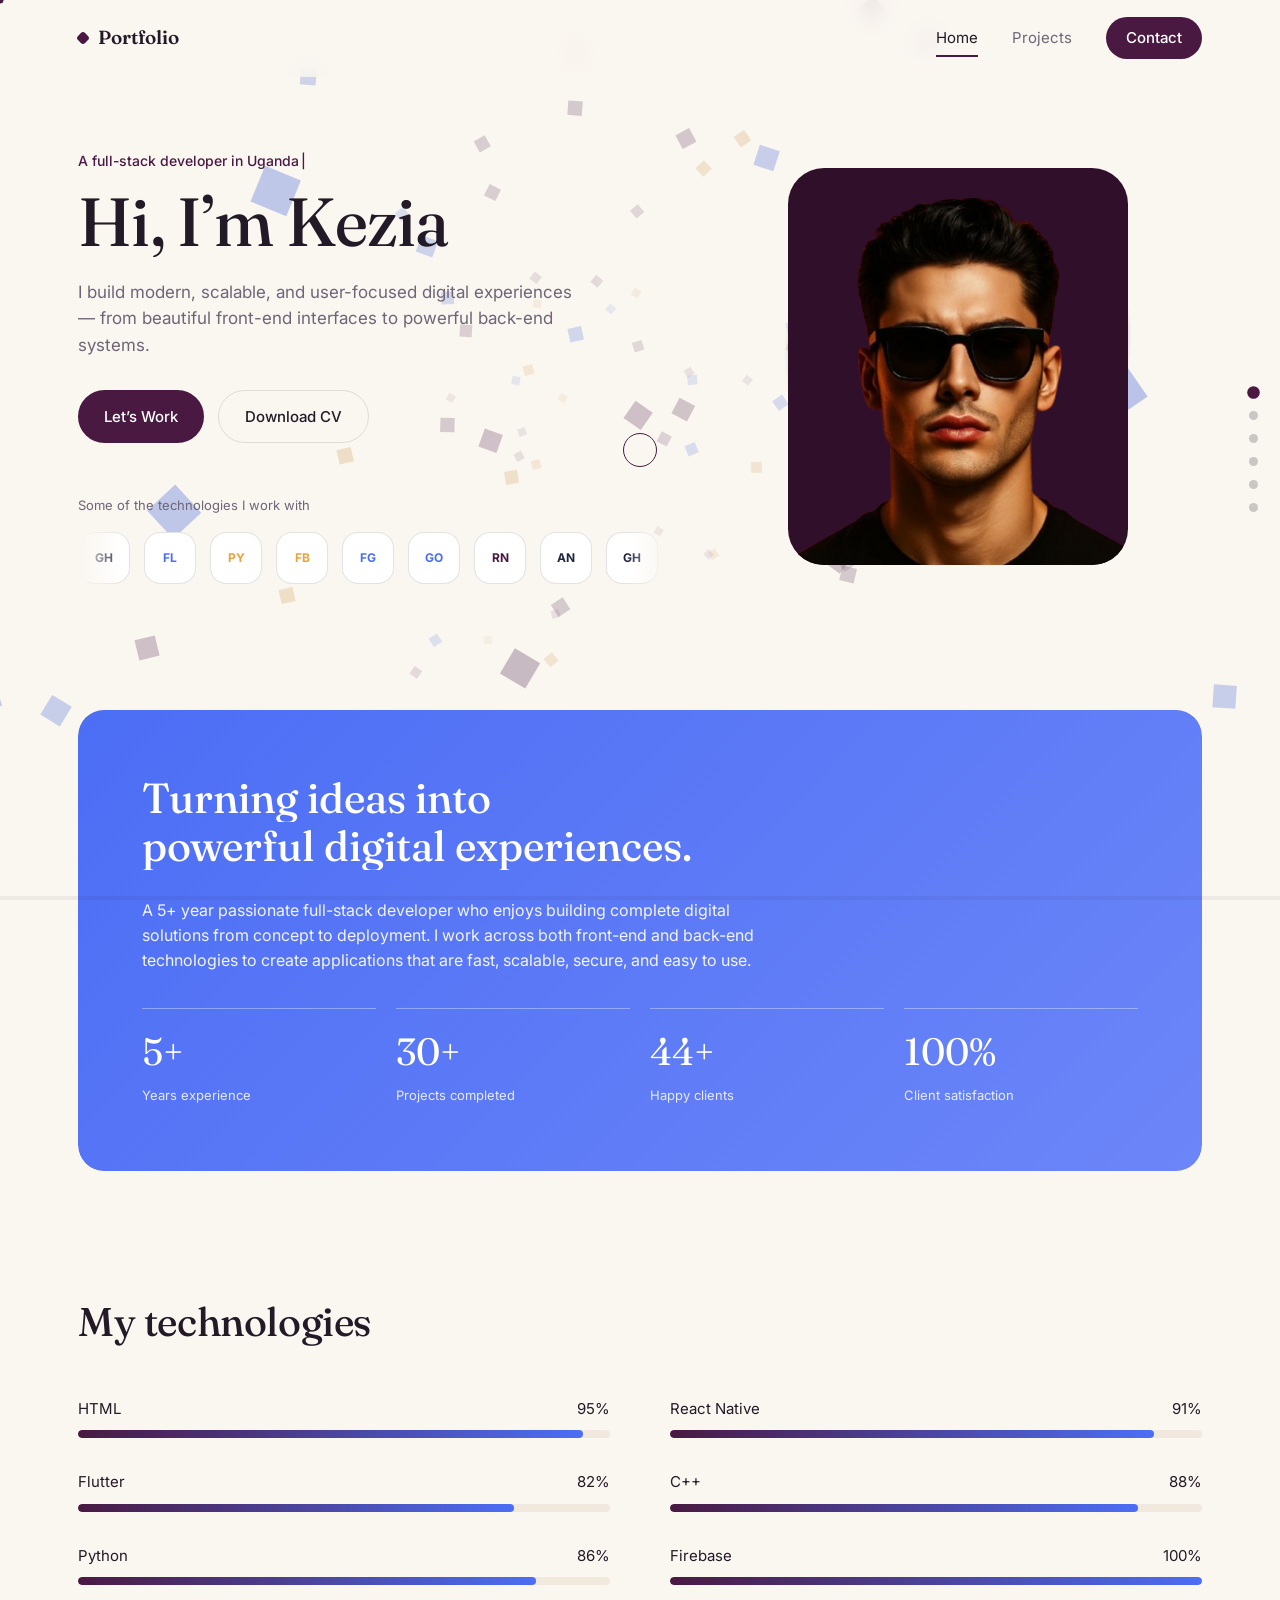
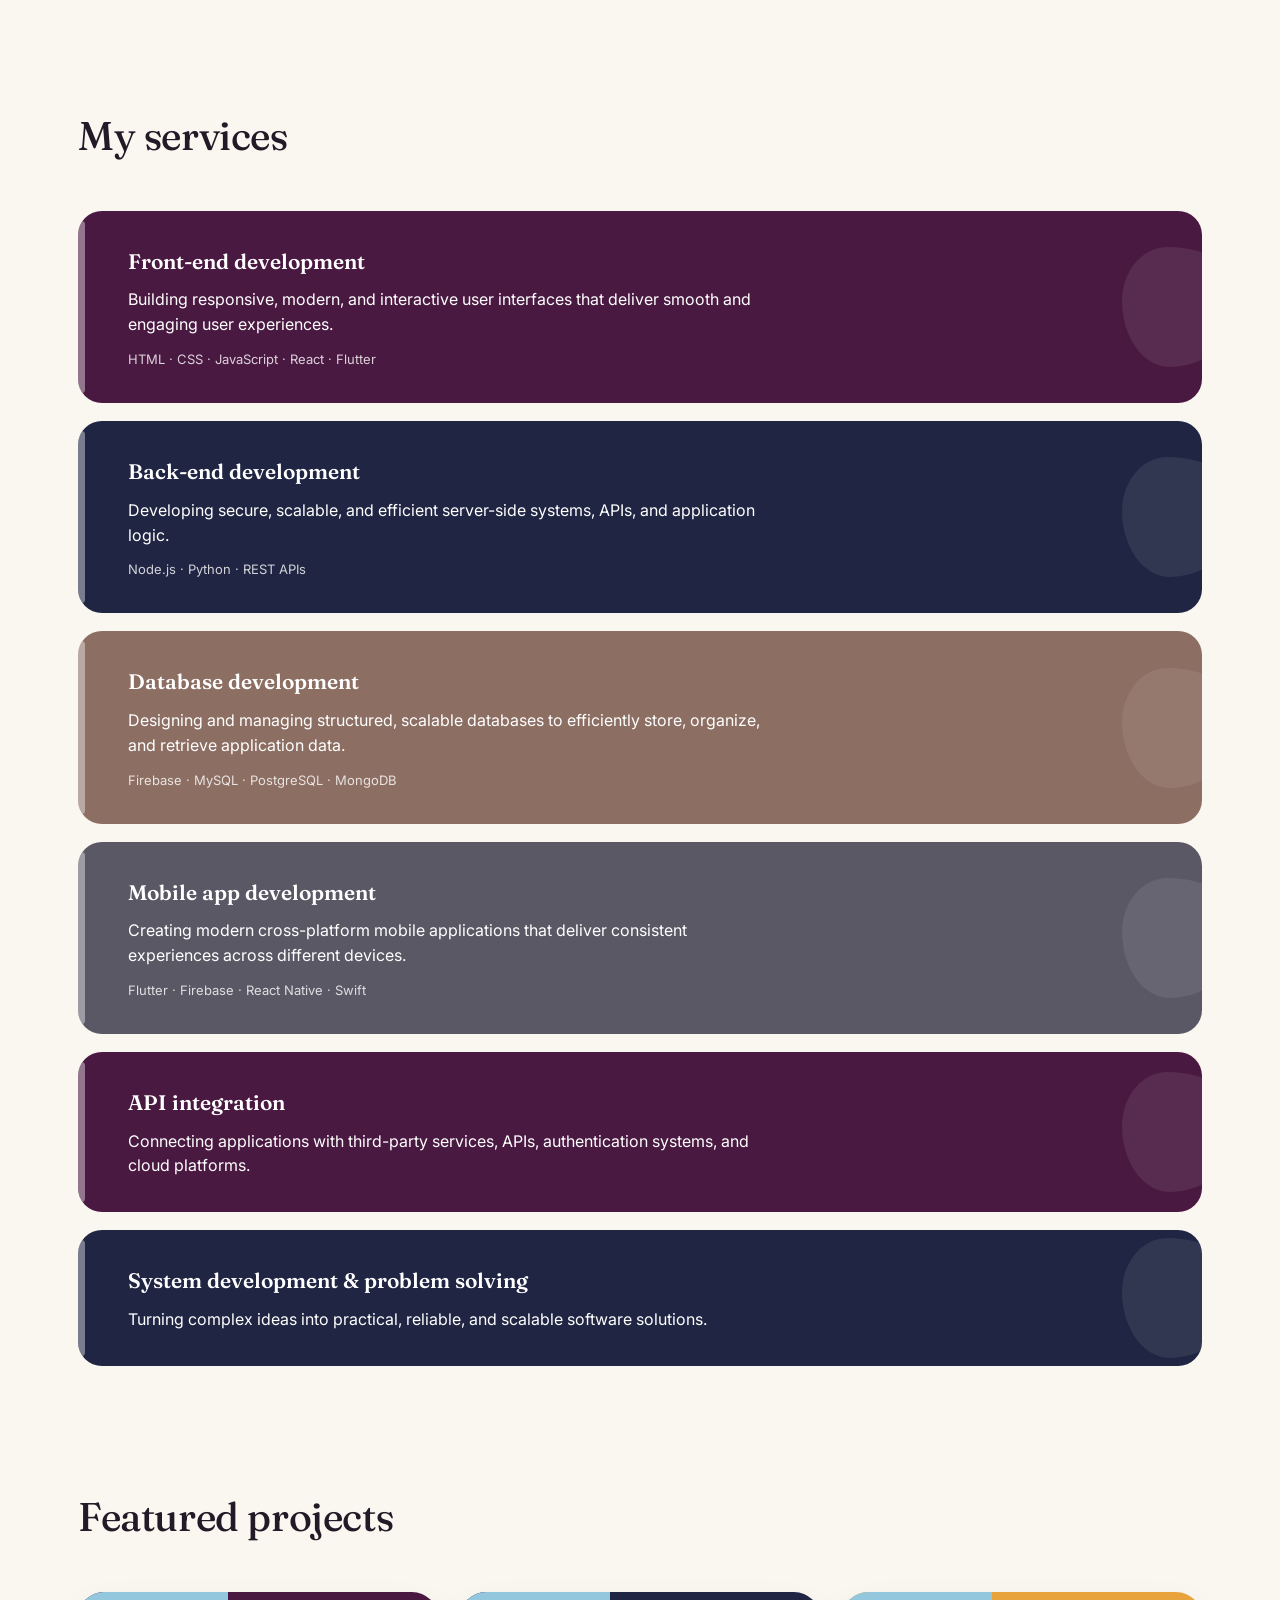
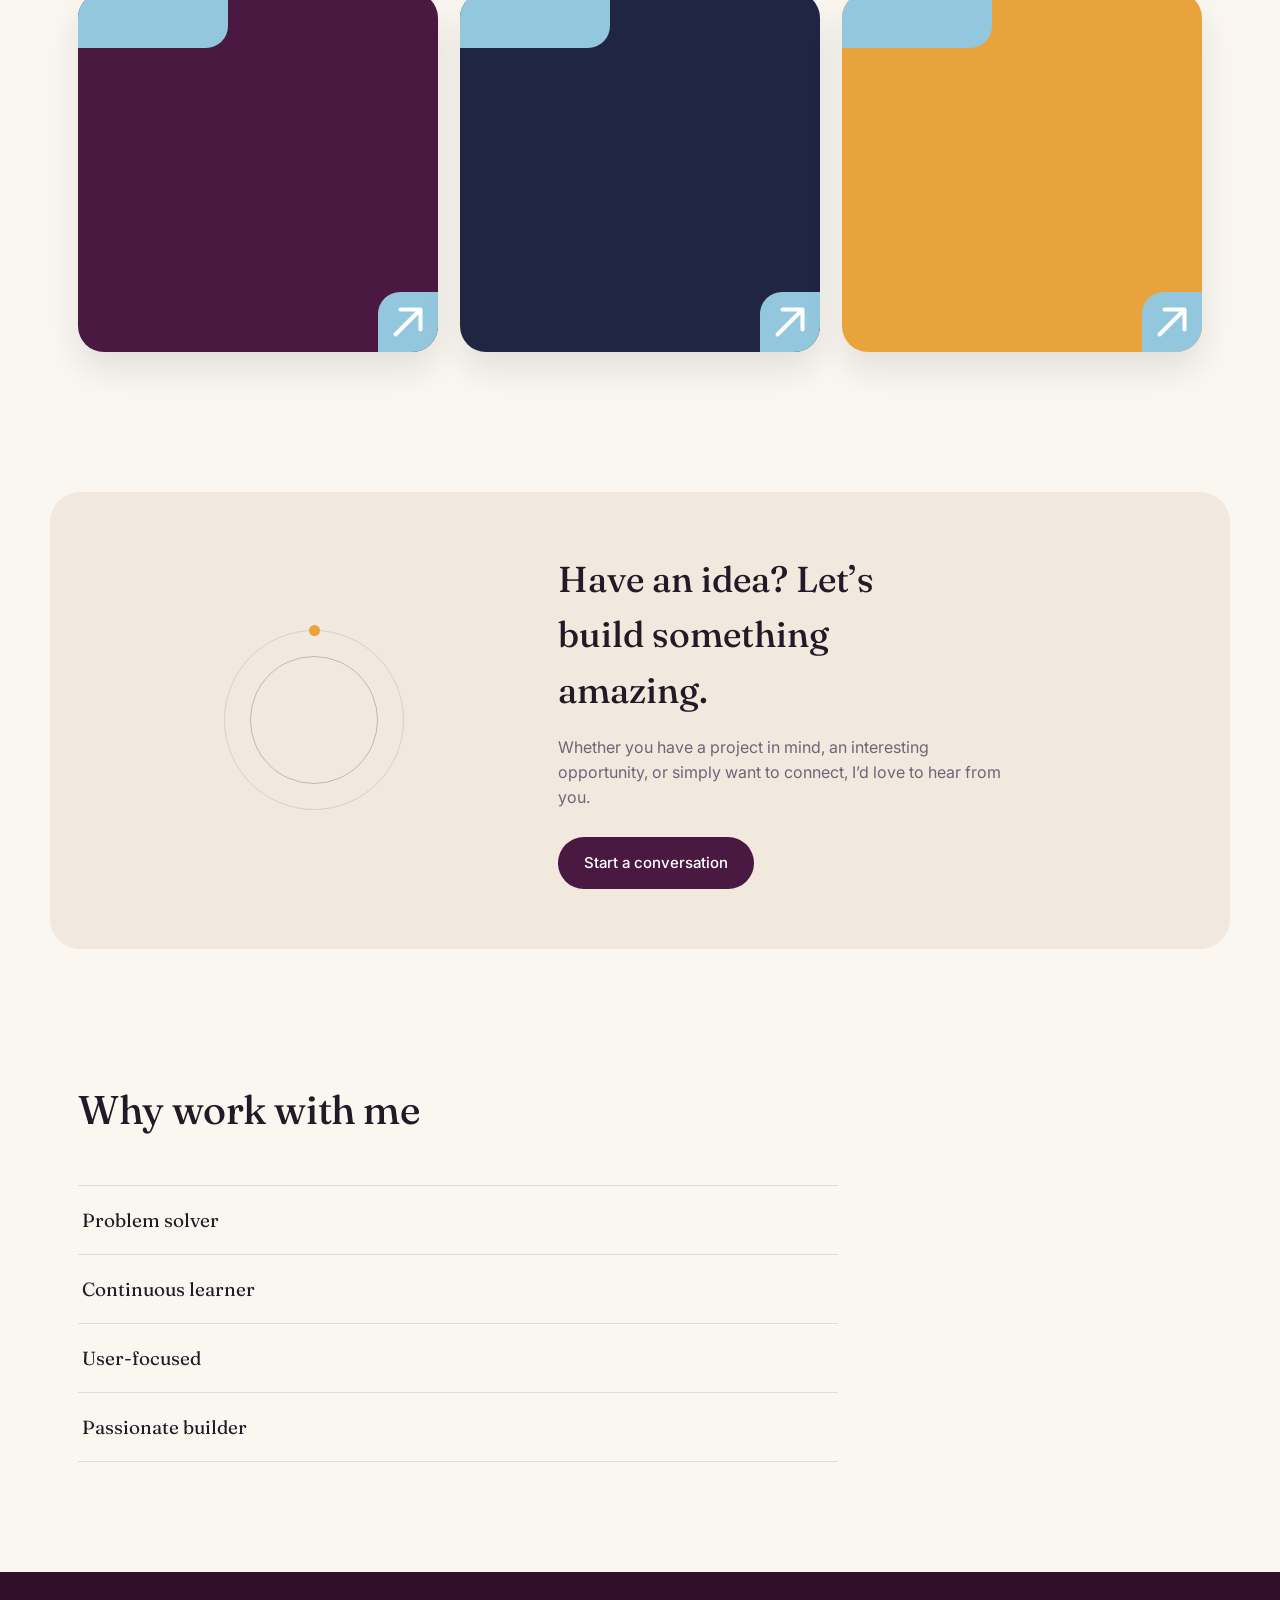
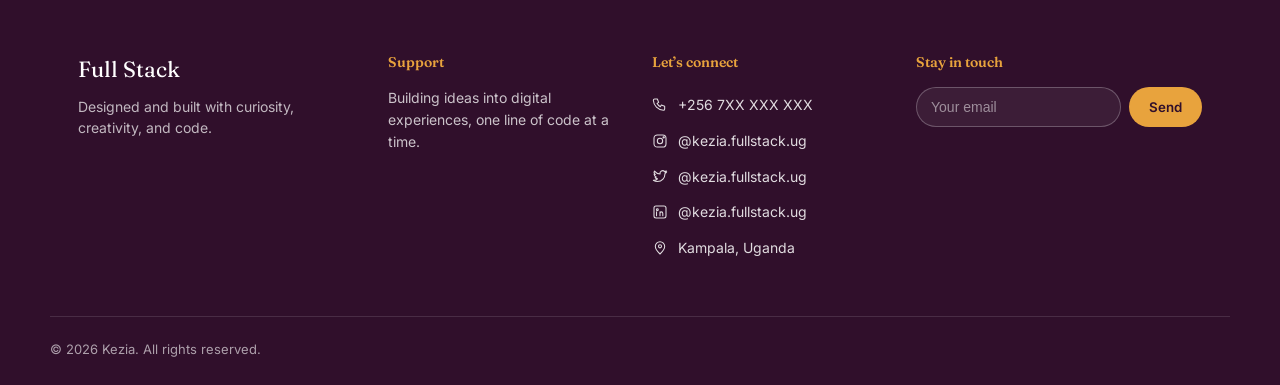
==== index.html @ 7c1a4a8b "BULK_)001--14092026--2251hrs" ====
<!DOCTYPE html>
<html lang="en">
<head>
<meta charset="UTF-8">
<meta name="viewport" content="width=device-width, initial-scale=1.0">
<title>Kezia — Full-Stack Developer in Uganda</title>
<meta name="description" content="Kezia is a full-stack developer in Kampala, Uganda building fast, scalable front-end and back-end experiences.">
<link rel="preconnect" href="https://fonts.googleapis.com">
<link rel="preconnect" href="https://fonts.gstatic.com" crossorigin>
<link href="https://fonts.googleapis.com/css2?family=Fraunces:opsz,wght@9..144,340;9..144,470;9..144,600&family=Inter:wght@400;500;600;700&display=swap" rel="stylesheet">
<link rel="stylesheet" href="css/styles.css">
</head>
<body>

<!-- Page-wide background layer — sits at z-index:-1, behind every
     section, card, and piece of text. Nothing else needs to change
     to "appear above" it; opaque backgrounds do that automatically. -->
<canvas id="pageParticles" aria-hidden="true"></canvas>

<!-- ================= PRELOADER ================= -->
<div class="preloader" id="preloader" aria-hidden="true">
  <div class="preloader-mark">
    <span class="letter">P</span><span class="letter">o</span><span class="letter">r</span><span class="letter">t</span><span class="letter">f</span><span class="letter">o</span><span class="letter">l</span><span class="letter">i</span><span class="letter">o</span>
  </div>
  <div class="preloader-bar"><span></span></div>
</div>

<!-- ================= CUSTOM CURSOR ================= -->
<div class="cursor-dot" id="cursorDot"></div>
<div class="cursor-ring" id="cursorRing"></div>

<!-- ================= SCROLL PROGRESS (bottom) ================= -->
<div class="scroll-progress" aria-hidden="true"><span id="scrollProgressFill"></span></div>

<!-- ================= SECTION DOT NAV ================= -->
<nav class="section-nav" id="sectionNav" aria-label="Section navigator">
  <button data-target="home" aria-label="Home"><span class="dot-tip">Home</span></button>
  <button data-target="about" aria-label="About"><span class="dot-tip">About</span></button>
  <button data-target="tech" aria-label="Technologies"><span class="dot-tip">Technologies</span></button>
  <button data-target="services" aria-label="Services"><span class="dot-tip">Services</span></button>
  <button data-target="projects" aria-label="Projects"><span class="dot-tip">Projects</span></button>
  <button data-target="contact" aria-label="Contact"><span class="dot-tip">Contact</span></button>
</nav>

<!-- ================= HEADER ================= -->
<header class="site-header" id="siteHeader">
  <div class="wrap header-inner">
    <a href="#home" class="brand" id="brandMark">
      <span class="brand-mark"></span>
      <span class="brand-word" data-split-word="Portfolio">Portfolio</span>
    </a>
    <nav class="main-nav" id="mainNav">
      <a href="#home" class="nav-link is-active" data-nav="home">Home</a>
      <a href="#projects" class="nav-link" data-nav="projects">Projects</a>
      <a href="#contact" class="nav-link nav-cta" data-nav="contact">Contact</a>
    </nav>
    <div class="mobile-nav-group">
      <span class="nav-current-label" id="navCurrentLabel">Home</span>
      <button class="nav-toggle" id="navToggle" aria-label="Toggle menu" aria-expanded="false">
        <span></span><span></span><span></span>
      </button>
    </div>
  </div>
</header>

<main>

  <!-- ================= HERO ================= -->
  <section class="hero" id="home" data-label="Home">
    <div class="wrap hero-inner">
      <div class="hero-copy">
        <p class="hero-role" id="heroTyping" aria-live="polite"></p>
        <h1 class="hero-title reveal-lines">
          <span class="line"><span class="line-inner">Hi, I&rsquo;m Kezia</span></span>
        </h1>
        <p class="hero-desc reveal-up" data-delay="1">
          I build modern, scalable, and user-focused digital experiences —
          from beautiful front-end interfaces to powerful back-end systems.
        </p>
        <div class="hero-actions reveal-up" data-delay="2">
          <a href="#contact" class="btn btn-primary" data-cursor="hover">Let&rsquo;s Work <span class="btn-shape"></span></a>
          <a href="#" class="btn btn-ghost" data-cursor="hover">Download CV</a>
        </div>
        <div class="hero-tech-note reveal-up" data-delay="3">
          <span>Some of the technologies I work with</span>
        </div>
        <div class="tech-marquee" id="techMarquee" aria-label="Technology logos">
          <div class="tech-track" id="techTrack"></div>
        </div>
        <div id="techDetailSlot"></div>
      </div>

      <div class="hero-figure">
        <div class="hero-blob" id="heroBlob" aria-hidden="true"></div>
        <div class="hero-shape-3d" id="heroShape3d" aria-hidden="true">
         
        </div>
        <div class="hero-photo-mask" id="heroPhotoMask">
          <img src="content/images/profile1.png" alt="" id="heroPhoto">
        </div>
      </div>
    </div>
  </section>

  <!-- ================= ABOUT ================= -->
  <section class="about" id="about">
    <div class="wrap about-inner">
      <div class="about-card reveal-morph">
        <h2 class="about-heading reveal-lines">
          <span class="line"><span class="line-inner">Turning ideas into</span></span>
          <span class="line"><span class="line-inner">powerful digital experiences.</span></span>
        </h2>
        <p class="about-text">
          A 5+ year passionate full-stack developer who enjoys building complete digital
          solutions from concept to deployment. I work across both front-end and back-end
          technologies to create applications that are fast, scalable, secure, and easy to use.
        </p>
        <div class="stat-grid" id="statGrid"></div>
      </div>
    </div>
  </section>

  <!-- ================= TECHNOLOGIES ================= -->
  <section class="skills" id="tech">
    <div class="wrap">
      <h2 class="section-heading reveal-lines"><span class="line"><span class="line-inner">My technologies</span></span></h2>
      <div class="skill-grid" id="skillGrid"></div>
    </div>
  </section>

  <!-- ================= SERVICES ================= -->
  <section class="services" id="services">
    <div class="wrap">
      <h2 class="section-heading reveal-lines"><span class="line"><span class="line-inner">My services</span></span></h2>
      <div class="service-list" id="serviceList"></div>
    </div>
  </section>

  <!-- ================= PROJECTS ================= -->
  <section class="projects" id="projects" data-label="Projects">
    <div class="wrap">
      <h2 class="section-heading reveal-lines"><span class="line"><span class="line-inner">Featured projects</span></span></h2>
      <div class="project-grid" id="projectGrid"></div>
    </div>
  </section>

  <!-- ================= CTA ================= -->
  <section class="cta-band" id="ideaCta">
    <div class="wrap cta-inner">
      <div class="cta-visual" aria-hidden="true">
        <div class="cta-orbit">
          <span class="orbit-ring r1"></span>
          <span class="orbit-ring r2"></span>
          <span class="orbit-dot"></span>
        </div>
      </div>
      <div class="cta-copy reveal-up">
        <h2>Have an idea? Let&rsquo;s build something amazing.</h2>
        <p>Whether you have a project in mind, an interesting opportunity, or simply want
        to connect, I&rsquo;d love to hear from you.</p>
        <a href="#contact" class="btn btn-primary" data-cursor="hover">Start a conversation</a>
      </div>
    </div>
  </section>

  <!-- ================= WHY WORK WITH ME ================= -->
  <section class="why" id="why">
    <div class="wrap">
      <h2 class="section-heading reveal-lines"><span class="line"><span class="line-inner">Why work with me</span></span></h2>
      <div class="accordion" id="accordion"></div>
    </div>
  </section>

</main>

<!-- ================= FOOTER ================= -->
<footer class="site-footer" id="contact" data-label="Contact">
  <div class="wrap footer-inner">
    <div class="footer-brand">
      <span class="footer-mark">Full Stack</span>
      <p>Designed and built with curiosity, creativity, and code.</p>
    </div>
    <div class="footer-col">
      <h3>Support</h3>
      <p>Building ideas into digital experiences, one line of code at a time.</p>
    </div>
    <div class="footer-col" id="footerConnect">
      <h3>Let&rsquo;s connect</h3>
    </div>
    <div class="footer-col footer-form">
      <h3>Stay in touch</h3>
      <form id="subscribeForm" novalidate>
        <input type="email" placeholder="Your email" required aria-label="Your email">
        <button type="submit" data-cursor="hover">Send</button>
      </form>
      <p class="form-feedback" id="formFeedback" role="status" aria-live="polite"></p>
    </div>
  </div>
  <div class="wrap footer-bottom">
    <p>&copy; 2026 Kezia. All rights reserved.</p>
  </div>
</footer>

<script type="module" src="js/main.js"></script>
</body>
</html>
---- css/styles.css ----
/* ============================================================
   DESIGN TOKENS
============================================================ */
:root{
  --bg:            #FAF6F0;
  --bg-soft:       #F1E9DE;
  --plum:          #4A1942;
  --plum-dark:     #300F2B;
  --navy:          #1F2542;
  --blue:          #4C6EF5;
  --amber:         #E8A33D;
  --amber-soft:    #F4CE8C;
  --ink:           #221A26;
  --ink-muted:     #6E6577;
  --line:          rgba(34,26,38,0.12);
  --paper:         #FFFFFF;

  --radius-sm: 10px;
  --radius-md: 22px;
  --radius-lg: 40px;

  --font-display: 'Fraunces', serif;
  --font-body: 'Inter', -apple-system, BlinkMacSystemFont, sans-serif;

  --ease: cubic-bezier(.16,.84,.44,1);
  --ease-soft: cubic-bezier(.22,.9,.36,1);

  --wrap: 1180px;
}

@media (prefers-reduced-motion: reduce){
  *,*::before,*::after{ animation-duration:.001ms !important; animation-iteration-count:1 !important; transition-duration:.001ms !important; scroll-behavior:auto !important; }
}

*{ box-sizing:border-box; }
html{ scroll-behavior:smooth; }
body{
  margin:0;
  background:var(--bg);
  color:var(--ink);
  font-family:var(--font-body);
  line-height:1.55;
  -webkit-font-smoothing:antialiased;
  overflow-x:hidden;
}
img{ max-width:100%; display:block; }
a{ color:inherit; text-decoration:none; }
button{ font-family:inherit; cursor:pointer; }
h1,h2,h3{ font-family:var(--font-display); margin:0; color:var(--ink); }
p{ margin:0; }
.wrap{ max-width:var(--wrap); margin:0 auto; padding:0 28px; }

/* Hide native cursor only on fine-pointer devices where our custom cursor runs */
.has-custom-cursor, .has-custom-cursor a, .has-custom-cursor button{ cursor:none; }

#pageParticles{
  position:fixed; inset:0; z-index:-1; width:100vw; height:100vh; pointer-events:none;
}

/* ============================================================
   CUSTOM CURSOR
============================================================ */
.cursor-dot, .cursor-ring{
  position:fixed; top:0; left:0; pointer-events:none; z-index:9998;
  border-radius:50%; transform:translate(-50%,-50%);
  opacity:0; transition:opacity .2s var(--ease);
}
.cursor-dot{ width:7px; height:7px; background:var(--plum); }
.cursor-ring{ width:34px; height:34px; border:1.5px solid var(--plum); transition:opacity .2s var(--ease), width .25s var(--ease), height .25s var(--ease), background .25s var(--ease); }
.has-custom-cursor .cursor-dot,.has-custom-cursor .cursor-ring{ opacity:1; }
.cursor-ring.is-hover{ width:56px; height:56px; background:rgba(74,25,66,0.08); }

/* ============================================================
   PRELOADER
============================================================ */
.preloader{
  position:fixed; inset:0; z-index:9999; background:var(--plum);
  display:flex; flex-direction:column; align-items:center; justify-content:center; gap:22px;
  transition:transform .8s var(--ease), opacity .6s ease .1s;
}
.preloader.is-done{ transform:translateY(-100%); opacity:0; pointer-events:none; }
.preloader-mark{ display:flex; font-family:var(--font-display); font-size:clamp(28px,5vw,44px); color:var(--bg); letter-spacing:.02em; }
.preloader-mark .letter{ display:inline-block; opacity:0; transform:translateY(18px); animation:letterIn .55s var(--ease) forwards; }
@keyframes letterIn{ to{ opacity:1; transform:translateY(0); } }
.preloader-bar{ width:160px; height:2px; background:rgba(255,255,255,.25); overflow:hidden; border-radius:2px; }
.preloader-bar span{ display:block; height:100%; width:0%; background:var(--amber); animation:barFill 1.4s var(--ease) .3s forwards; }
@keyframes barFill{ to{ width:100%; } }

/* ============================================================
   SCROLL PROGRESS (fixed bottom strip)
============================================================ */
.scroll-progress{
  position:fixed; left:0; right:0; bottom:0; height:4px; z-index:900;
  background:rgba(34,26,38,0.06);
}
.scroll-progress span{
  display:block; height:100%; width:0%;
  background:linear-gradient(90deg, var(--plum), var(--blue), var(--amber));
  transition:width .08s linear;
}

/* ============================================================
   SECTION DOT NAVIGATOR
============================================================ */
.section-nav{
  position:fixed; right:22px; top:50%; transform:translateY(-50%); z-index:850;
  display:flex; flex-direction:column; gap:14px;
}
.section-nav button{
  position:relative; width:9px; height:9px; border-radius:50%;
  background:rgba(34,26,38,0.22); border:none; padding:0;
  transition:background .25s var(--ease), transform .25s var(--ease);
}
.section-nav button.is-active{ background:var(--plum); transform:scale(1.4); }
.dot-tip{
  position:absolute; right:20px; top:50%; transform:translateY(-50%) translateX(6px);
  background:var(--ink); color:#fff; font-size:12px; padding:5px 10px; border-radius:8px;
  white-space:nowrap; opacity:0; pointer-events:none; transition:opacity .2s var(--ease), transform .2s var(--ease);
}
.section-nav button:hover .dot-tip{ opacity:1; transform:translateY(-50%) translateX(0); }
@media (max-width:900px){ .section-nav{ display:none; } }

/* ============================================================
   HEADER
============================================================ */
.site-header{
  position:fixed; top:0; left:0; right:0; z-index:800;
  background:rgba(250,246,240,0.75); backdrop-filter:blur(10px);
  border-bottom:1px solid transparent; transition:border-color .3s ease, background .3s ease;
}
.site-header.is-scrolled{ border-color:var(--line); background:rgba(250,246,240,0.92); }
.header-inner{ display:flex; align-items:center; justify-content:space-between; height:76px; }
.brand{ display:flex; align-items:center; gap:10px; font-weight:600; font-size:17px; }
.brand-mark{ width:10px; height:10px; border-radius:3px; background:var(--plum); transform:rotate(45deg); }
.brand-word{ font-family:var(--font-display); font-size:19px; }
.main-nav{ display:flex; align-items:center; gap:34px; }
.nav-link{ position:relative; font-size:15px; color:var(--ink-muted); padding:4px 0; transition:color .2s ease; }
.nav-link::after{ content:""; position:absolute; left:0; right:0; bottom:-3px; height:1.5px; background:var(--plum); transform:scaleX(0); transform-origin:left; transition:transform .3s var(--ease); }
.nav-link:hover, .nav-link.is-active{ color:var(--ink); }
.nav-link.is-active::after{ transform:scaleX(1); }
.nav-cta{
  background:var(--plum); color:#fff !important; padding:9px 20px; border-radius:100px; font-weight:500;
}
.nav-cta::after{ display:none; }
.mobile-nav-group{ display:none; align-items:center; gap:14px; }
.nav-current-label{ font-size:13px; font-weight:600; color:var(--ink-muted); text-transform:uppercase; letter-spacing:.04em; }
.nav-toggle{ display:none; flex-direction:column; gap:5px; background:none; border:none; padding:8px; }
.nav-toggle span{ width:22px; height:2px; background:var(--ink); transition:transform .3s var(--ease), opacity .3s ease; }

@media (max-width:760px){
  .mobile-nav-group{ display:flex; }
  .nav-toggle{ display:flex; }
  .main-nav{
    position:fixed; top:76px; left:0; right:0; background:var(--bg);
    flex-direction:column; align-items:flex-start; gap:0; padding:10px 28px 24px;
    border-bottom:1px solid var(--line);
    transform:translateY(-8px); opacity:0; pointer-events:none;
    transition:transform .3s var(--ease), opacity .3s ease;
  }
  .main-nav.is-open{ transform:translateY(0); opacity:1; pointer-events:auto; }
  .nav-link{ width:100%; padding:12px 0; }
  .nav-cta{ margin-top:8px; text-align:center; }
}

/* ============================================================
   REVEAL ANIMATION PRIMITIVES
============================================================ */
.line{ display:block; overflow:hidden; }
.line-inner{ display:inline-block; transform:translateY(110%); transition:transform .9s var(--ease); }
.reveal-lines.in-view .line-inner{ transform:translateY(0); }
.reveal-lines .line:nth-child(2) .line-inner{ transition-delay:.08s; }

.reveal-up{ opacity:0; transform:translateY(26px); transition:opacity .7s var(--ease-soft), transform .7s var(--ease-soft); }
.reveal-up.in-view{ opacity:1; transform:translateY(0); }
.reveal-up[data-delay="1"]{ transition-delay:.08s; }
.reveal-up[data-delay="2"]{ transition-delay:.16s; }
.reveal-up[data-delay="3"]{ transition-delay:.24s; }

.reveal-morph{
  opacity:0; clip-path:inset(6% 6% 6% 6% round 26px); transform:scale(.96);
  transition:opacity .8s var(--ease-soft), clip-path .8s var(--ease-soft), transform .8s var(--ease-soft);
}
.reveal-morph.in-view{ opacity:1; clip-path:inset(0% 0% 0% 0% round 26px); transform:scale(1); }

/* stagger children of a group */
.service-list .service-card:nth-child(1){ transition-delay:0s; }
.service-list .service-card:nth-child(2){ transition-delay:.06s; }
.service-list .service-card:nth-child(3){ transition-delay:.12s; }
.service-list .service-card:nth-child(4){ transition-delay:.18s; }
.service-list .service-card:nth-child(5){ transition-delay:.24s; }
.service-list .service-card:nth-child(6){ transition-delay:.3s; }
.project-grid .project-card:nth-child(1){ transition-delay:0s; }
.project-grid .project-card:nth-child(2){ transition-delay:.08s; }
.project-grid .project-card:nth-child(3){ transition-delay:.16s; }

/* ============================================================
   BUTTONS
============================================================ */
.btn{
  position:relative; display:inline-flex; align-items:center; justify-content:center;
  padding:14px 26px; font-size:15px; font-weight:500; border-radius:100px;
  overflow:hidden; isolation:isolate; transition:border-radius .45s var(--ease-soft), transform .25s var(--ease), color .3s ease;
}
.btn-primary{ background:var(--plum); color:#fff; }
.btn-primary .btn-shape{
  position:absolute; inset:0; z-index:-1; background:var(--blue);
  transform:translateX(-102%); transition:transform .45s var(--ease-soft);
}
.btn-primary:hover{ border-radius:14px; transform:translateY(-2px); }
.btn-primary:hover .btn-shape{ transform:translateX(0); }
.btn-ghost{ border:1.5px solid var(--line); color:var(--ink); }
.btn-ghost:hover{ border-radius:14px; border-color:var(--ink); transform:translateY(-2px); }

/* ============================================================
   HERO
============================================================ */
.hero{ position:relative; padding:150px 0 90px; overflow:hidden; max-width:100vw; }
.hero-inner{ display:grid; grid-template-columns:minmax(0,1.1fr) minmax(0,.9fr); gap:40px; align-items:center; }
.hero-role{
  font-size:14px; color:var(--plum); font-weight:500; min-height:20px; margin-bottom:14px;
}
.hero-role::after{ content:"|"; margin-left:2px; animation:blink 1s steps(1) infinite; color:var(--plum); }
@keyframes blink{ 50%{ opacity:0; } }
.hero-title{ font-size:clamp(40px,6vw,68px); font-weight:470; line-height:1.05; letter-spacing:-.01em; }
.hero-desc{ margin-top:22px; max-width:46ch; color:var(--ink-muted); font-size:17px; }
.hero-actions{ margin-top:32px; display:flex; gap:14px; flex-wrap:wrap; }
.hero-tech-note{ margin-top:52px; font-size:13px; color:var(--ink-muted); }

.tech-marquee{ margin-top:16px; overflow:hidden; -webkit-mask-image:linear-gradient(90deg,transparent,#000 8%,#000 92%,transparent); mask-image:linear-gradient(90deg,transparent,#000 8%,#000 92%,transparent); }
.tech-track{ display:flex; gap:14px; width:max-content; animation:marquee 22s linear infinite; }
.tech-track:hover{ animation-play-state:paused; }
@keyframes marquee{ from{ transform:translateX(0); } to{ transform:translateX(-50%); } }
.tech-badge{
  position:relative; display:flex; align-items:center; justify-content:center;
  width:52px; height:52px; border-radius:16px; background:var(--paper); padding:0; margin:0;
  border:1px solid var(--line); flex:none; transition:transform .3s var(--ease), border-radius .3s var(--ease);
}
.tech-badge:hover{ transform:translateY(-4px) rotate(-4deg); border-radius:50%; }
.tech-abbr{ font-size:12px; font-weight:700; color:var(--badge-color); }
.tech-tip{
  position:absolute; bottom:120%; left:50%; transform:translateX(-50%) translateY(4px);
  background:var(--ink); color:#fff; font-size:11px; padding:4px 8px; border-radius:6px;
  white-space:nowrap; opacity:0; transition:opacity .2s ease, transform .2s ease; pointer-events:none;
}
.tech-badge:hover .tech-tip{ opacity:1; transform:translateX(-50%) translateY(0); }

.tech-detail{
  margin-top:16px; max-width:420px; padding:16px 20px; border-radius:16px;
  background:var(--paper); border:1px solid var(--line);
  animation:techDetailIn .35s var(--ease-soft);
}
@keyframes techDetailIn{ from{ opacity:0; transform:translateY(-6px); } to{ opacity:1; transform:translateY(0); } }
.tech-detail-head{ display:flex; justify-content:space-between; font-weight:600; margin-bottom:6px; }
.tech-detail-text{ font-size:13px; color:var(--ink-muted); margin-bottom:10px; }

.hero-figure{ position:relative; display:flex; align-items:center; justify-content:center; min-height:420px; min-width:0; width:100%; }
.hero-blob{
  position:absolute; top:50%; left:50%; transform:translate(-50%,-50%);
  width:clamp(200px,32vw,340px); height:clamp(200px,32vw,340px); border-radius:44% 56% 62% 38% / 45% 40% 60% 55%;
  background:linear-gradient(160deg, var(--amber-soft), var(--blue) 120%); opacity:.5; filter:blur(2px);
  animation:blobMorph 12s var(--ease-soft) infinite alternate;
}
@keyframes blobMorph{
  0%{ border-radius:44% 56% 62% 38% / 45% 40% 60% 55%; transform:translate(-50%,-50%) rotate(0deg) scale(1); }
  100%{ border-radius:60% 40% 38% 62% / 55% 62% 38% 45%; transform:translate(-50%,-50%) rotate(12deg) scale(1.05); }
}
.hero-shape-3d{ position:absolute; top:-10px; right:0; width:70px; height:70px; perspective:600px; opacity:.85; }
.cube{ position:relative; width:100%; height:100%; transform-style:preserve-3d; animation:cubeSpin 14s linear infinite; }
.cube .face{ position:absolute; width:70px; height:70px; border:1px solid var(--plum); background:rgba(74,25,66,0.06); }
.f1{ transform:translateZ(35px); } .f2{ transform:rotateY(180deg) translateZ(35px); }
.f3{ transform:rotateY(90deg) translateZ(35px); } .f4{ transform:rotateY(-90deg) translateZ(35px); }
.f5{ transform:rotateX(90deg) translateZ(35px); } .f6{ transform:rotateX(-90deg) translateZ(35px); }
@keyframes cubeSpin{ from{ transform:rotateX(0) rotateY(0); } to{ transform:rotateX(360deg) rotateY(360deg); } }
@media (max-width:1100px){ .hero-shape-3d{ display:none; } }

.hero-photo-mask{
  position:relative; width:min(340px,90%); max-width:100%; aspect-ratio:6/7; border-radius:36px;
  overflow:hidden; background:var(--plum-dark);
}
.hero-photo-mask img{ width:100%; height:100%; object-fit:cover; transform:scale(1.02); transition:transform .6s var(--ease-soft); will-change:transform; }

/* ============================================================
   ABOUT
============================================================ */
.about{ padding:36px 0 100px; }
.about-card{
  background:linear-gradient(135deg, var(--blue), #6C86F8);
  border-radius:26px; padding:clamp(32px,5vw,64px); color:#fff;
  display:grid; gap:28px;
}
.about-heading{ font-size:clamp(28px,4vw,42px); font-weight:470; line-height:1.15; color:#fff; }
.about-text{ max-width:62ch; opacity:.92; font-size:16px; }
.stat-grid{ display:grid; grid-template-columns:repeat(4,1fr); gap:20px; margin-top:8px; }
.stat{ border-top:1px solid rgba(255,255,255,.35); padding-top:14px; }
.stat-number{ display:block; font-family:var(--font-display); font-size:clamp(26px,3vw,38px); }
.stat-label{ font-size:13px; opacity:.85; }
@media (max-width:640px){ .stat-grid{ grid-template-columns:repeat(2,1fr); } }

/* ============================================================
   SECTION HEADING (generic)
============================================================ */
.section-heading{ font-size:clamp(28px,4vw,40px); font-weight:470; margin-bottom:44px; letter-spacing:-.01em; }

/* ============================================================
   SKILLS
============================================================ */
.skills{ padding:20px 0 100px; }
.skill-grid{ display:grid; grid-template-columns:1fr 1fr; gap:32px 60px; }
.skill-head{ display:flex; justify-content:space-between; font-size:15px; margin-bottom:10px; }
.skill-track{ height:8px; background:var(--bg-soft); border-radius:6px; overflow:hidden; }
.skill-fill{ height:100%; width:0%; border-radius:6px; background:linear-gradient(90deg,var(--plum),var(--blue)); transition:width 1.4s var(--ease-soft); }
@media (max-width:700px){ .skill-grid{ grid-template-columns:1fr; } }

/* ============================================================
   SERVICES
============================================================ */
.services{ padding:20px 0 100px; }
.service-list{ display:grid; gap:18px; }
.service-card{
  position:relative; padding:34px clamp(24px,4vw,44px) 34px clamp(30px,4.6vw,50px); border-radius:24px; overflow:hidden;
  transition:border-radius .5s var(--ease-soft), transform .35s var(--ease);
  color:#fff; /* Fix 3: explicit — headings/paragraphs no longer inherit the dark heading color */
}
.service-card:hover{ border-radius:8px; transform:translateX(6px); }
.service-card::before{
  /* Fix 3: simple "3D extension" — a beveled left edge, per reference art */
  content:""; position:absolute; left:0; top:10px; bottom:10px; width:7px; border-radius:6px;
  background:rgba(255,255,255,.4);
}
.service-card h3{ font-size:21px; font-weight:600; margin-bottom:10px; color:#fff; }
.service-card p{ max-width:64ch; color:#fff; }
.service-tech{ margin-top:12px; font-size:13px; opacity:.8; color:#fff; }
.service-shape{
  position:absolute; right:-40px; top:50%; transform:translateY(-50%) rotate(0deg);
  width:120px; height:120px; border-radius:38% 62% 60% 40% / 45% 40% 60% 55%;
  background:rgba(255,255,255,.08); transition:transform .6s var(--ease-soft), border-radius .6s var(--ease-soft);
}
.service-card:hover .service-shape{ transform:translateY(-50%) rotate(35deg) scale(1.15); border-radius:50%; }
.tone-plum{ background:var(--plum); color:#fff; }
.tone-navy{ background:var(--navy); color:#fff; }
.tone-clay{ background:#8C6E63; color:#fff; }
.tone-slate{ background:#5B5866; color:#fff; }

/* ============================================================
   PROJECTS
============================================================ */
.projects{ padding:20px 0 100px; }
.project-grid{ display:grid; grid-template-columns:repeat(3,1fr); gap:22px; }

/* Fix 4: rebuilt to match the original tab/notch card shape. The body
   stays empty (or shows `image` from site-data.js) as a reserved slot —
   default state is the plain color block from the reference art. */
:root{ --card-tab: #93C7DE; }
.project-card{
  position:relative; display:block; border-radius:26px;
  min-height:360px; overflow:hidden; transform-style:preserve-3d;
  transition:transform .12s linear, box-shadow .3s ease;
  box-shadow:0 18px 34px rgba(34,26,38,0.1);
}
.project-card.tone-plum{ background:var(--plum); }
.project-card.tone-navy{ background:var(--navy); }
.project-card.tone-amber{ background:var(--amber); }
.project-image{ position:absolute; inset:0; background-size:cover; background-position:center; }
.project-tab-top{
  position:absolute; top:0; left:0; width:44%; max-width:150px; height:56px;
  background:var(--card-tab); border-radius:0 0 22px 0;
}
.project-tab-bottom{
  position:absolute; bottom:0; right:0; width:60px; height:60px; background:var(--card-tab);
  border-radius:22px 0 0 0; display:flex; align-items:center; justify-content:center; color:#fff;
  transition:transform .35s var(--ease-soft);
}
.project-card:hover .project-tab-bottom{ transform:rotate(45deg); }
.project-caption{
  position:absolute; left:0; right:0; bottom:0; padding:18px 22px 76px;
  background:linear-gradient(0deg, rgba(0,0,0,.45), transparent);
  color:#fff; transform:translateY(100%); opacity:0;
  transition:transform .4s var(--ease-soft), opacity .4s var(--ease-soft);
}
.project-card:hover .project-caption{ transform:translateY(0); opacity:1; }
.project-caption h3{ font-size:18px; font-weight:600; color:#fff; margin-bottom:2px; }
.project-caption p{ font-size:13px; opacity:.85; }
@media (max-width:860px){ .project-grid{ grid-template-columns:1fr; } }

/* ============================================================
   CTA BAND
============================================================ */
.cta-band{ padding:40px 0 110px; }
.cta-inner{ display:grid; grid-template-columns:.8fr 1.2fr; gap:40px; align-items:center; background:var(--bg-soft); border-radius:30px; padding:clamp(28px,5vw,60px); }
.cta-visual{ display:flex; align-items:center; justify-content:center; min-height:220px; }
.cta-orbit{ position:relative; width:180px; height:180px; }
.orbit-ring{ position:absolute; inset:0; border:1px solid var(--line); border-radius:50%; }
.orbit-ring.r2{ inset:26px; border-color:rgba(74,25,66,.25); }
.orbit-dot{ position:absolute; top:-5px; left:50%; width:11px; height:11px; margin-left:-5.5px; border-radius:50%; background:var(--amber); animation:orbit 7s linear infinite; transform-origin:50% 95px; }
@keyframes orbit{ from{ transform:rotate(0deg) translateY(0); } to{ transform:rotate(360deg) translateY(0); } }
.cta-copy h2{ font-size:clamp(26px,3.6vw,36px); font-weight:470; margin-bottom:16px; max-width:16ch; }
.cta-copy p{ color:var(--ink-muted); max-width:46ch; margin-bottom:28px; }
@media (max-width:760px){ .cta-inner{ grid-template-columns:1fr; text-align:center; } .cta-copy p{ margin-left:auto; margin-right:auto; } }

/* ============================================================
   WHY / ACCORDION
============================================================ */
.why{ padding:20px 0 110px; }
.accordion{ border-top:1px solid var(--line); max-width:760px; }
.accordion-item{ border-bottom:1px solid var(--line); }
.accordion-trigger{
  width:100%; background:none; border:none; padding:22px 4px; display:flex; align-items:center; justify-content:space-between;
  font-family:var(--font-display); font-size:19px; text-align:left; color:var(--ink);
}
.accordion-icon{ transition:transform .35s var(--ease-soft); color:var(--ink-muted); }
.accordion-item.is-open .accordion-icon{ transform:rotate(180deg); }
.accordion-panel{ max-height:0; overflow:hidden; transition:max-height .45s var(--ease-soft); }
.accordion-panel p{ padding:0 4px 22px; max-width:60ch; color:var(--ink-muted); }

/* ============================================================
   FOOTER
============================================================ */
.site-footer{ background:var(--plum-dark); color:#fff; padding:80px 0 0; }
.footer-inner{ display:grid; grid-template-columns:1.2fr 1fr 1fr 1.2fr; gap:36px; padding-bottom:50px; border-bottom:1px solid rgba(255,255,255,.12); }
.footer-mark{ font-family:var(--font-display); font-size:22px; display:block; margin-bottom:10px; }
.footer-brand p{ opacity:.7; font-size:14px; max-width:26ch; }
.footer-col h3{ font-size:14px; color:var(--amber); margin-bottom:14px; font-weight:600; }
.footer-col p{ opacity:.75; font-size:14px; max-width:30ch; }
.social-link{ display:flex; align-items:center; gap:10px; padding:7px 0; opacity:.85; transition:opacity .2s ease, transform .2s ease; font-size:14px; }
.social-link:hover{ opacity:1; transform:translateX(4px); }
.social-link .icon{ width:16px; height:16px; flex:none; }
.footer-form form{ display:flex; gap:8px; margin-top:4px; }
.footer-form input{
  flex:1; min-width:0; padding:11px 14px; border-radius:100px; border:1px solid rgba(255,255,255,.25);
  background:rgba(255,255,255,.06); color:#fff; font-size:14px;
}
.footer-form input::placeholder{ color:rgba(255,255,255,.5); }
.footer-form button{
  padding:11px 20px; border-radius:100px; border:none; background:var(--amber); color:var(--plum-dark); font-weight:600;
  transition:transform .25s var(--ease), border-radius .35s var(--ease);
}
.footer-form button:hover{ transform:translateY(-2px); border-radius:12px; }
.form-feedback{ margin-top:10px; font-size:13px; color:var(--amber); min-height:16px; }
.footer-bottom{ padding:22px 0 26px; font-size:13px; opacity:.6; }
@media (max-width:900px){ .footer-inner{ grid-template-columns:1fr 1fr; } }
@media (max-width:560px){ .footer-inner{ grid-template-columns:1fr; } }

/* ============================================================
   RESPONSIVE — HERO / GLOBAL FINE-TUNING
============================================================ */
@media (max-width:1100px){
  .hero-inner{ grid-template-columns:1fr; }
  .hero-figure{ order:-1; min-height:320px; }
}
@media (max-width:560px){
  .hero{ padding:120px 0 60px; }
  .hero-actions{ flex-direction:column; align-items:stretch; }
  .about-card{ padding:26px; }
}
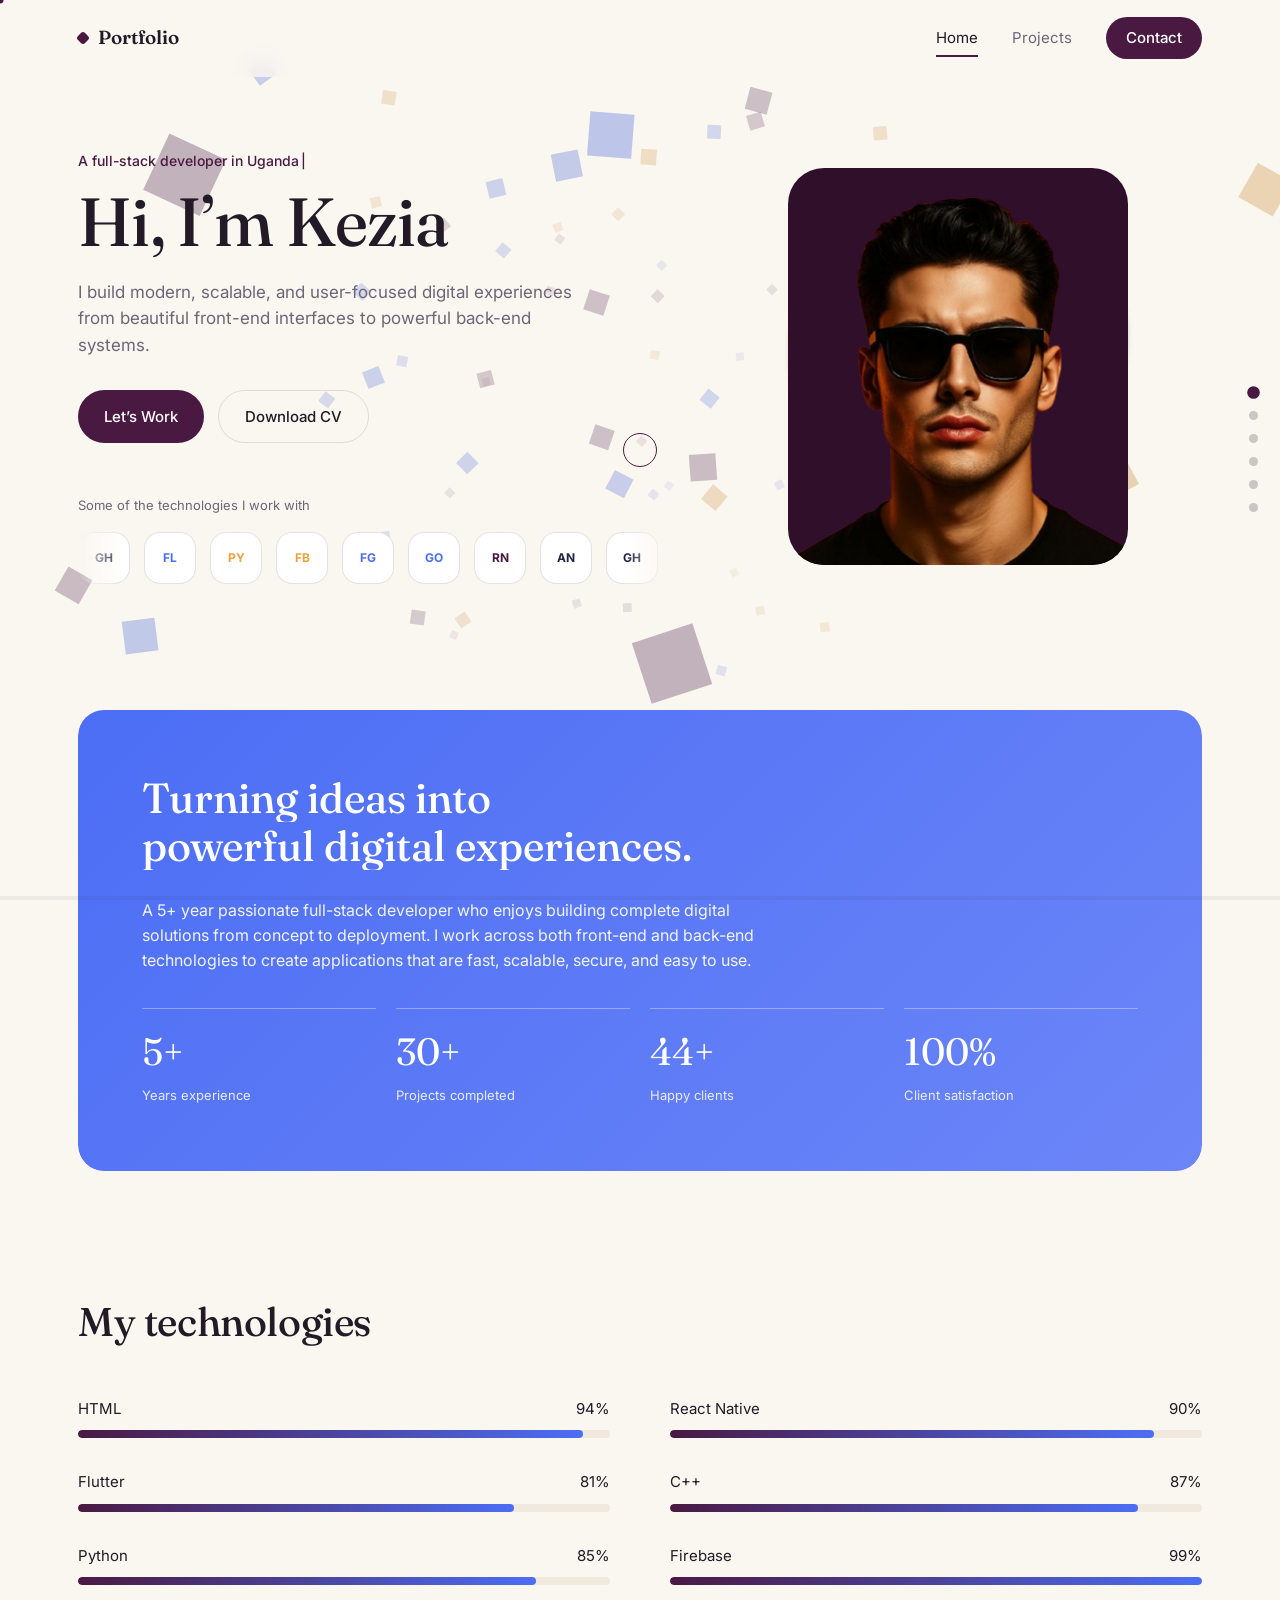
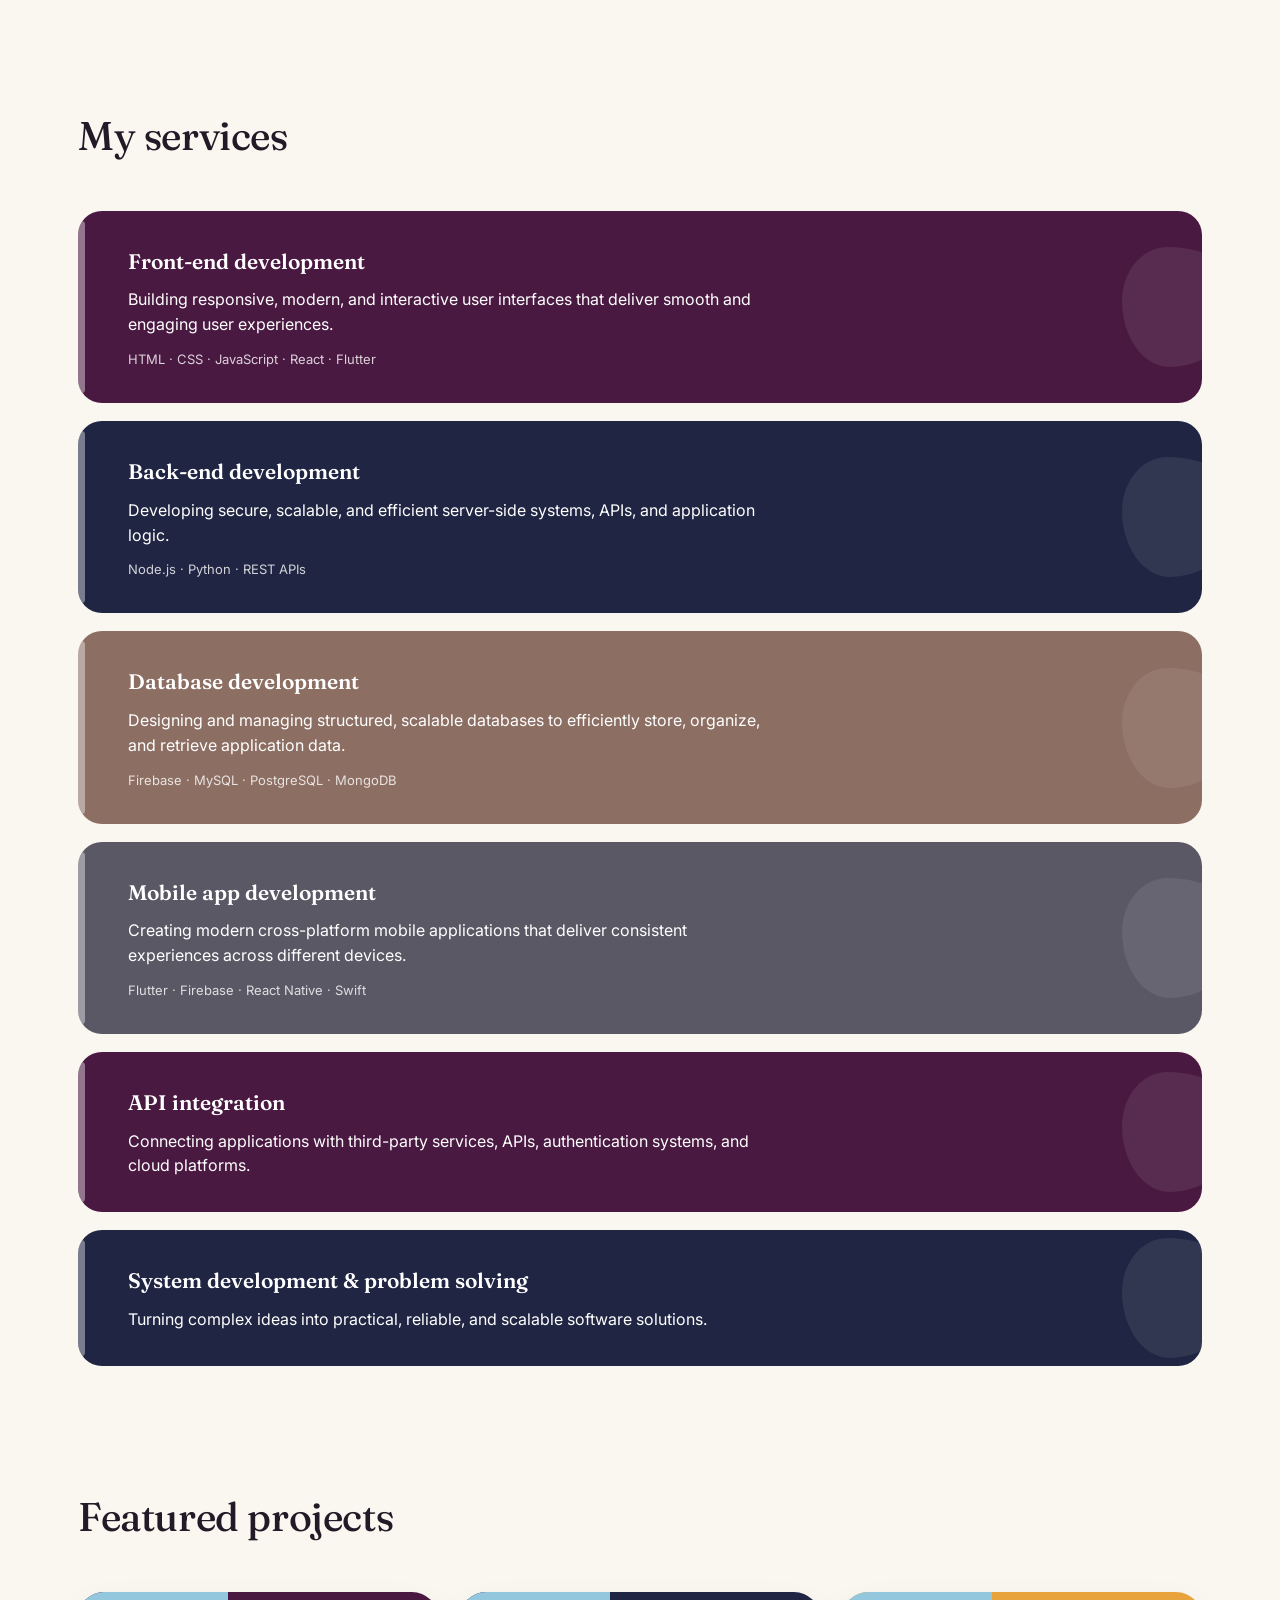
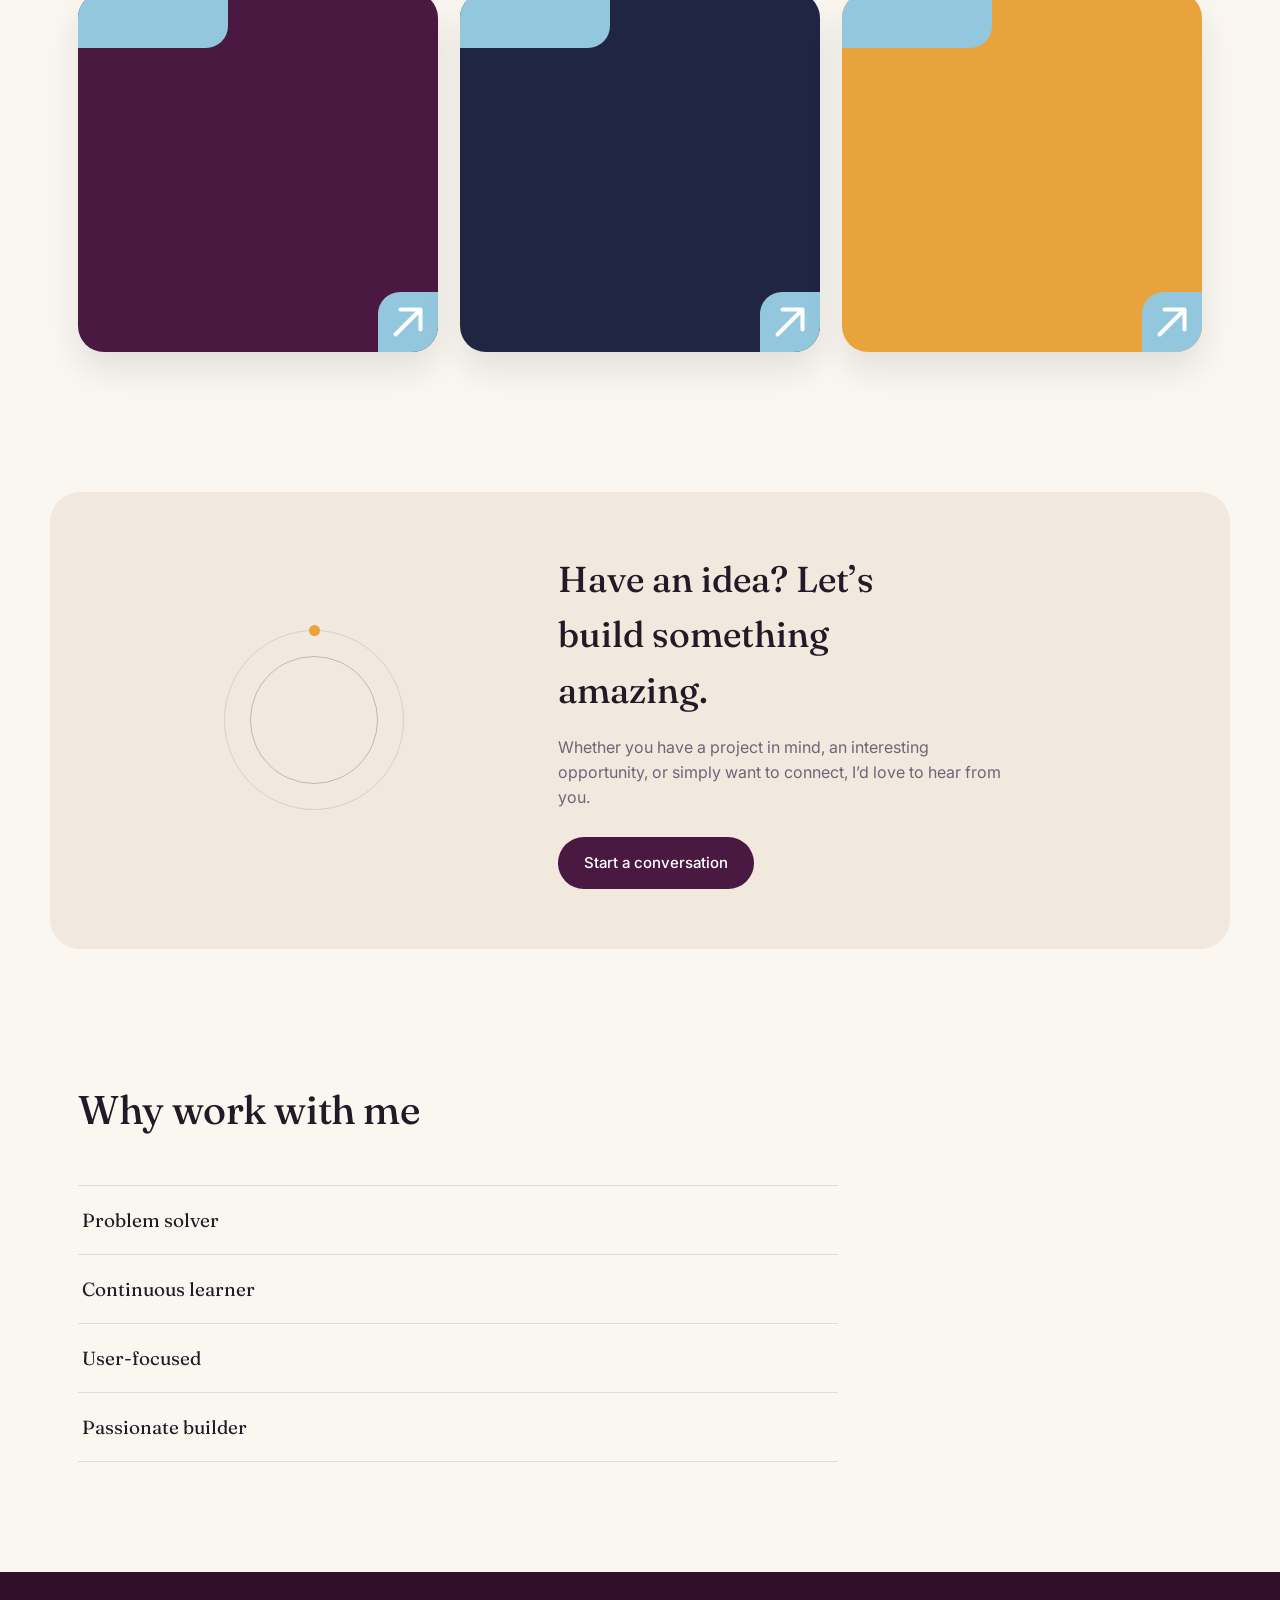
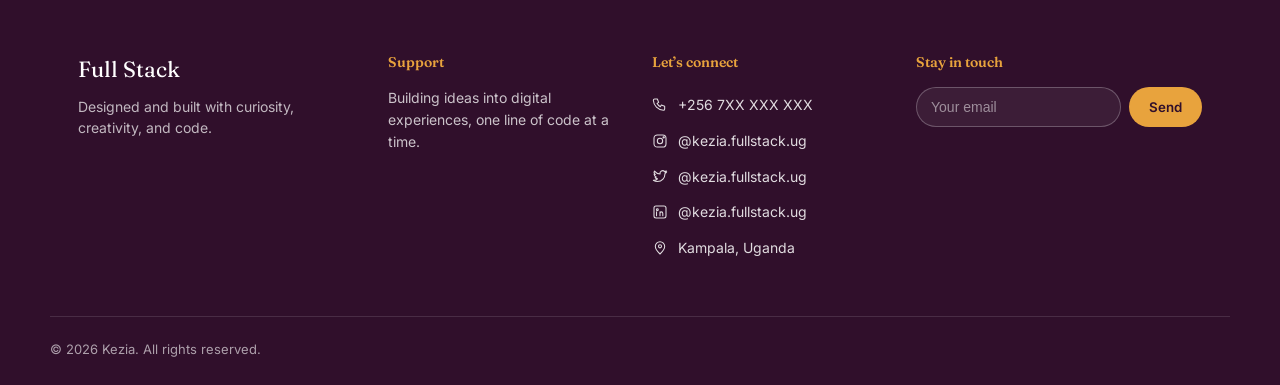
==== commit a4babdf0: "lil fixex" ====
--- a/index.html
+++ b/index.html
@@ -3,7 +3,7 @@
 <head>
 <meta charset="UTF-8">
 <meta name="viewport" content="width=device-width, initial-scale=1.0">
-<title>Kezia — Full-Stack Developer in Uganda</title>
+<title>Kezia: Full-Stack Developer in Uganda</title>
 <meta name="description" content="Kezia is a full-stack developer in Kampala, Uganda building fast, scalable front-end and back-end experiences.">
 <link rel="preconnect" href="https://fonts.googleapis.com">
 <link rel="preconnect" href="https://fonts.gstatic.com" crossorigin>
@@ -12,7 +12,7 @@
 </head>
 <body>
 
-<!-- Page-wide background layer — sits at z-index:-1, behind every
+<!-- Page-wide background layer sits at z-index:-1, behind every
      section, card, and piece of text. Nothing else needs to change
      to "appear above" it; opaque backgrounds do that automatically. -->
 <canvas id="pageParticles" aria-hidden="true"></canvas>
@@ -74,7 +74,7 @@
           <span class="line"><span class="line-inner">Hi, I&rsquo;m Kezia</span></span>
         </h1>
         <p class="hero-desc reveal-up" data-delay="1">
-          I build modern, scalable, and user-focused digital experiences —
+          I build modern, scalable, and user-focused digital experiences
           from beautiful front-end interfaces to powerful back-end systems.
         </p>
         <div class="hero-actions reveal-up" data-delay="2">
--- a/css/styles.css
+++ b/css/styles.css
@@ -319,11 +319,11 @@
 .service-card{
   position:relative; padding:34px clamp(24px,4vw,44px) 34px clamp(30px,4.6vw,50px); border-radius:24px; overflow:hidden;
   transition:border-radius .5s var(--ease-soft), transform .35s var(--ease);
-  color:#fff; /* Fix 3: explicit — headings/paragraphs no longer inherit the dark heading color */
+  color:#fff; /* Fix 3: explicit headings/paragraphs no longer inherit the dark heading color */
 }
 .service-card:hover{ border-radius:8px; transform:translateX(6px); }
 .service-card::before{
-  /* Fix 3: simple "3D extension" — a beveled left edge, per reference art */
+  /* Fix 3: simple "3D extension" a beveled left edge, per reference art */
   content:""; position:absolute; left:0; top:10px; bottom:10px; width:7px; border-radius:6px;
   background:rgba(255,255,255,.4);
 }
@@ -348,7 +348,7 @@
 .project-grid{ display:grid; grid-template-columns:repeat(3,1fr); gap:22px; }
 
 /* Fix 4: rebuilt to match the original tab/notch card shape. The body
-   stays empty (or shows `image` from site-data.js) as a reserved slot —
+   stays empty (or shows `image` from site-data.js) as a reserved slot
    default state is the plain color block from the reference art. */
 :root{ --card-tab: #93C7DE; }
 .project-card{
@@ -441,7 +441,7 @@
 @media (max-width:560px){ .footer-inner{ grid-template-columns:1fr; } }
 
 /* ============================================================
-   RESPONSIVE — HERO / GLOBAL FINE-TUNING
+   RESPONSIVE HERO / GLOBAL FINE-TUNING
 ============================================================ */
 @media (max-width:1100px){
   .hero-inner{ grid-template-columns:1fr; }
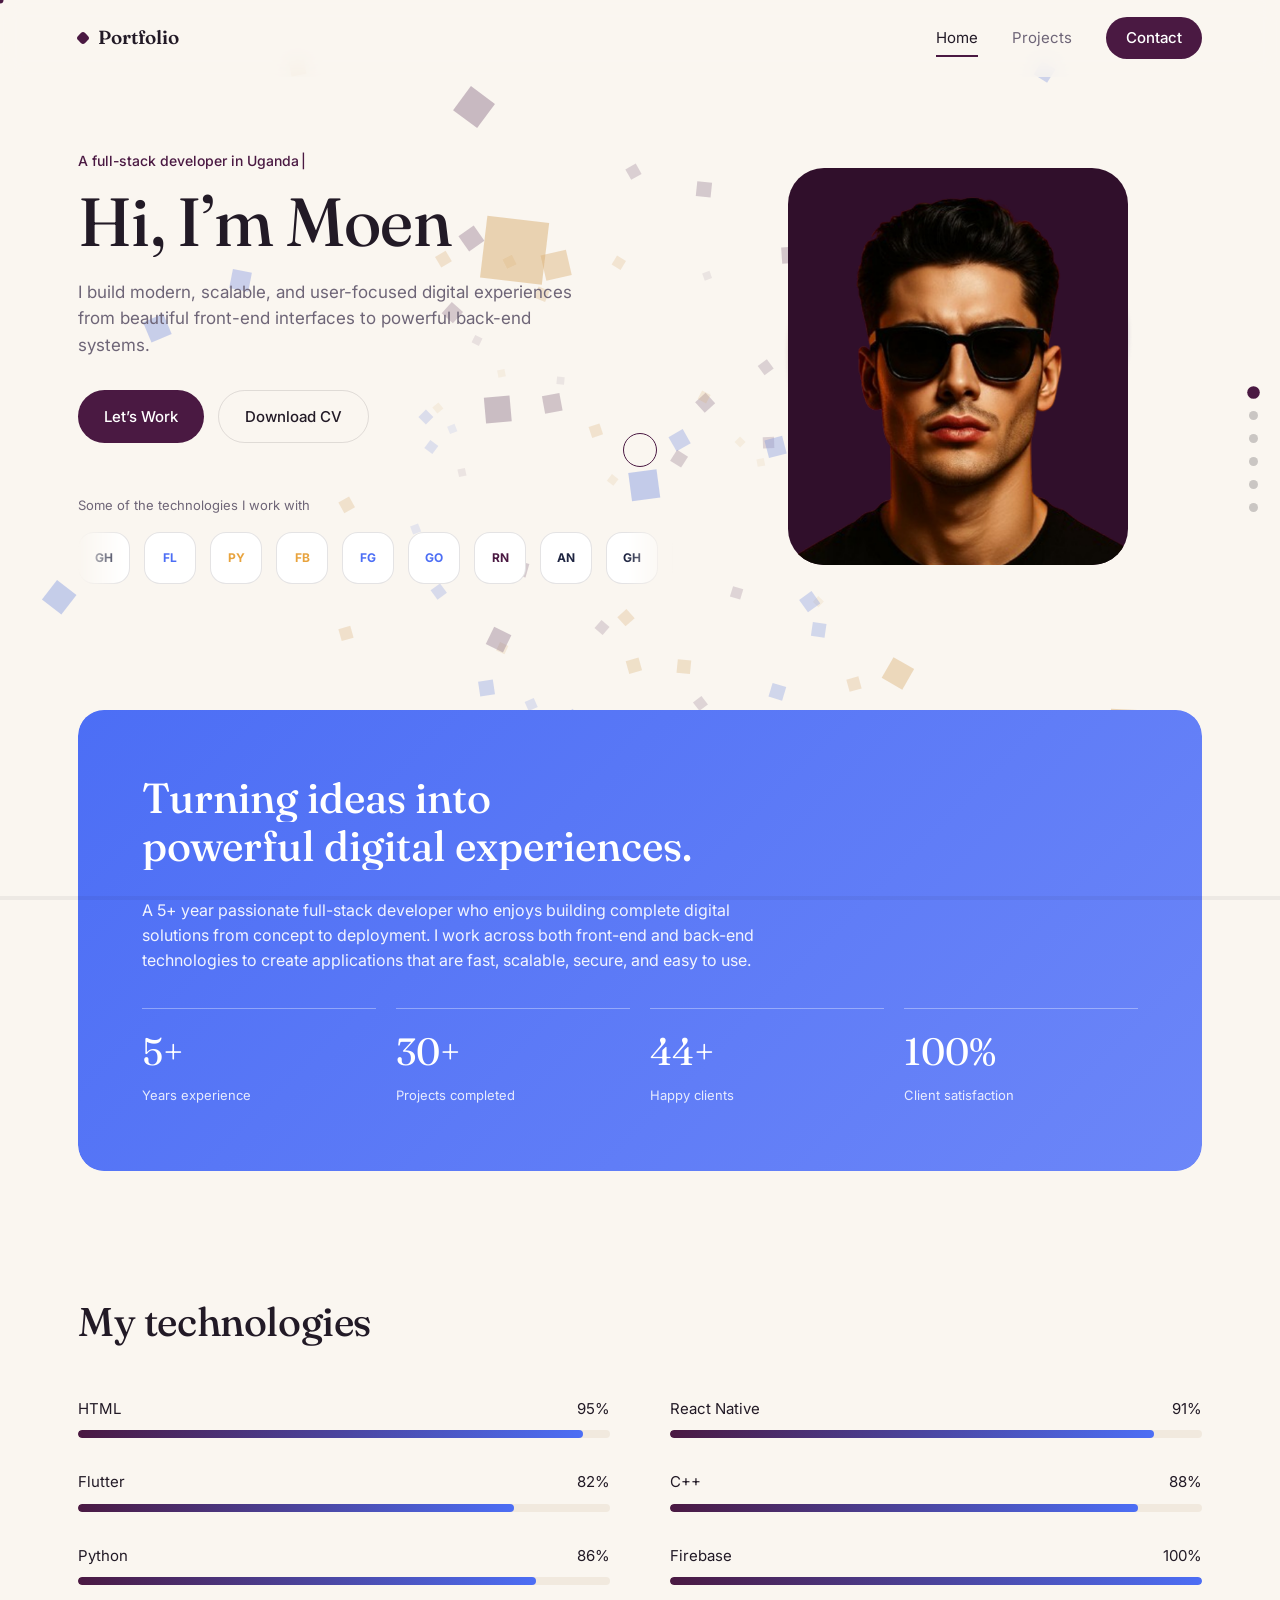
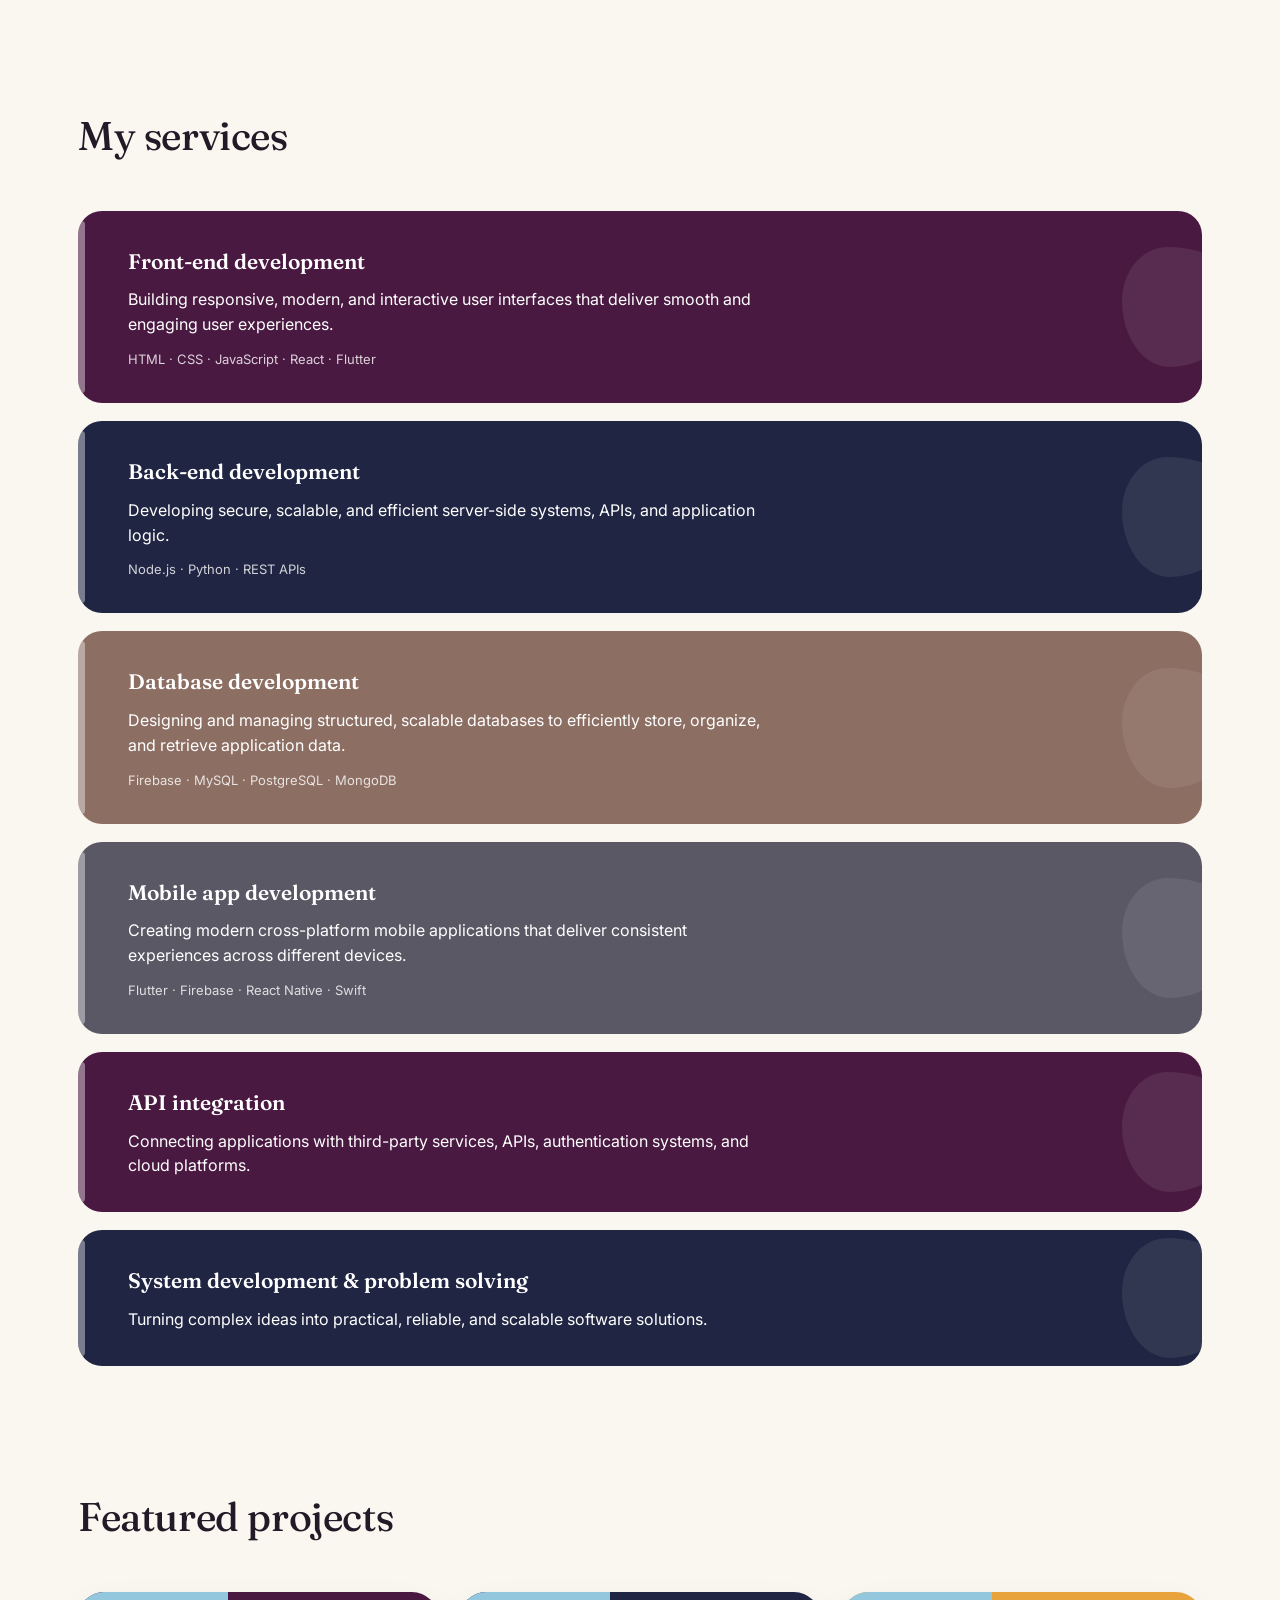
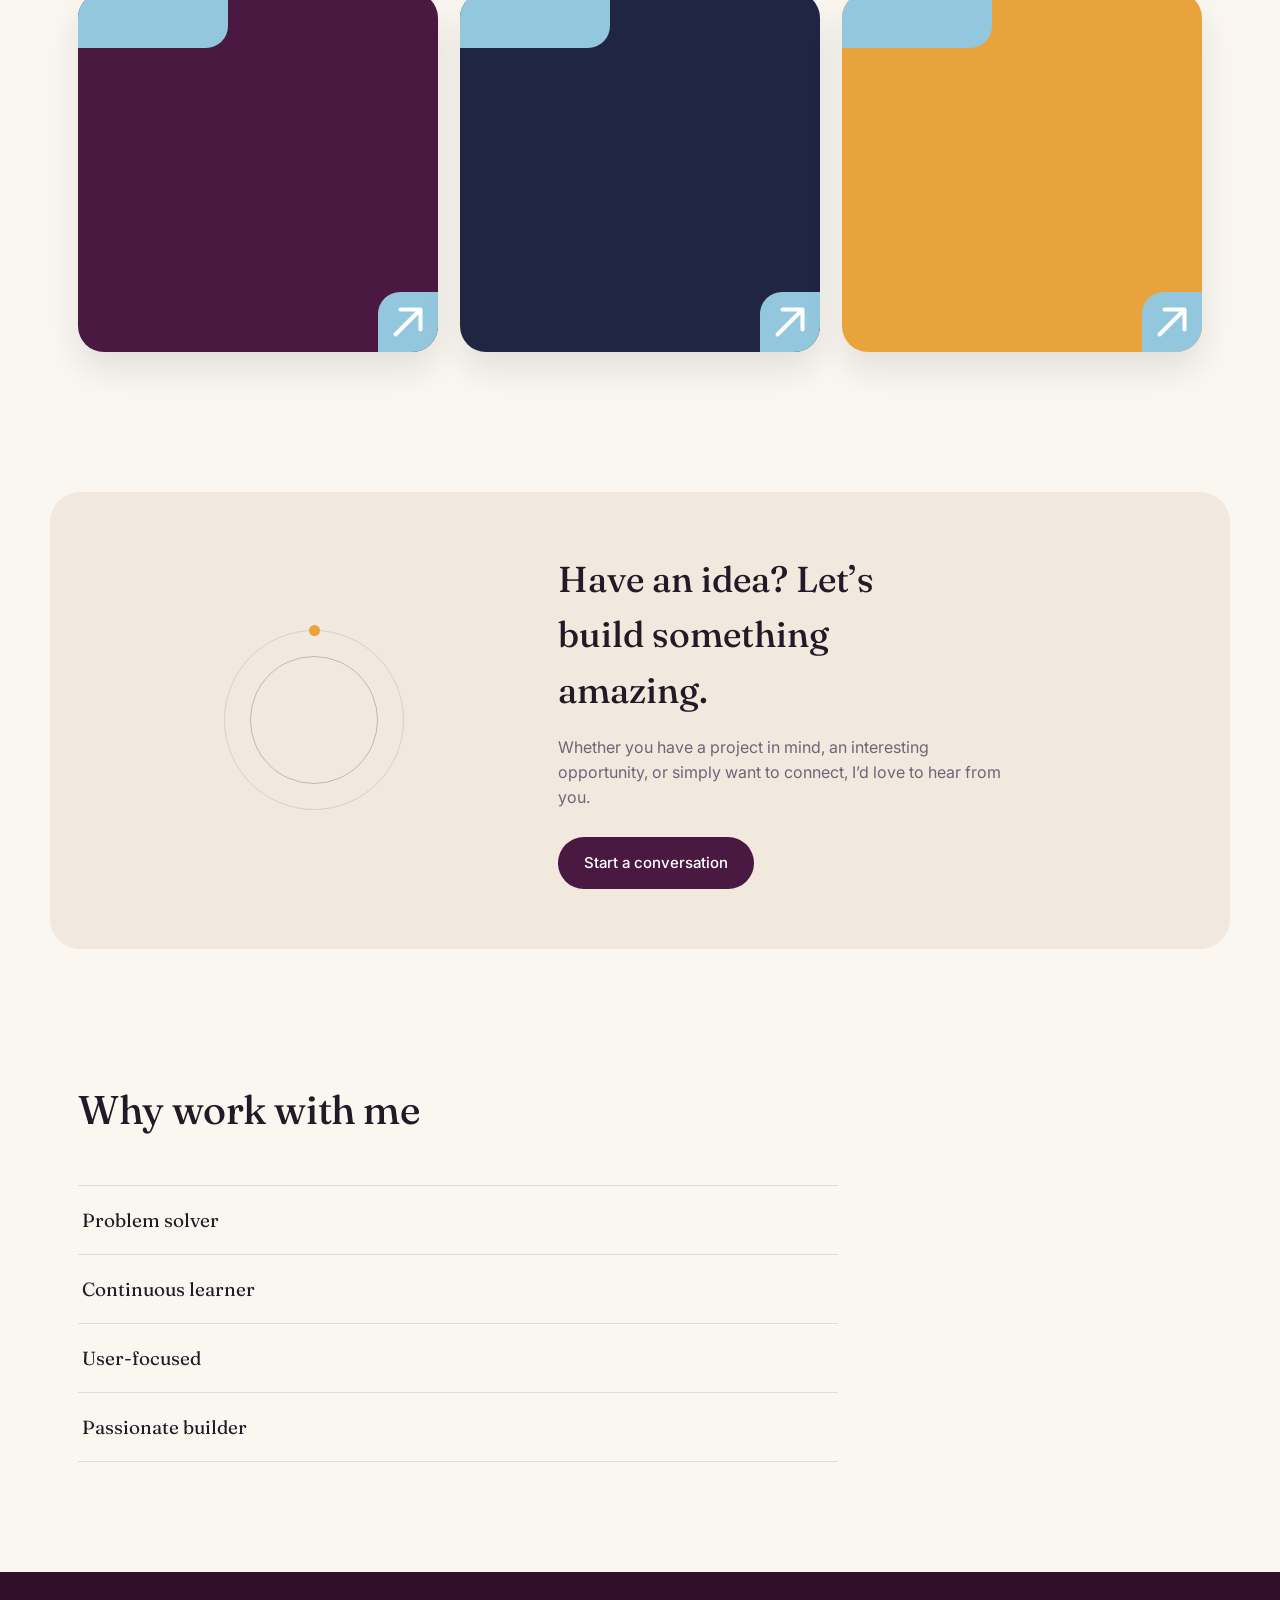
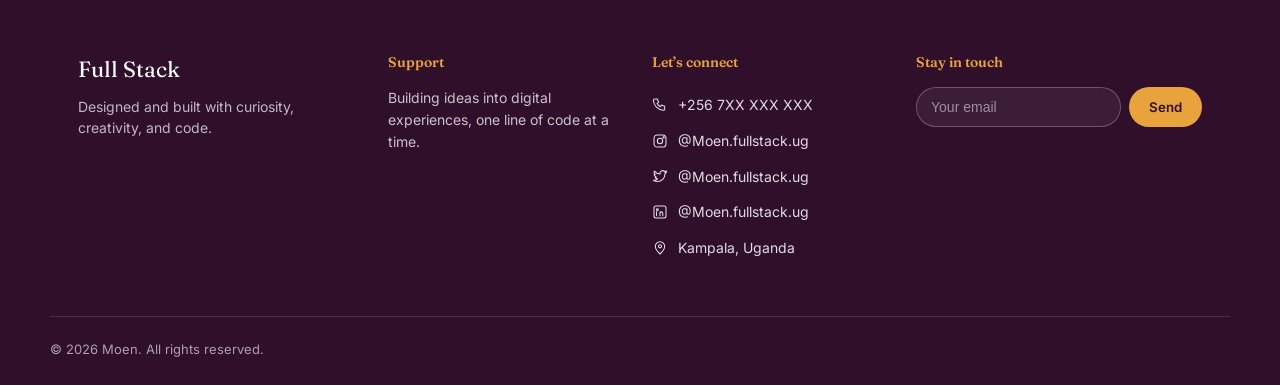
==== commit c95507a1: "Text-990RTlop-eval" ====
--- a/index.html
+++ b/index.html
@@ -3,8 +3,8 @@
 <head>
 <meta charset="UTF-8">
 <meta name="viewport" content="width=device-width, initial-scale=1.0">
-<title>Kezia: Full-Stack Developer in Uganda</title>
-<meta name="description" content="Kezia is a full-stack developer in Kampala, Uganda building fast, scalable front-end and back-end experiences.">
+<title>Moen: Full-Stack Developer in Uganda</title>
+<meta name="description" content="Moen is a full-stack developer in Kampala, Uganda building fast, scalable front-end and back-end experiences.">
 <link rel="preconnect" href="https://fonts.googleapis.com">
 <link rel="preconnect" href="https://fonts.gstatic.com" crossorigin>
 <link href="https://fonts.googleapis.com/css2?family=Fraunces:opsz,wght@9..144,340;9..144,470;9..144,600&family=Inter:wght@400;500;600;700&display=swap" rel="stylesheet">
@@ -71,7 +71,7 @@
       <div class="hero-copy">
         <p class="hero-role" id="heroTyping" aria-live="polite"></p>
         <h1 class="hero-title reveal-lines">
-          <span class="line"><span class="line-inner">Hi, I&rsquo;m Kezia</span></span>
+          <span class="line"><span class="line-inner">Hi, I&rsquo;m Moen</span></span>
         </h1>
         <p class="hero-desc reveal-up" data-delay="1">
           I build modern, scalable, and user-focused digital experiences
@@ -197,7 +197,7 @@
     </div>
   </div>
   <div class="wrap footer-bottom">
-    <p>&copy; 2026 Kezia. All rights reserved.</p>
+    <p>&copy; 2026 Moen. All rights reserved.</p>
   </div>
 </footer>
 
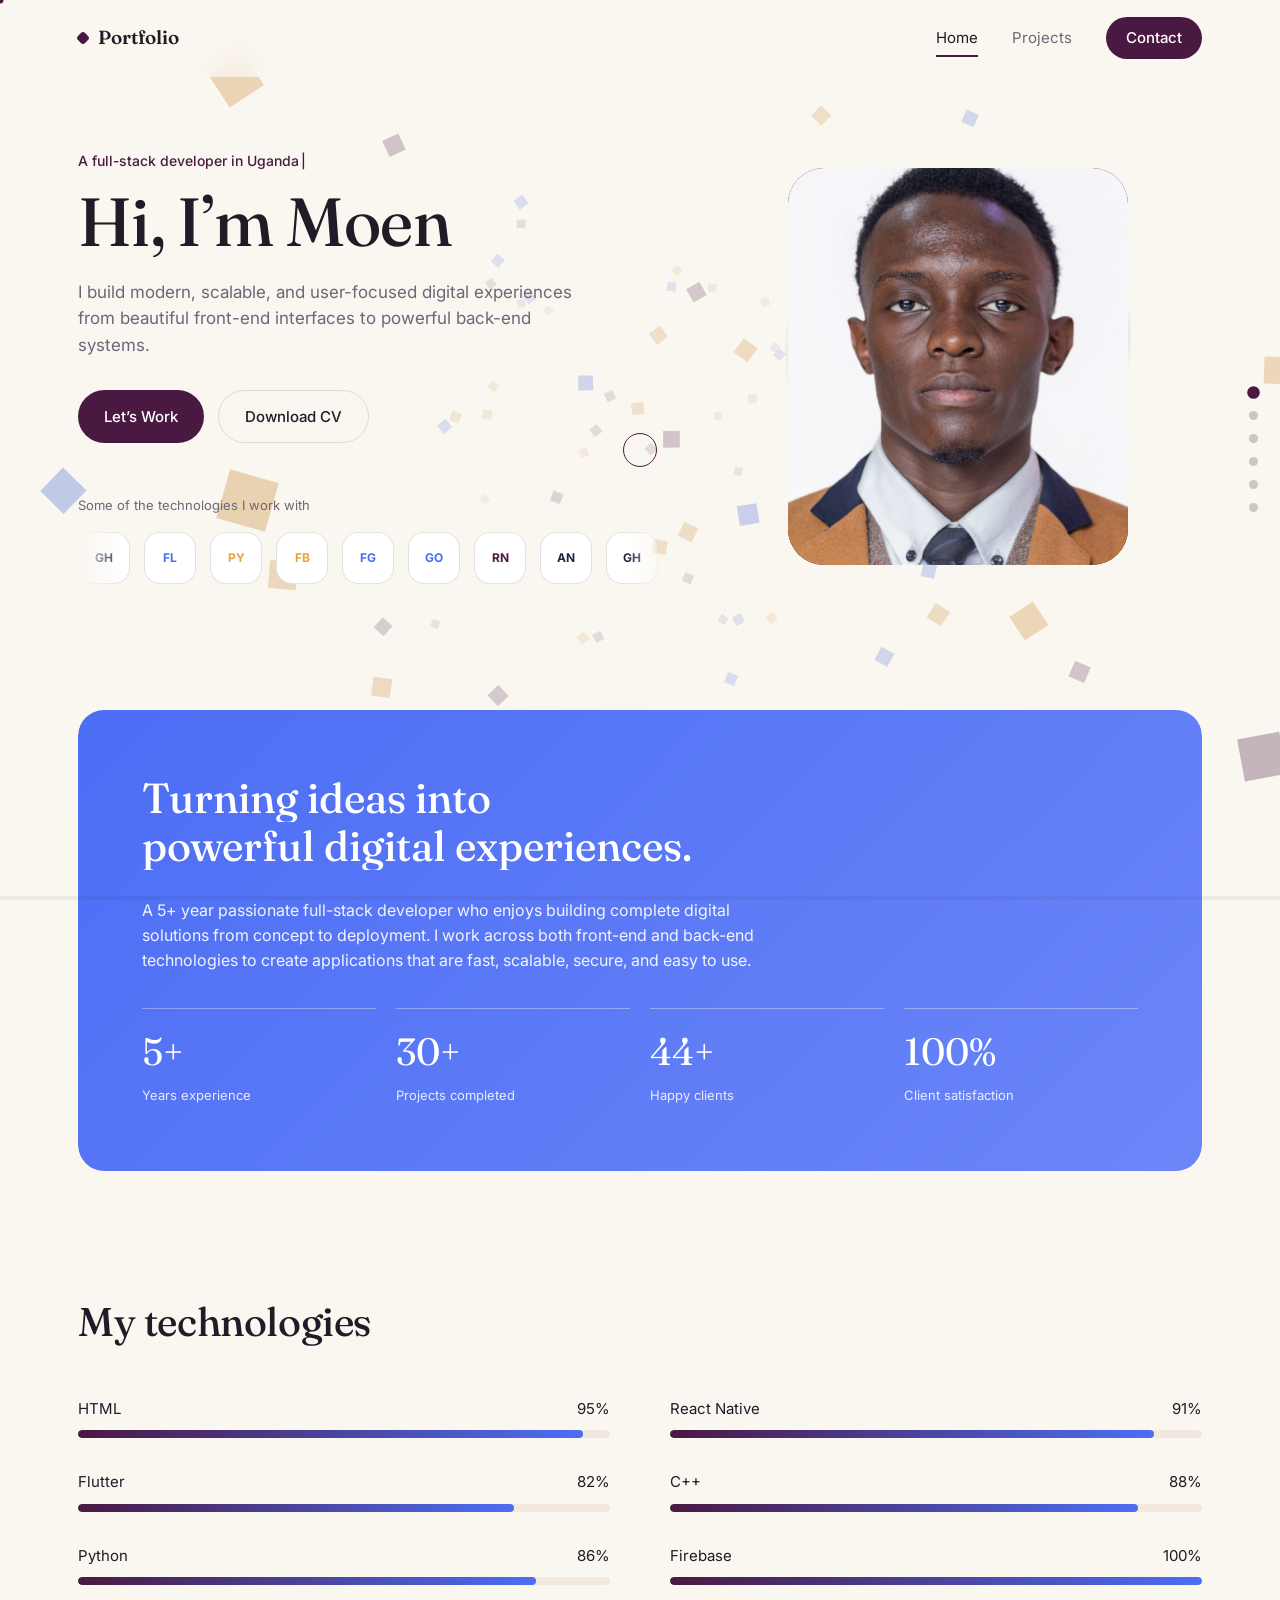
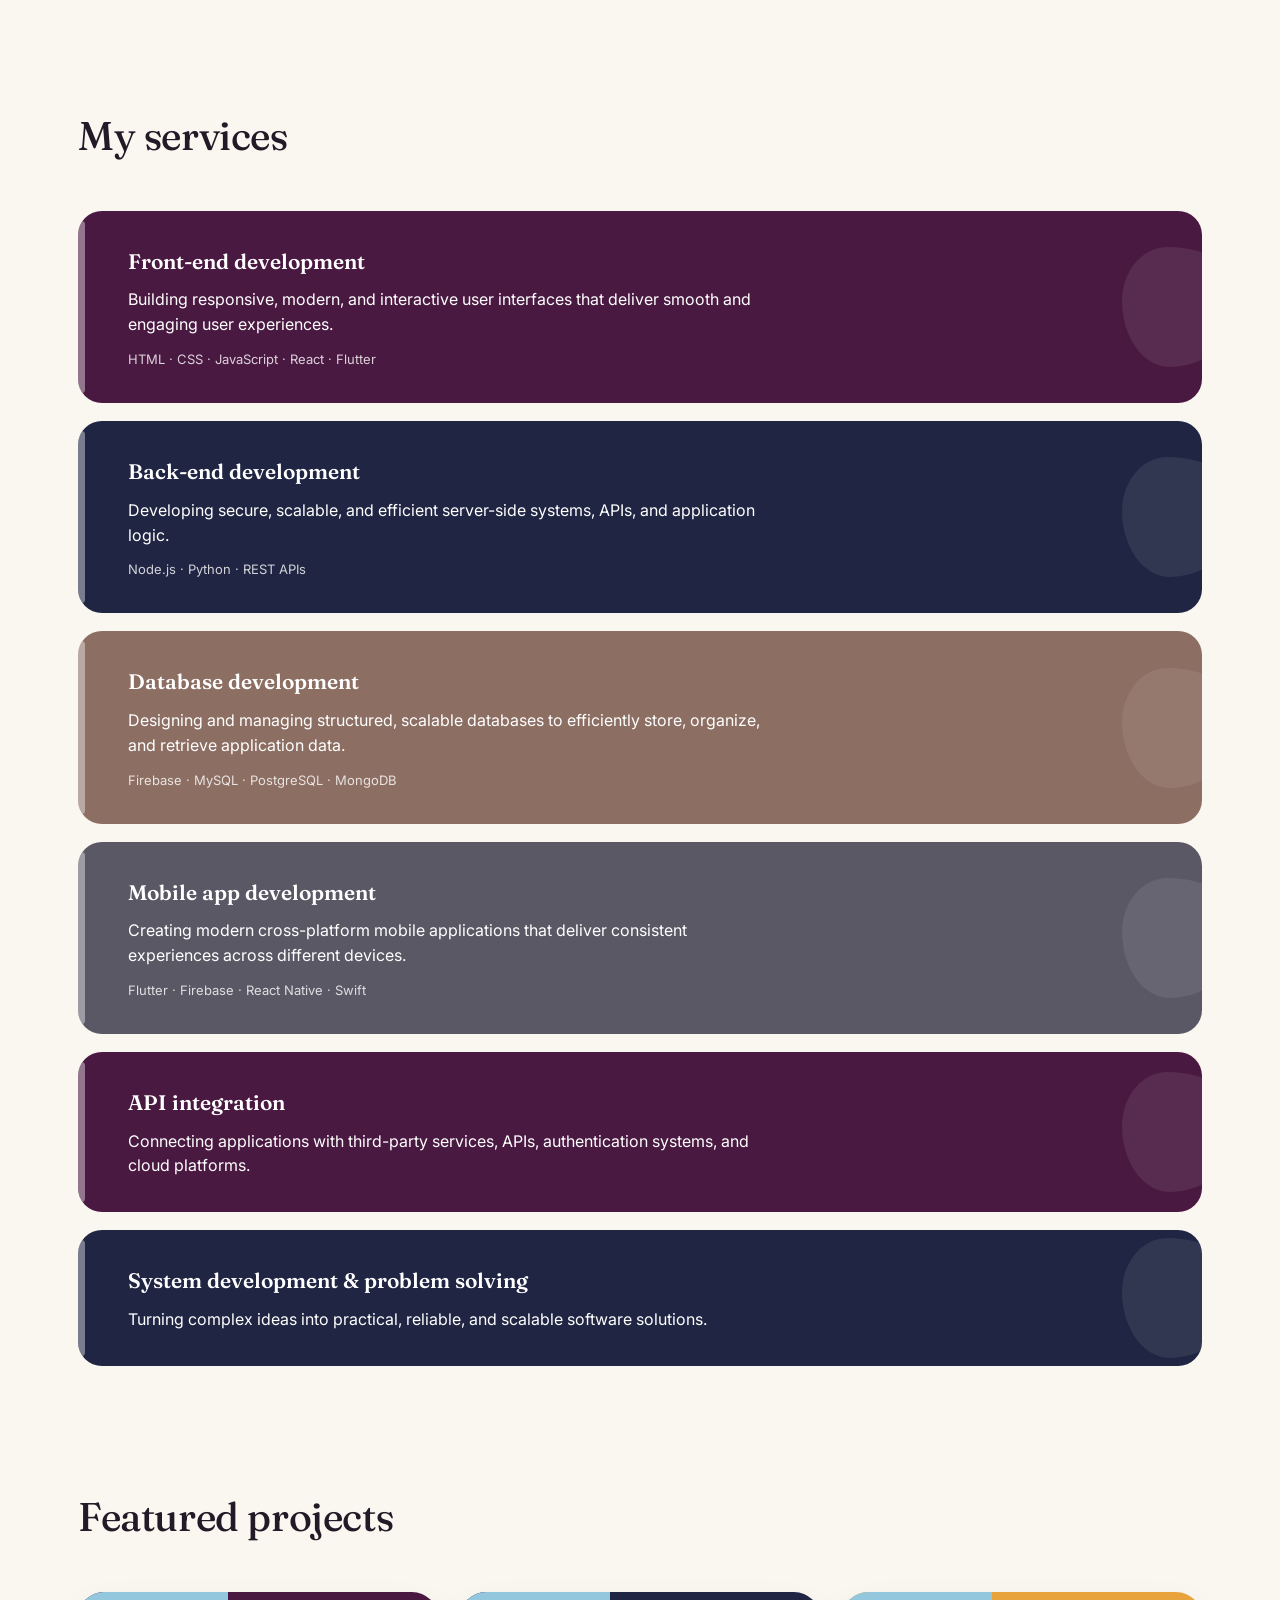
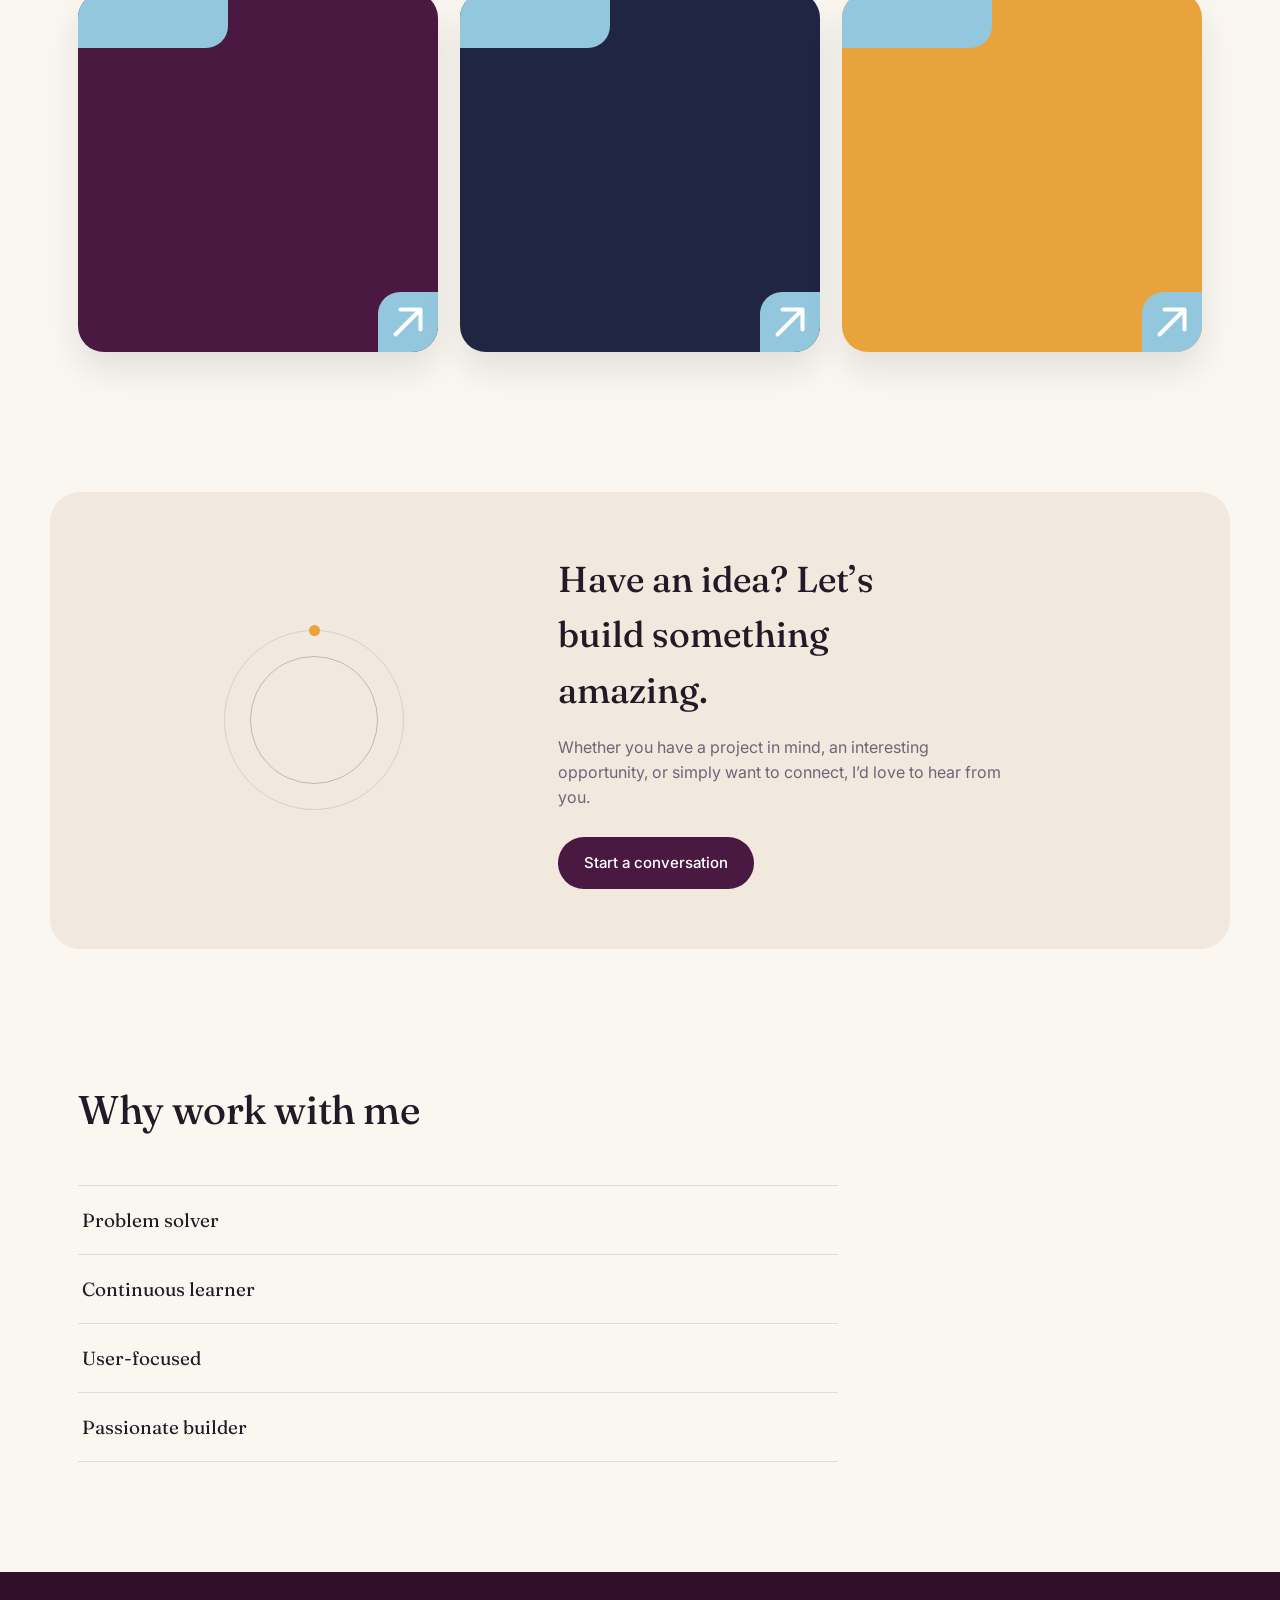
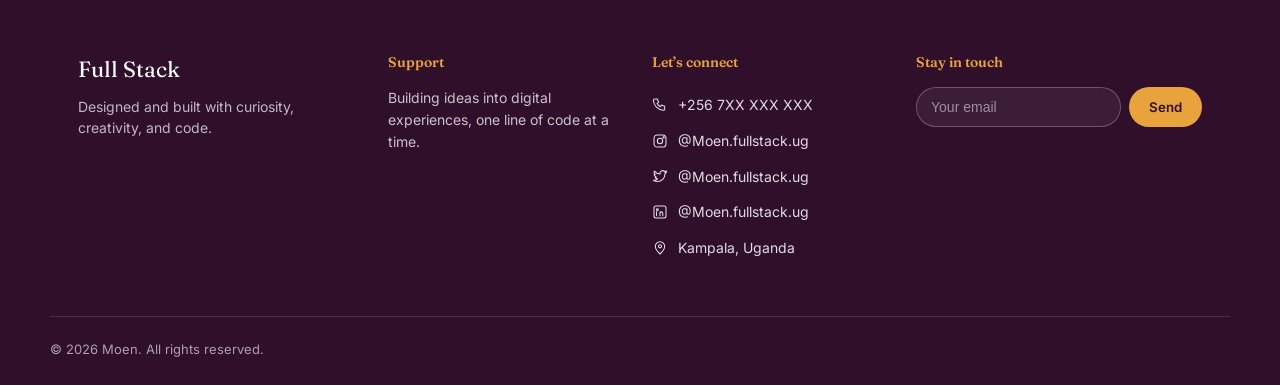
==== commit 13c79f42: "Text-990RTlop-eval-edit2" ====
--- a/index.html
+++ b/index.html
@@ -96,7 +96,7 @@
          
         </div>
         <div class="hero-photo-mask" id="heroPhotoMask">
-          <img src="content/images/profile1.png" alt="" id="heroPhoto">
+          <img src="content/images/profile1.jpg" alt="" id="heroPhoto">
         </div>
       </div>
     </div>
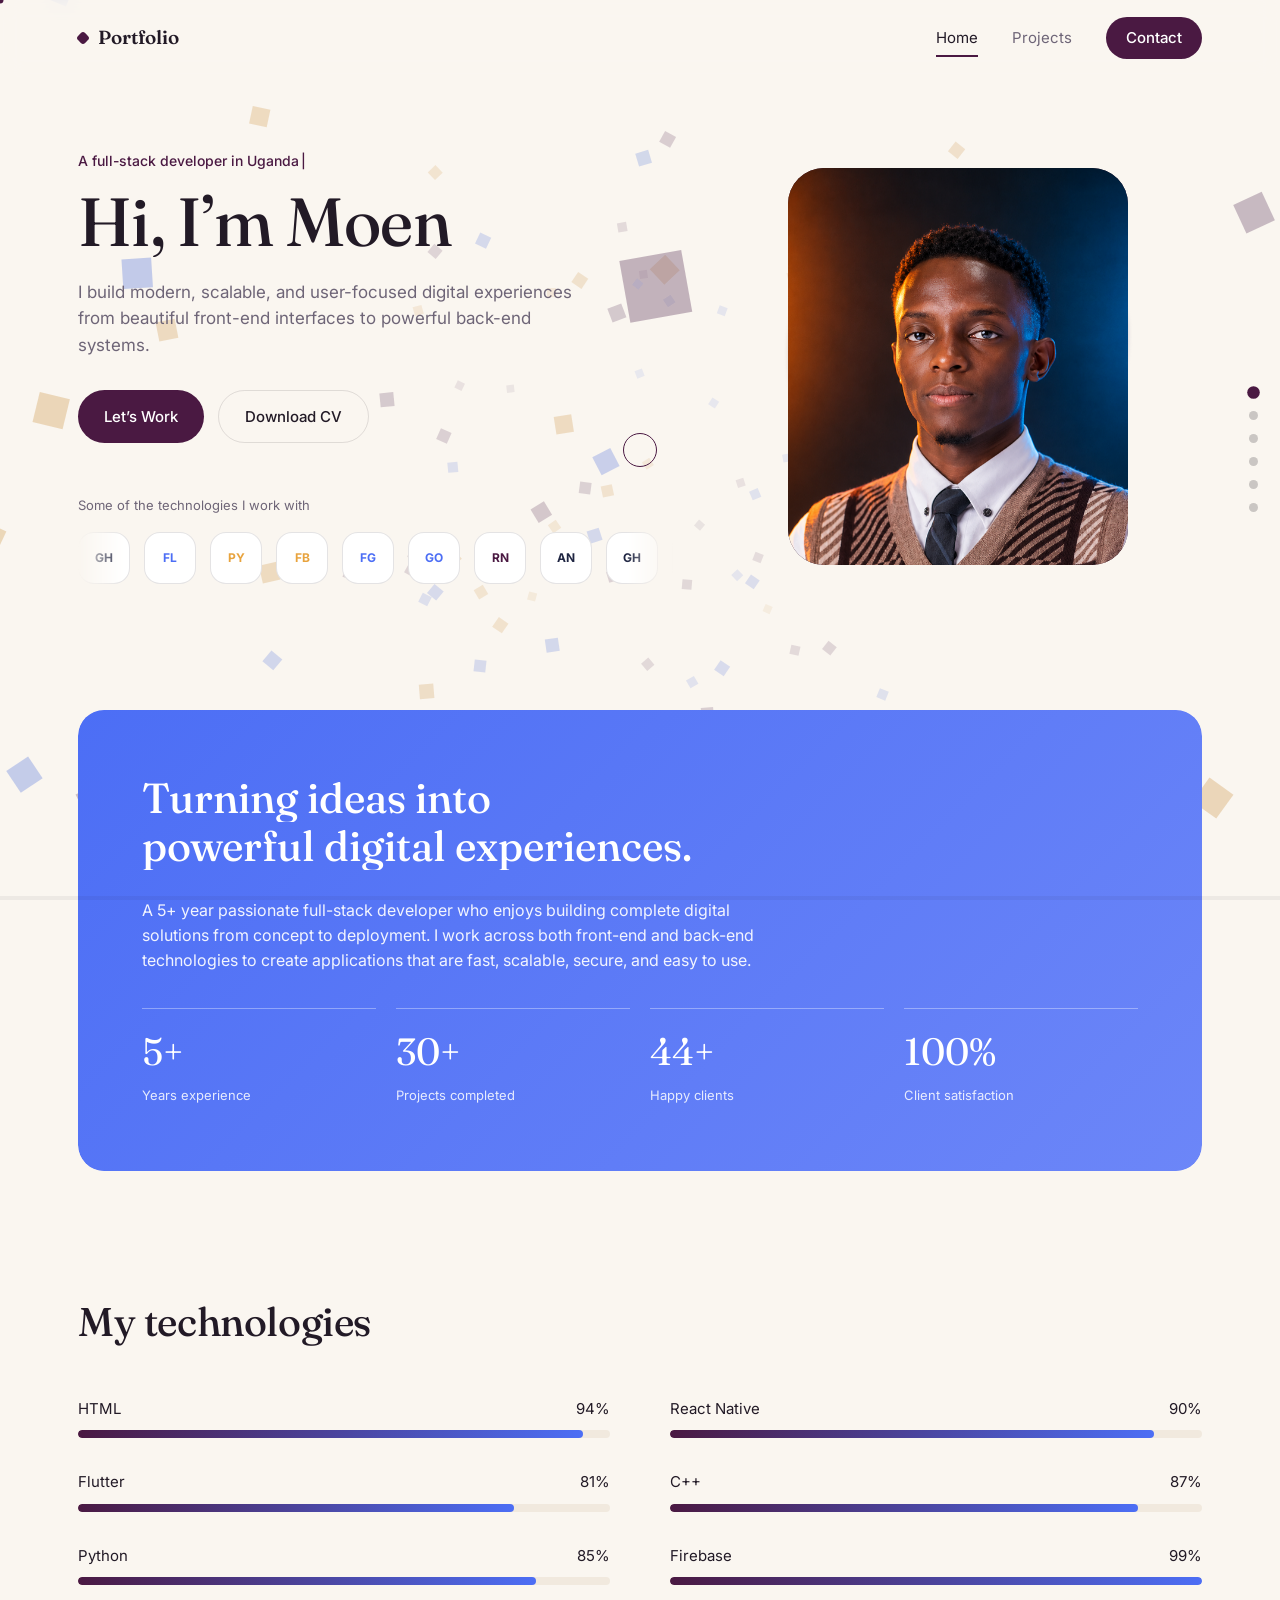
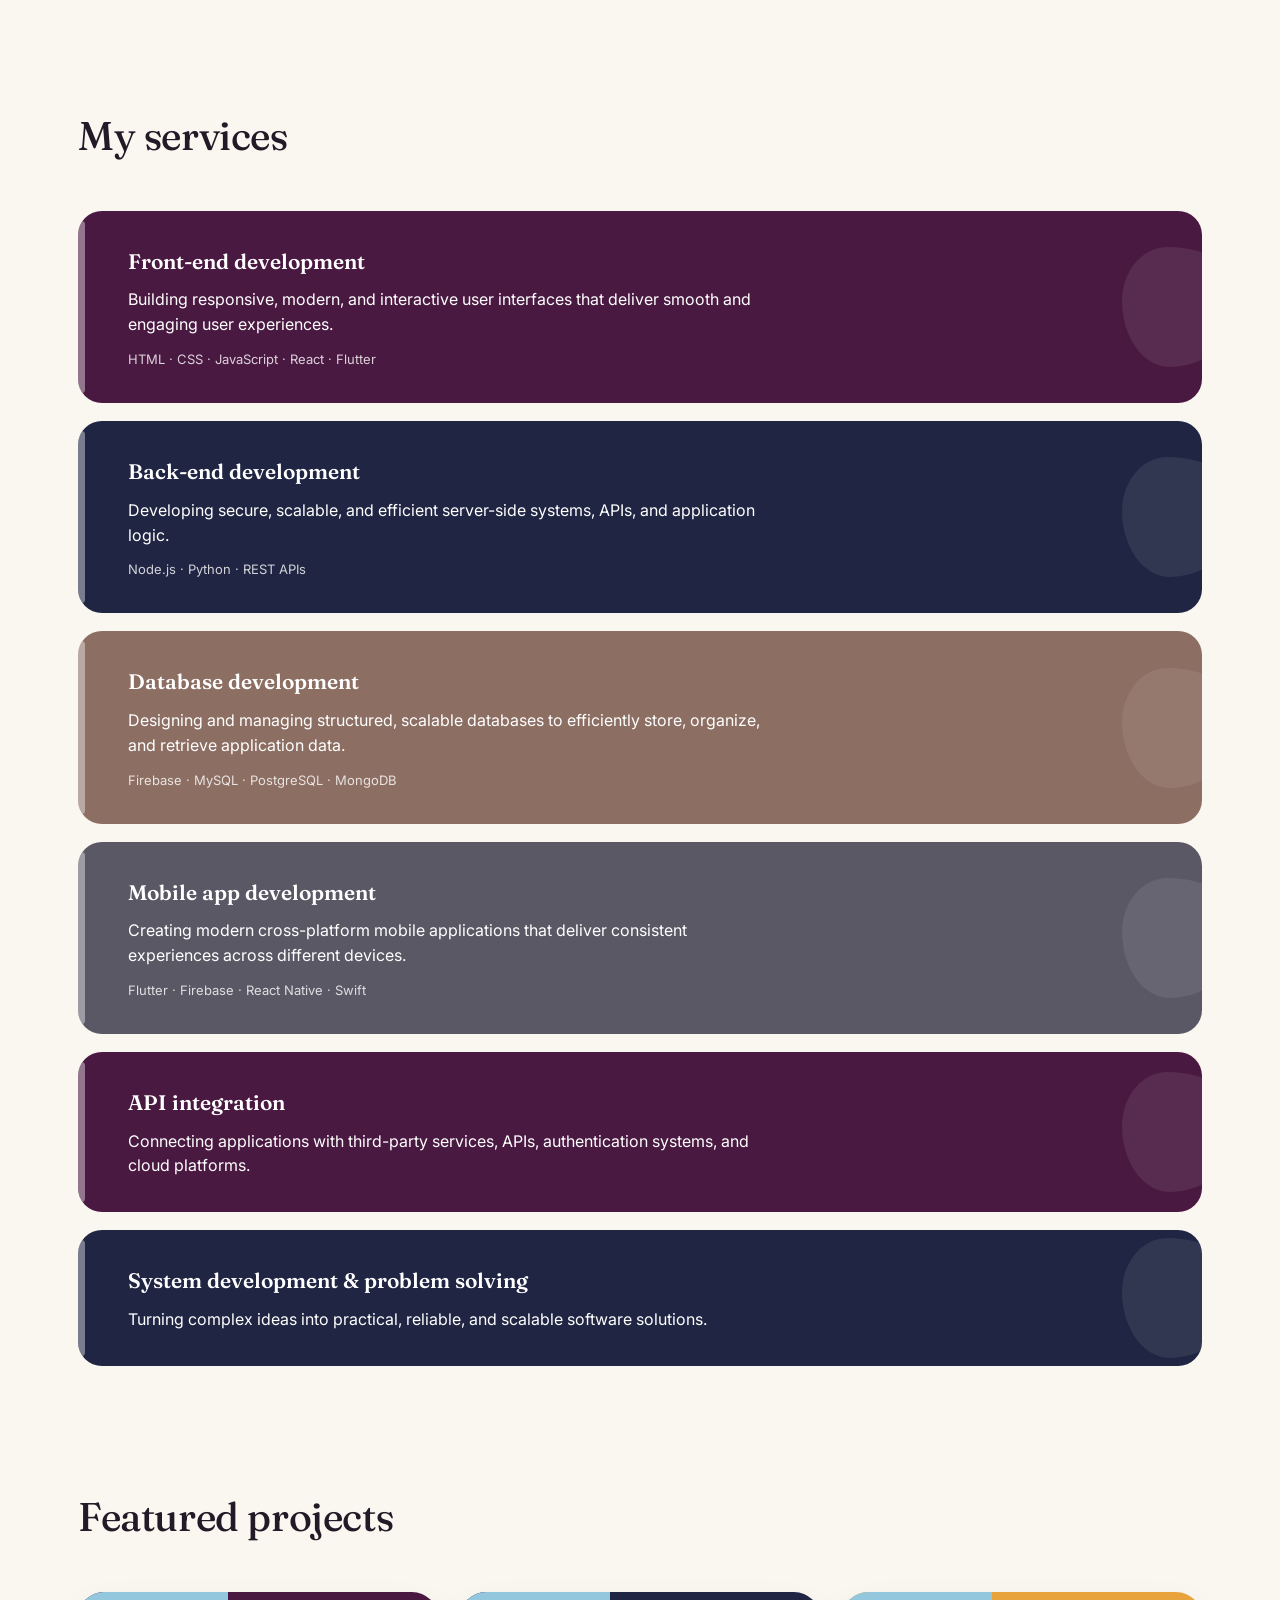
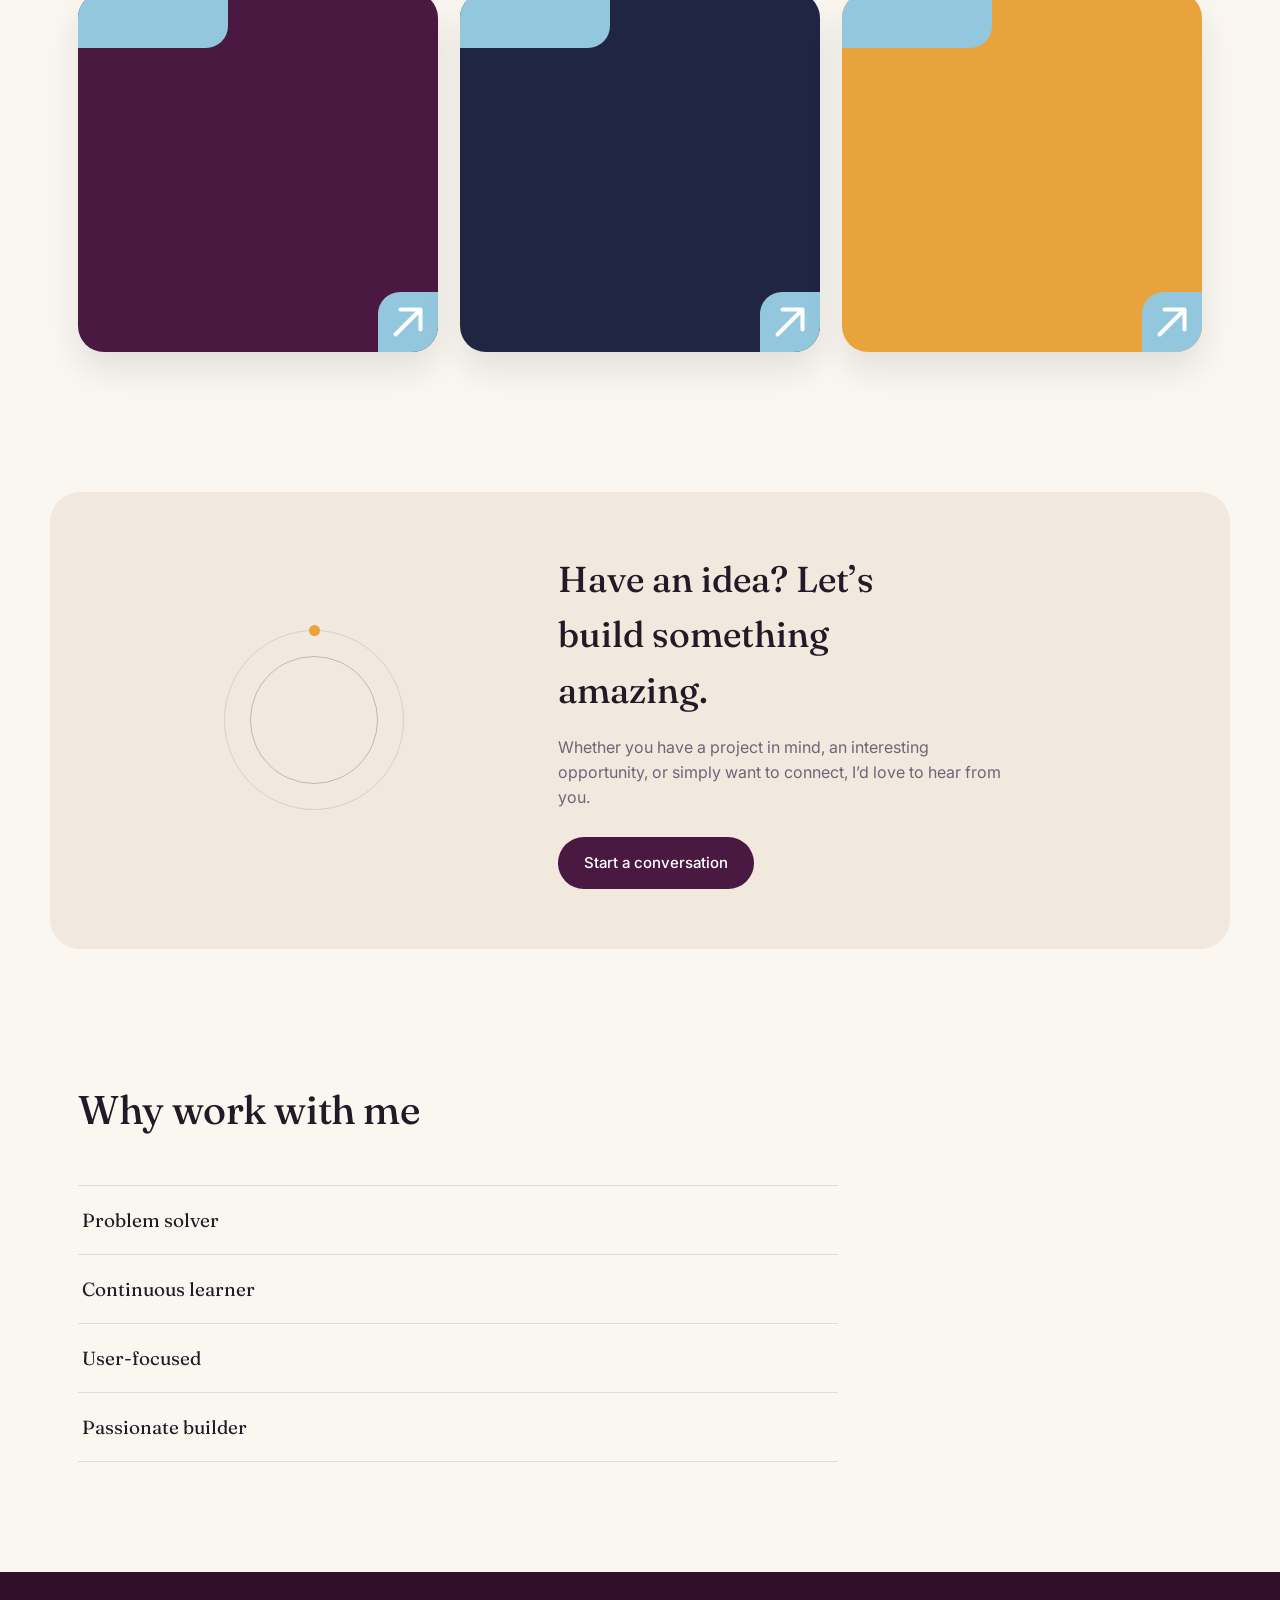
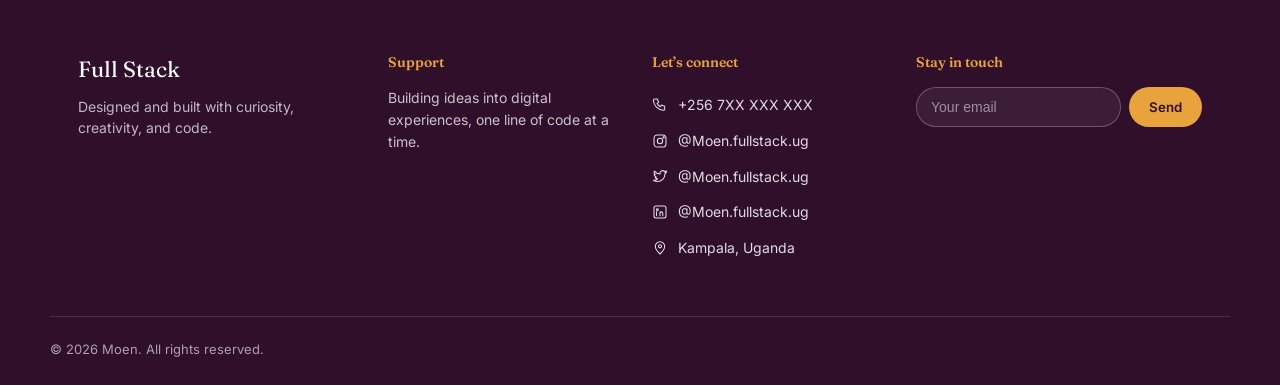
==== commit d8194593: "jpeg,png,jpg,-990RTlop-eval-edit5" ====
--- a/index.html
+++ b/index.html
@@ -96,7 +96,7 @@
          
         </div>
         <div class="hero-photo-mask" id="heroPhotoMask">
-          <img src="content/images/profile1.jpg" alt="" id="heroPhoto">
+          <img src="content/images/profile.png" alt="" id="heroPhoto">
         </div>
       </div>
     </div>
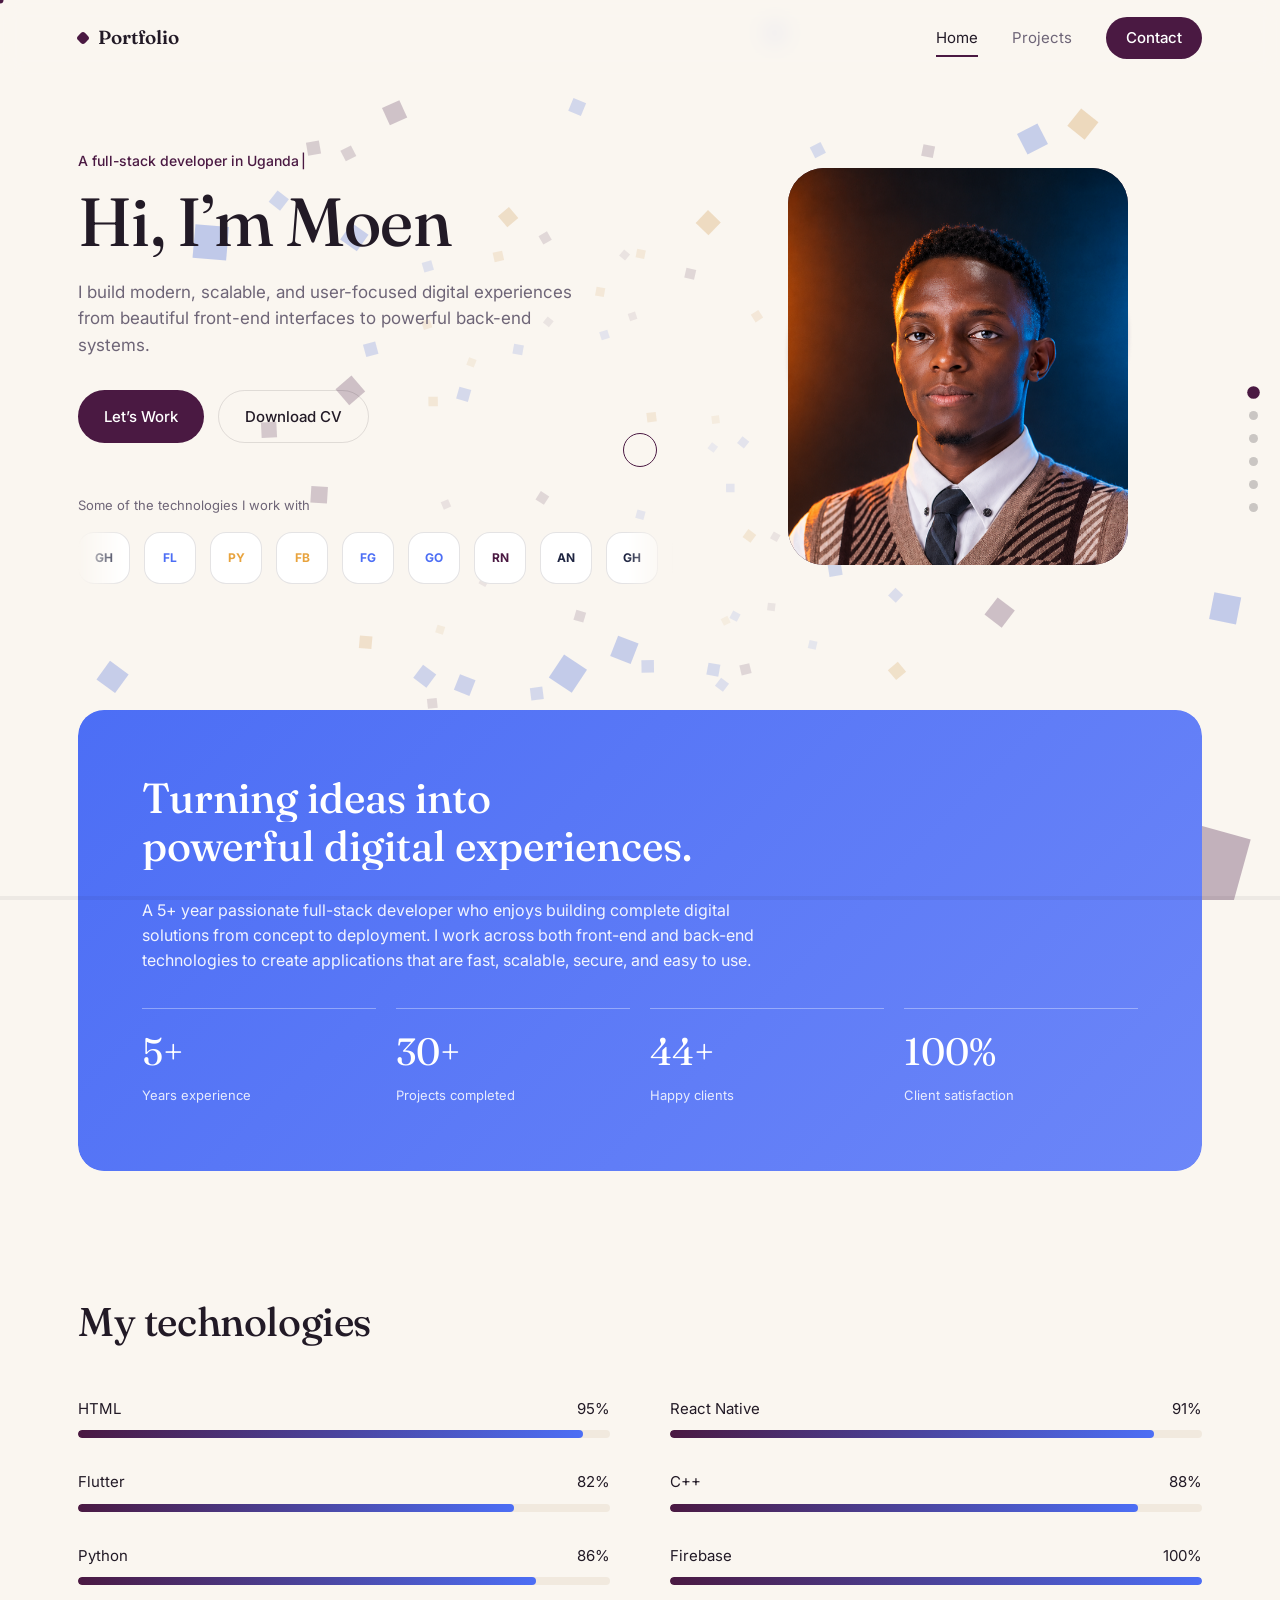
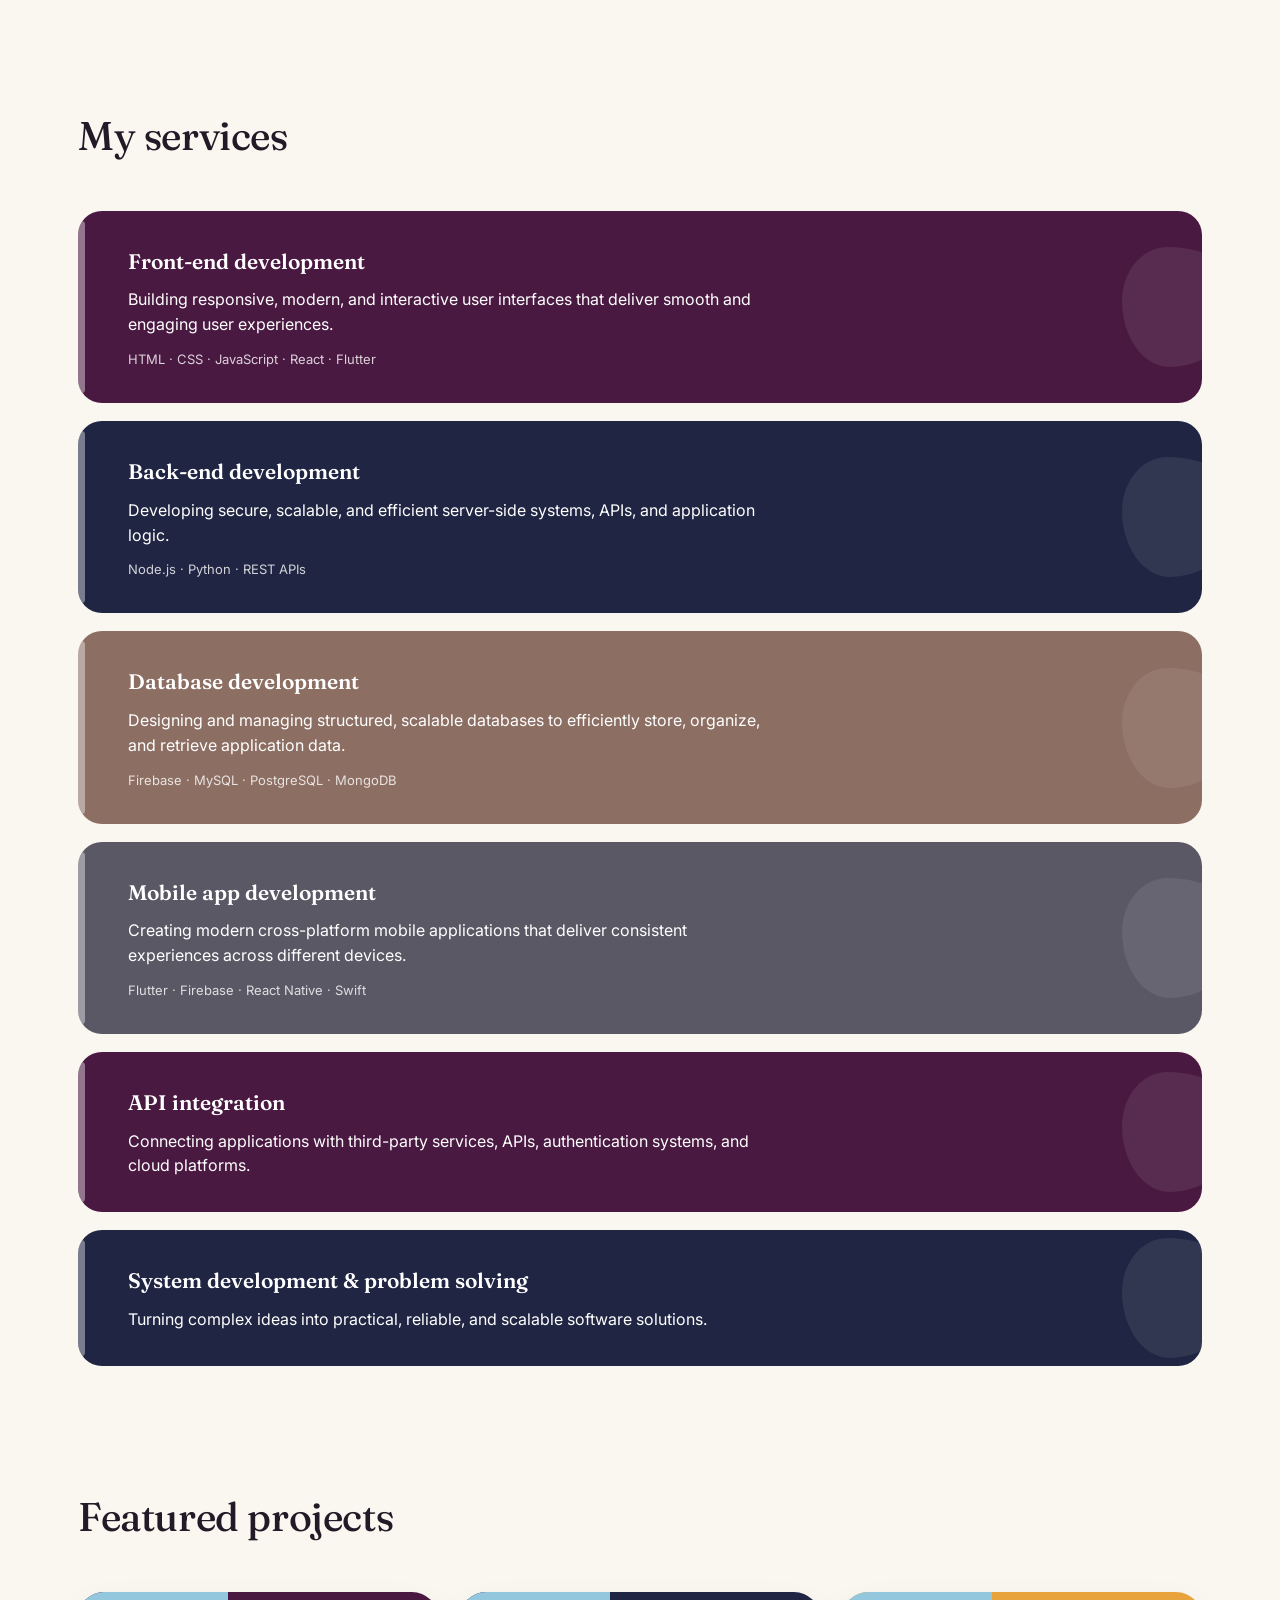
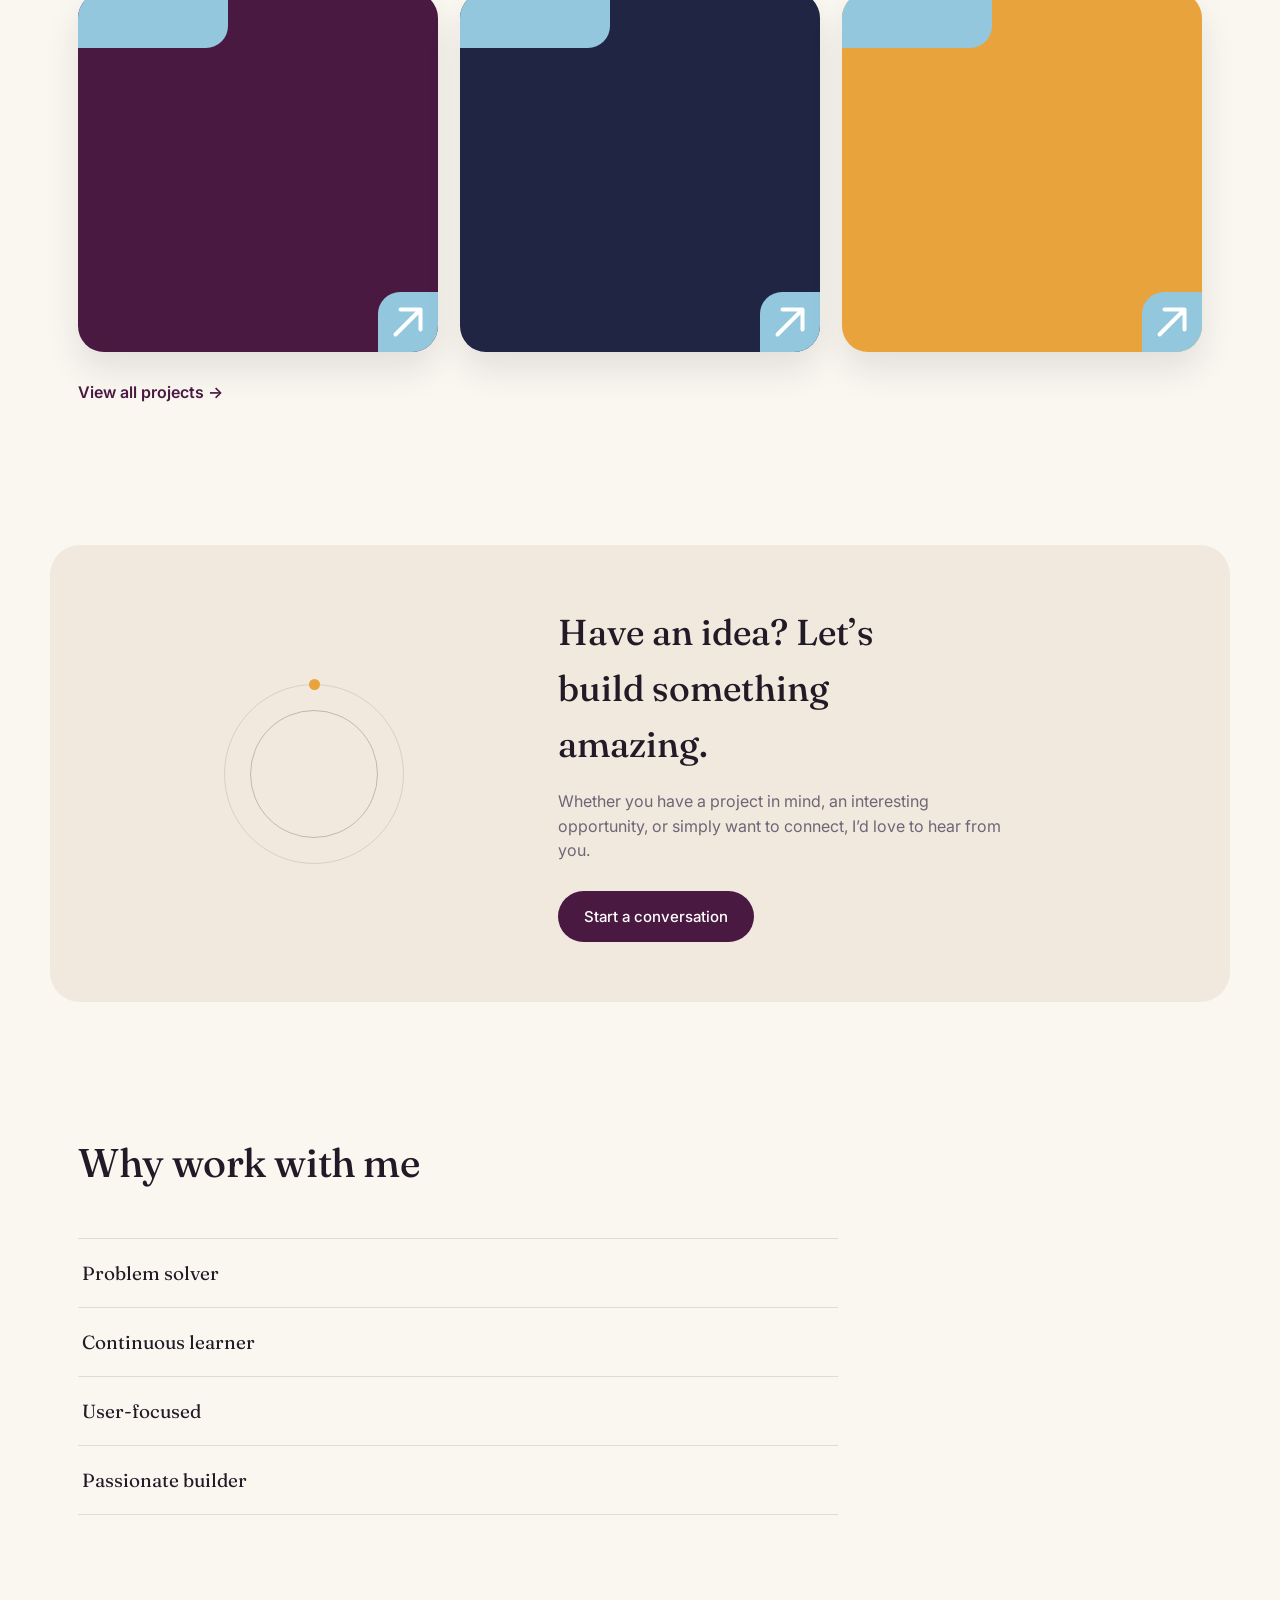
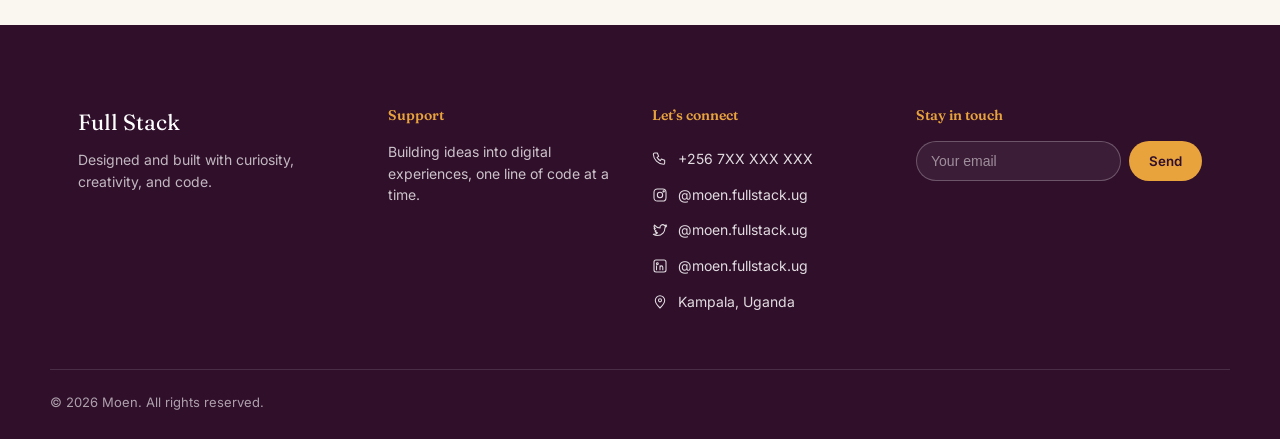
==== commit 66005aef: "final erands-exclusive|7eTyu&(87-DAELTA" ====
--- a/index.html
+++ b/index.html
@@ -12,12 +12,10 @@
 </head>
 <body>
 
-<!-- Page-wide background layer sits at z-index:-1, behind every
-     section, card, and piece of text. Nothing else needs to change
-     to "appear above" it; opaque backgrounds do that automatically. -->
+<!-- Particle background -->
 <canvas id="pageParticles" aria-hidden="true"></canvas>
 
-<!-- ================= PRELOADER ================= -->
+<!-- Preloader -->
 <div class="preloader" id="preloader" aria-hidden="true">
   <div class="preloader-mark">
     <span class="letter">P</span><span class="letter">o</span><span class="letter">r</span><span class="letter">t</span><span class="letter">f</span><span class="letter">o</span><span class="letter">l</span><span class="letter">i</span><span class="letter">o</span>
@@ -25,14 +23,14 @@
   <div class="preloader-bar"><span></span></div>
 </div>
 
-<!-- ================= CUSTOM CURSOR ================= -->
+<!-- Cursor -->
 <div class="cursor-dot" id="cursorDot"></div>
 <div class="cursor-ring" id="cursorRing"></div>
 
-<!-- ================= SCROLL PROGRESS (bottom) ================= -->
+<!-- Scroll progress -->
 <div class="scroll-progress" aria-hidden="true"><span id="scrollProgressFill"></span></div>
 
-<!-- ================= SECTION DOT NAV ================= -->
+<!-- Section nav -->
 <nav class="section-nav" id="sectionNav" aria-label="Section navigator">
   <button data-target="home" aria-label="Home"><span class="dot-tip">Home</span></button>
   <button data-target="about" aria-label="About"><span class="dot-tip">About</span></button>
@@ -42,7 +40,7 @@
   <button data-target="contact" aria-label="Contact"><span class="dot-tip">Contact</span></button>
 </nav>
 
-<!-- ================= HEADER ================= -->
+<!-- Header -->
 <header class="site-header" id="siteHeader">
   <div class="wrap header-inner">
     <a href="#home" class="brand" id="brandMark">
@@ -51,8 +49,8 @@
     </a>
     <nav class="main-nav" id="mainNav">
       <a href="#home" class="nav-link is-active" data-nav="home">Home</a>
-      <a href="#projects" class="nav-link" data-nav="projects">Projects</a>
-      <a href="#contact" class="nav-link nav-cta" data-nav="contact">Contact</a>
+      <a href="projects.html" class="nav-link" data-nav="projects">Projects</a>
+      <a href="contact.html" class="nav-link nav-cta" data-nav="contact">Contact</a>
     </nav>
     <div class="mobile-nav-group">
       <span class="nav-current-label" id="navCurrentLabel">Home</span>
@@ -65,8 +63,8 @@
 
 <main>
 
-  <!-- ================= HERO ================= -->
-  <section class="hero" id="home" data-label="Home">
+  <!-- Hero -->
+<section class="hero" id="home" data-label="Home">
     <div class="wrap hero-inner">
       <div class="hero-copy">
         <p class="hero-role" id="heroTyping" aria-live="polite"></p>
@@ -78,7 +76,7 @@
           from beautiful front-end interfaces to powerful back-end systems.
         </p>
         <div class="hero-actions reveal-up" data-delay="2">
-          <a href="#contact" class="btn btn-primary" data-cursor="hover">Let&rsquo;s Work <span class="btn-shape"></span></a>
+          <a href="contact.html" class="btn btn-primary" data-cursor="hover">Let&rsquo;s Work <span class="btn-shape"></span></a>
           <a href="#" class="btn btn-ghost" data-cursor="hover">Download CV</a>
         </div>
         <div class="hero-tech-note reveal-up" data-delay="3">
@@ -92,9 +90,6 @@
 
       <div class="hero-figure">
         <div class="hero-blob" id="heroBlob" aria-hidden="true"></div>
-        <div class="hero-shape-3d" id="heroShape3d" aria-hidden="true">
-         
-        </div>
         <div class="hero-photo-mask" id="heroPhotoMask">
           <img src="content/images/profile.png" alt="" id="heroPhoto">
         </div>
@@ -102,8 +97,8 @@
     </div>
   </section>
 
-  <!-- ================= ABOUT ================= -->
-  <section class="about" id="about">
+  <!-- About -->
+<section class="about" id="about">
     <div class="wrap about-inner">
       <div class="about-card reveal-morph">
         <h2 class="about-heading reveal-lines">
@@ -120,32 +115,33 @@
     </div>
   </section>
 
-  <!-- ================= TECHNOLOGIES ================= -->
-  <section class="skills" id="tech">
+  <!-- Technologies -->
+<section class="skills" id="tech">
     <div class="wrap">
       <h2 class="section-heading reveal-lines"><span class="line"><span class="line-inner">My technologies</span></span></h2>
       <div class="skill-grid" id="skillGrid"></div>
     </div>
   </section>
 
-  <!-- ================= SERVICES ================= -->
-  <section class="services" id="services">
+  <!-- Services -->
+<section class="services" id="services">
     <div class="wrap">
       <h2 class="section-heading reveal-lines"><span class="line"><span class="line-inner">My services</span></span></h2>
       <div class="service-list" id="serviceList"></div>
     </div>
   </section>
 
-  <!-- ================= PROJECTS ================= -->
-  <section class="projects" id="projects" data-label="Projects">
+  <!-- Projects -->
+<section class="projects" id="projects" data-label="Projects">
     <div class="wrap">
       <h2 class="section-heading reveal-lines"><span class="line"><span class="line-inner">Featured projects</span></span></h2>
       <div class="project-grid" id="projectGrid"></div>
-    </div>
-  </section>
-
-  <!-- ================= CTA ================= -->
-  <section class="cta-band" id="ideaCta">
+      <a href="projects.html" class="view-all-link reveal-up" data-cursor="hover">View all projects →</a>
+    </div>
+  </section>
+
+  <!-- CTA -->
+<section class="cta-band" id="ideaCta">
     <div class="wrap cta-inner">
       <div class="cta-visual" aria-hidden="true">
         <div class="cta-orbit">
@@ -158,13 +154,13 @@
         <h2>Have an idea? Let&rsquo;s build something amazing.</h2>
         <p>Whether you have a project in mind, an interesting opportunity, or simply want
         to connect, I&rsquo;d love to hear from you.</p>
-        <a href="#contact" class="btn btn-primary" data-cursor="hover">Start a conversation</a>
-      </div>
-    </div>
-  </section>
-
-  <!-- ================= WHY WORK WITH ME ================= -->
-  <section class="why" id="why">
+        <a href="contact.html" class="btn btn-primary" data-cursor="hover">Start a conversation</a>
+      </div>
+    </div>
+  </section>
+
+  <!-- Why work with me -->
+<section class="why" id="why">
     <div class="wrap">
       <h2 class="section-heading reveal-lines"><span class="line"><span class="line-inner">Why work with me</span></span></h2>
       <div class="accordion" id="accordion"></div>
@@ -173,7 +169,7 @@
 
 </main>
 
-<!-- ================= FOOTER ================= -->
+<!-- Footer -->
 <footer class="site-footer" id="contact" data-label="Contact">
   <div class="wrap footer-inner">
     <div class="footer-brand">
--- a/css/styles.css
+++ b/css/styles.css
@@ -1,6 +1,4 @@
-/* ============================================================
-   DESIGN TOKENS
-============================================================ */
+/* DESIGN TOKENS */
 :root{
   --bg:            #FAF6F0;
   --bg-soft:       #F1E9DE;
@@ -50,16 +48,13 @@
 p{ margin:0; }
 .wrap{ max-width:var(--wrap); margin:0 auto; padding:0 28px; }
 
-/* Hide native cursor only on fine-pointer devices where our custom cursor runs */
 .has-custom-cursor, .has-custom-cursor a, .has-custom-cursor button{ cursor:none; }
 
 #pageParticles{
   position:fixed; inset:0; z-index:-1; width:100vw; height:100vh; pointer-events:none;
 }
 
-/* ============================================================
-   CUSTOM CURSOR
-============================================================ */
+/* CUSTOM CURSOR */
 .cursor-dot, .cursor-ring{
   position:fixed; top:0; left:0; pointer-events:none; z-index:9998;
   border-radius:50%; transform:translate(-50%,-50%);
@@ -70,9 +65,7 @@
 .has-custom-cursor .cursor-dot,.has-custom-cursor .cursor-ring{ opacity:1; }
 .cursor-ring.is-hover{ width:56px; height:56px; background:rgba(74,25,66,0.08); }
 
-/* ============================================================
-   PRELOADER
-============================================================ */
+/* PRELOADER */
 .preloader{
   position:fixed; inset:0; z-index:9999; background:var(--plum);
   display:flex; flex-direction:column; align-items:center; justify-content:center; gap:22px;
@@ -86,9 +79,7 @@
 .preloader-bar span{ display:block; height:100%; width:0%; background:var(--amber); animation:barFill 1.4s var(--ease) .3s forwards; }
 @keyframes barFill{ to{ width:100%; } }
 
-/* ============================================================
-   SCROLL PROGRESS (fixed bottom strip)
-============================================================ */
+/* SCROLL PROGRESS (fixed bottom strip) */
 .scroll-progress{
   position:fixed; left:0; right:0; bottom:0; height:4px; z-index:900;
   background:rgba(34,26,38,0.06);
@@ -99,9 +90,7 @@
   transition:width .08s linear;
 }
 
-/* ============================================================
-   SECTION DOT NAVIGATOR
-============================================================ */
+/* SECTION DOT NAVIGATOR */
 .section-nav{
   position:fixed; right:22px; top:50%; transform:translateY(-50%); z-index:850;
   display:flex; flex-direction:column; gap:14px;
@@ -120,9 +109,7 @@
 .section-nav button:hover .dot-tip{ opacity:1; transform:translateY(-50%) translateX(0); }
 @media (max-width:900px){ .section-nav{ display:none; } }
 
-/* ============================================================
-   HEADER
-============================================================ */
+/* HEADER */
 .site-header{
   position:fixed; top:0; left:0; right:0; z-index:800;
   background:rgba(250,246,240,0.75); backdrop-filter:blur(10px);
@@ -162,9 +149,7 @@
   .nav-cta{ margin-top:8px; text-align:center; }
 }
 
-/* ============================================================
-   REVEAL ANIMATION PRIMITIVES
-============================================================ */
+/* REVEAL ANIMATION PRIMITIVES */
 .line{ display:block; overflow:hidden; }
 .line-inner{ display:inline-block; transform:translateY(110%); transition:transform .9s var(--ease); }
 .reveal-lines.in-view .line-inner{ transform:translateY(0); }
@@ -182,7 +167,6 @@
 }
 .reveal-morph.in-view{ opacity:1; clip-path:inset(0% 0% 0% 0% round 26px); transform:scale(1); }
 
-/* stagger children of a group */
 .service-list .service-card:nth-child(1){ transition-delay:0s; }
 .service-list .service-card:nth-child(2){ transition-delay:.06s; }
 .service-list .service-card:nth-child(3){ transition-delay:.12s; }
@@ -193,9 +177,7 @@
 .project-grid .project-card:nth-child(2){ transition-delay:.08s; }
 .project-grid .project-card:nth-child(3){ transition-delay:.16s; }
 
-/* ============================================================
-   BUTTONS
-============================================================ */
+/* BUTTONS */
 .btn{
   position:relative; display:inline-flex; align-items:center; justify-content:center;
   padding:14px 26px; font-size:15px; font-weight:500; border-radius:100px;
@@ -211,9 +193,7 @@
 .btn-ghost{ border:1.5px solid var(--line); color:var(--ink); }
 .btn-ghost:hover{ border-radius:14px; border-color:var(--ink); transform:translateY(-2px); }
 
-/* ============================================================
-   HERO
-============================================================ */
+/* HERO */
 .hero{ position:relative; padding:150px 0 90px; overflow:hidden; max-width:100vw; }
 .hero-inner{ display:grid; grid-template-columns:minmax(0,1.1fr) minmax(0,.9fr); gap:40px; align-items:center; }
 .hero-role{
@@ -264,14 +244,6 @@
   0%{ border-radius:44% 56% 62% 38% / 45% 40% 60% 55%; transform:translate(-50%,-50%) rotate(0deg) scale(1); }
   100%{ border-radius:60% 40% 38% 62% / 55% 62% 38% 45%; transform:translate(-50%,-50%) rotate(12deg) scale(1.05); }
 }
-.hero-shape-3d{ position:absolute; top:-10px; right:0; width:70px; height:70px; perspective:600px; opacity:.85; }
-.cube{ position:relative; width:100%; height:100%; transform-style:preserve-3d; animation:cubeSpin 14s linear infinite; }
-.cube .face{ position:absolute; width:70px; height:70px; border:1px solid var(--plum); background:rgba(74,25,66,0.06); }
-.f1{ transform:translateZ(35px); } .f2{ transform:rotateY(180deg) translateZ(35px); }
-.f3{ transform:rotateY(90deg) translateZ(35px); } .f4{ transform:rotateY(-90deg) translateZ(35px); }
-.f5{ transform:rotateX(90deg) translateZ(35px); } .f6{ transform:rotateX(-90deg) translateZ(35px); }
-@keyframes cubeSpin{ from{ transform:rotateX(0) rotateY(0); } to{ transform:rotateX(360deg) rotateY(360deg); } }
-@media (max-width:1100px){ .hero-shape-3d{ display:none; } }
 
 .hero-photo-mask{
   position:relative; width:min(340px,90%); max-width:100%; aspect-ratio:6/7; border-radius:36px;
@@ -279,9 +251,7 @@
 }
 .hero-photo-mask img{ width:100%; height:100%; object-fit:cover; transform:scale(1.02); transition:transform .6s var(--ease-soft); will-change:transform; }
 
-/* ============================================================
-   ABOUT
-============================================================ */
+/* ABOUT */
 .about{ padding:36px 0 100px; }
 .about-card{
   background:linear-gradient(135deg, var(--blue), #6C86F8);
@@ -296,14 +266,10 @@
 .stat-label{ font-size:13px; opacity:.85; }
 @media (max-width:640px){ .stat-grid{ grid-template-columns:repeat(2,1fr); } }
 
-/* ============================================================
-   SECTION HEADING (generic)
-============================================================ */
+/* SECTION HEADING (generic) */
 .section-heading{ font-size:clamp(28px,4vw,40px); font-weight:470; margin-bottom:44px; letter-spacing:-.01em; }
 
-/* ============================================================
-   SKILLS
-============================================================ */
+/* SKILLS */
 .skills{ padding:20px 0 100px; }
 .skill-grid{ display:grid; grid-template-columns:1fr 1fr; gap:32px 60px; }
 .skill-head{ display:flex; justify-content:space-between; font-size:15px; margin-bottom:10px; }
@@ -311,19 +277,16 @@
 .skill-fill{ height:100%; width:0%; border-radius:6px; background:linear-gradient(90deg,var(--plum),var(--blue)); transition:width 1.4s var(--ease-soft); }
 @media (max-width:700px){ .skill-grid{ grid-template-columns:1fr; } }
 
-/* ============================================================
-   SERVICES
-============================================================ */
+/* SERVICES */
 .services{ padding:20px 0 100px; }
 .service-list{ display:grid; gap:18px; }
 .service-card{
   position:relative; padding:34px clamp(24px,4vw,44px) 34px clamp(30px,4.6vw,50px); border-radius:24px; overflow:hidden;
   transition:border-radius .5s var(--ease-soft), transform .35s var(--ease);
-  color:#fff; /* Fix 3: explicit headings/paragraphs no longer inherit the dark heading color */
+  color:#fff;
 }
 .service-card:hover{ border-radius:8px; transform:translateX(6px); }
 .service-card::before{
-  /* Fix 3: simple "3D extension" a beveled left edge, per reference art */
   content:""; position:absolute; left:0; top:10px; bottom:10px; width:7px; border-radius:6px;
   background:rgba(255,255,255,.4);
 }
@@ -341,15 +304,9 @@
 .tone-clay{ background:#8C6E63; color:#fff; }
 .tone-slate{ background:#5B5866; color:#fff; }
 
-/* ============================================================
-   PROJECTS
-============================================================ */
+/* PROJECTS */
 .projects{ padding:20px 0 100px; }
 .project-grid{ display:grid; grid-template-columns:repeat(3,1fr); gap:22px; }
-
-/* Fix 4: rebuilt to match the original tab/notch card shape. The body
-   stays empty (or shows `image` from site-data.js) as a reserved slot
-   default state is the plain color block from the reference art. */
 :root{ --card-tab: #93C7DE; }
 .project-card{
   position:relative; display:block; border-radius:26px;
@@ -381,10 +338,13 @@
 .project-caption h3{ font-size:18px; font-weight:600; color:#fff; margin-bottom:2px; }
 .project-caption p{ font-size:13px; opacity:.85; }
 @media (max-width:860px){ .project-grid{ grid-template-columns:1fr; } }
-
-/* ============================================================
-   CTA BAND
-============================================================ */
+.view-all-link{
+  display:inline-flex; align-items:center; gap:6px; margin-top:28px; font-weight:600;
+  color:var(--plum); border-bottom:1px solid transparent; transition:border-color .25s ease, gap .25s ease;
+}
+.view-all-link:hover{ border-color:var(--plum); gap:10px; }
+
+/* CTA BAND */
 .cta-band{ padding:40px 0 110px; }
 .cta-inner{ display:grid; grid-template-columns:.8fr 1.2fr; gap:40px; align-items:center; background:var(--bg-soft); border-radius:30px; padding:clamp(28px,5vw,60px); }
 .cta-visual{ display:flex; align-items:center; justify-content:center; min-height:220px; }
@@ -397,9 +357,7 @@
 .cta-copy p{ color:var(--ink-muted); max-width:46ch; margin-bottom:28px; }
 @media (max-width:760px){ .cta-inner{ grid-template-columns:1fr; text-align:center; } .cta-copy p{ margin-left:auto; margin-right:auto; } }
 
-/* ============================================================
-   WHY / ACCORDION
-============================================================ */
+/* WHY / ACCORDION */
 .why{ padding:20px 0 110px; }
 .accordion{ border-top:1px solid var(--line); max-width:760px; }
 .accordion-item{ border-bottom:1px solid var(--line); }
@@ -412,9 +370,7 @@
 .accordion-panel{ max-height:0; overflow:hidden; transition:max-height .45s var(--ease-soft); }
 .accordion-panel p{ padding:0 4px 22px; max-width:60ch; color:var(--ink-muted); }
 
-/* ============================================================
-   FOOTER
-============================================================ */
+/* FOOTER */
 .site-footer{ background:var(--plum-dark); color:#fff; padding:80px 0 0; }
 .footer-inner{ display:grid; grid-template-columns:1.2fr 1fr 1fr 1.2fr; gap:36px; padding-bottom:50px; border-bottom:1px solid rgba(255,255,255,.12); }
 .footer-mark{ font-family:var(--font-display); font-size:22px; display:block; margin-bottom:10px; }
@@ -440,9 +396,7 @@
 @media (max-width:900px){ .footer-inner{ grid-template-columns:1fr 1fr; } }
 @media (max-width:560px){ .footer-inner{ grid-template-columns:1fr; } }
 
-/* ============================================================
-   RESPONSIVE HERO / GLOBAL FINE-TUNING
-============================================================ */
+/* RESPONSIVE — HERO / GLOBAL FINE-TUNING */
 @media (max-width:1100px){
   .hero-inner{ grid-template-columns:1fr; }
   .hero-figure{ order:-1; min-height:320px; }
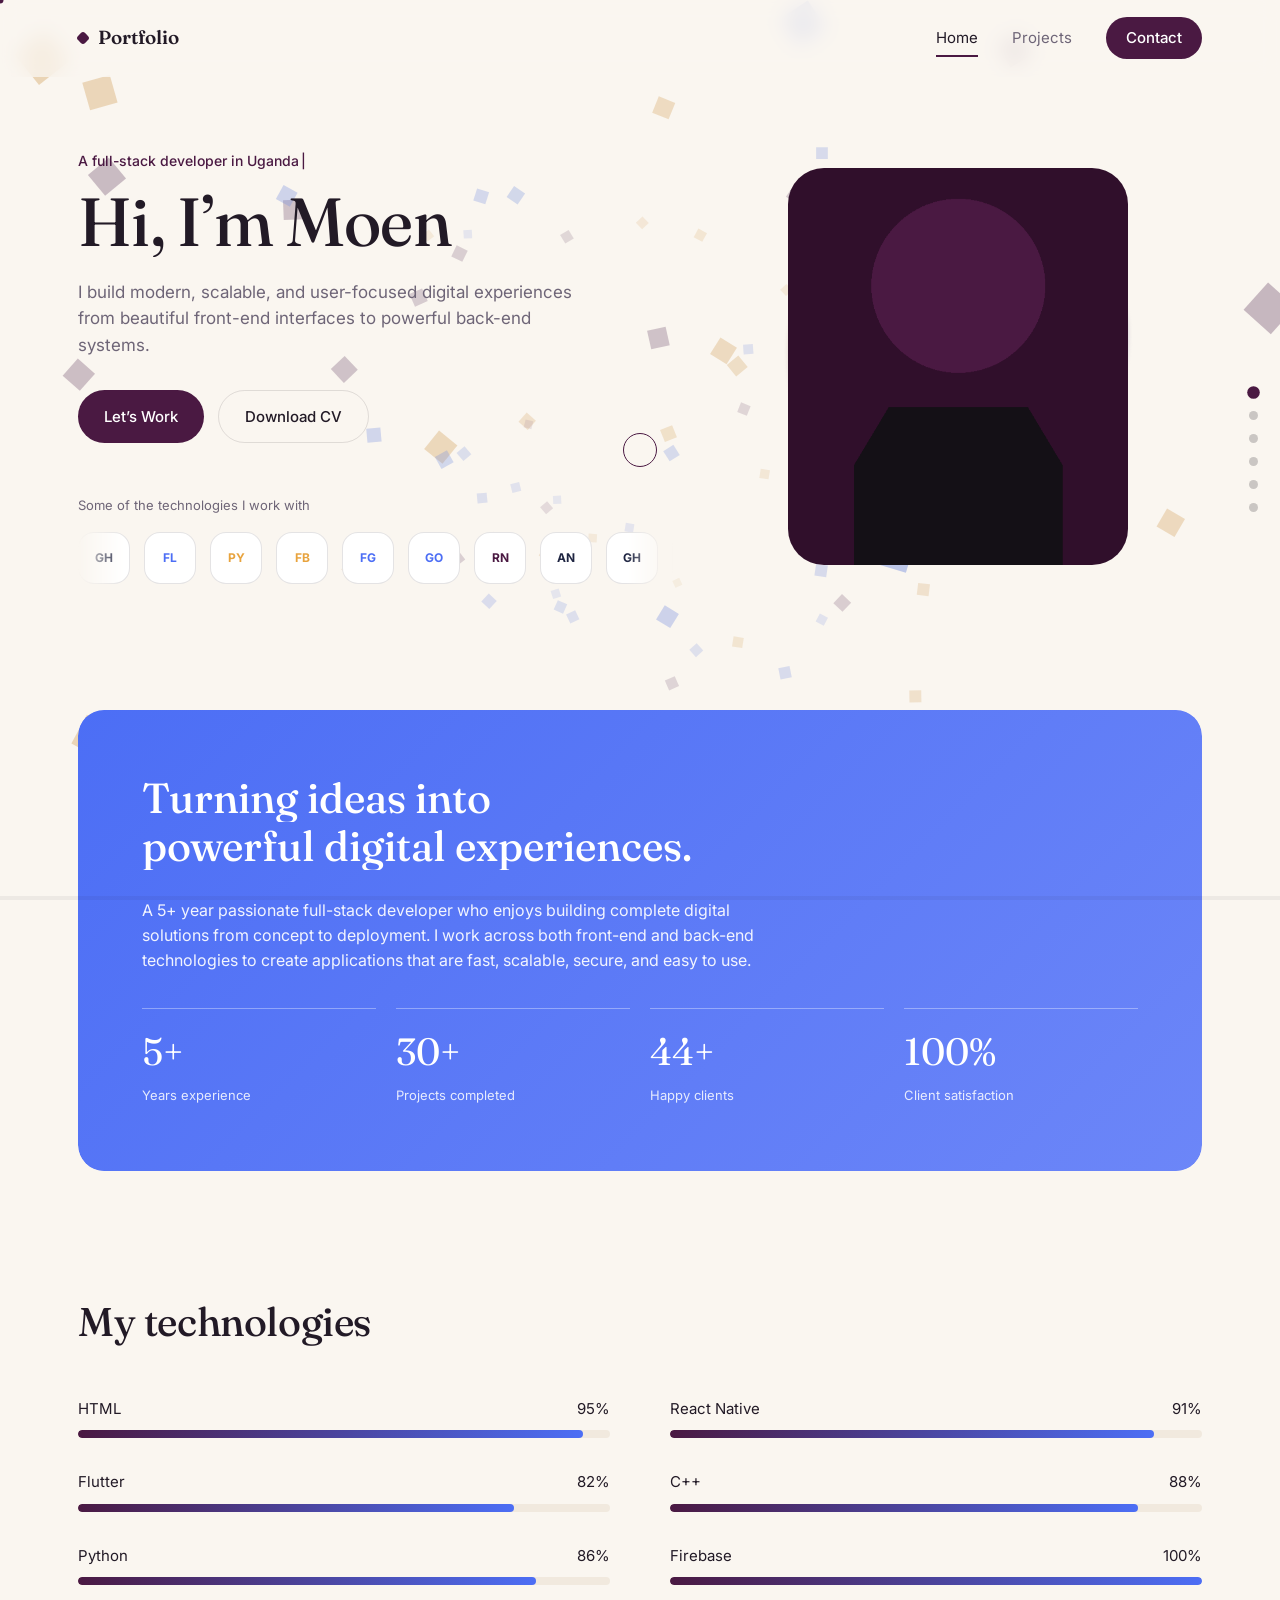
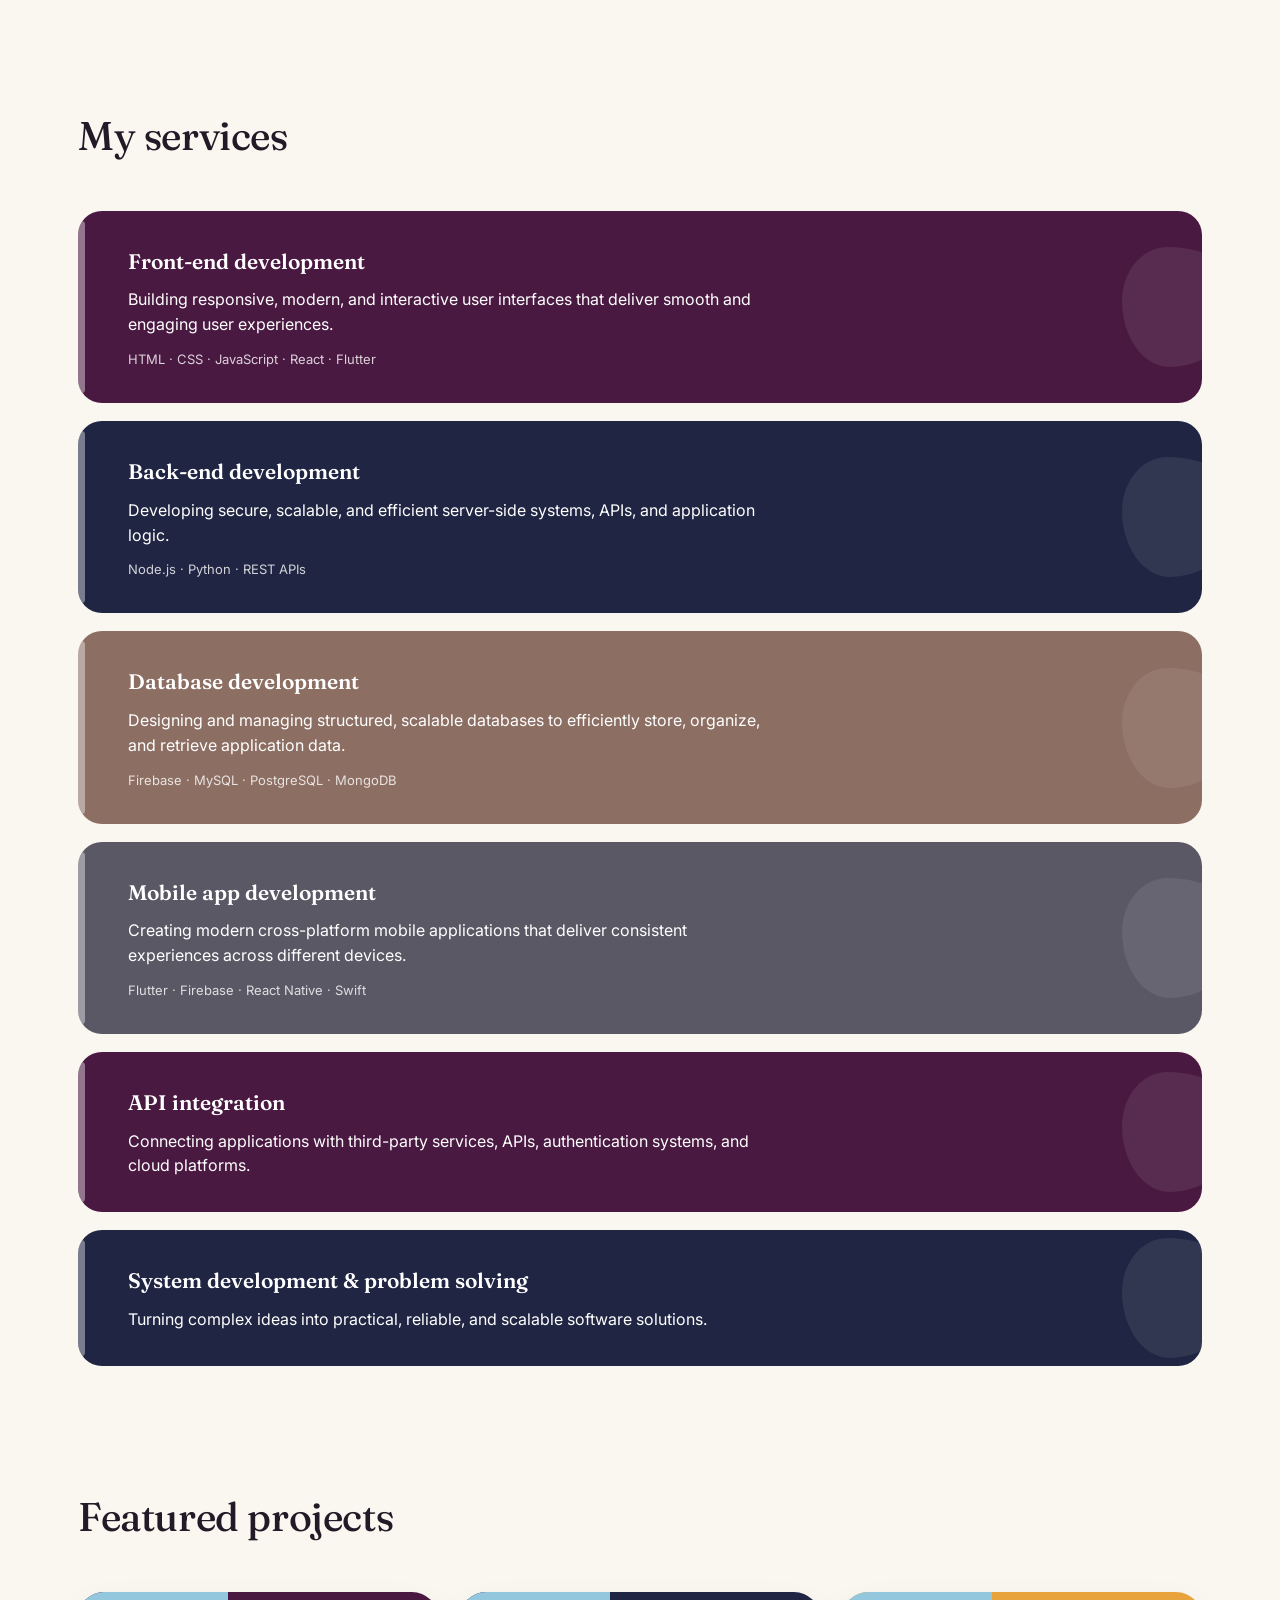
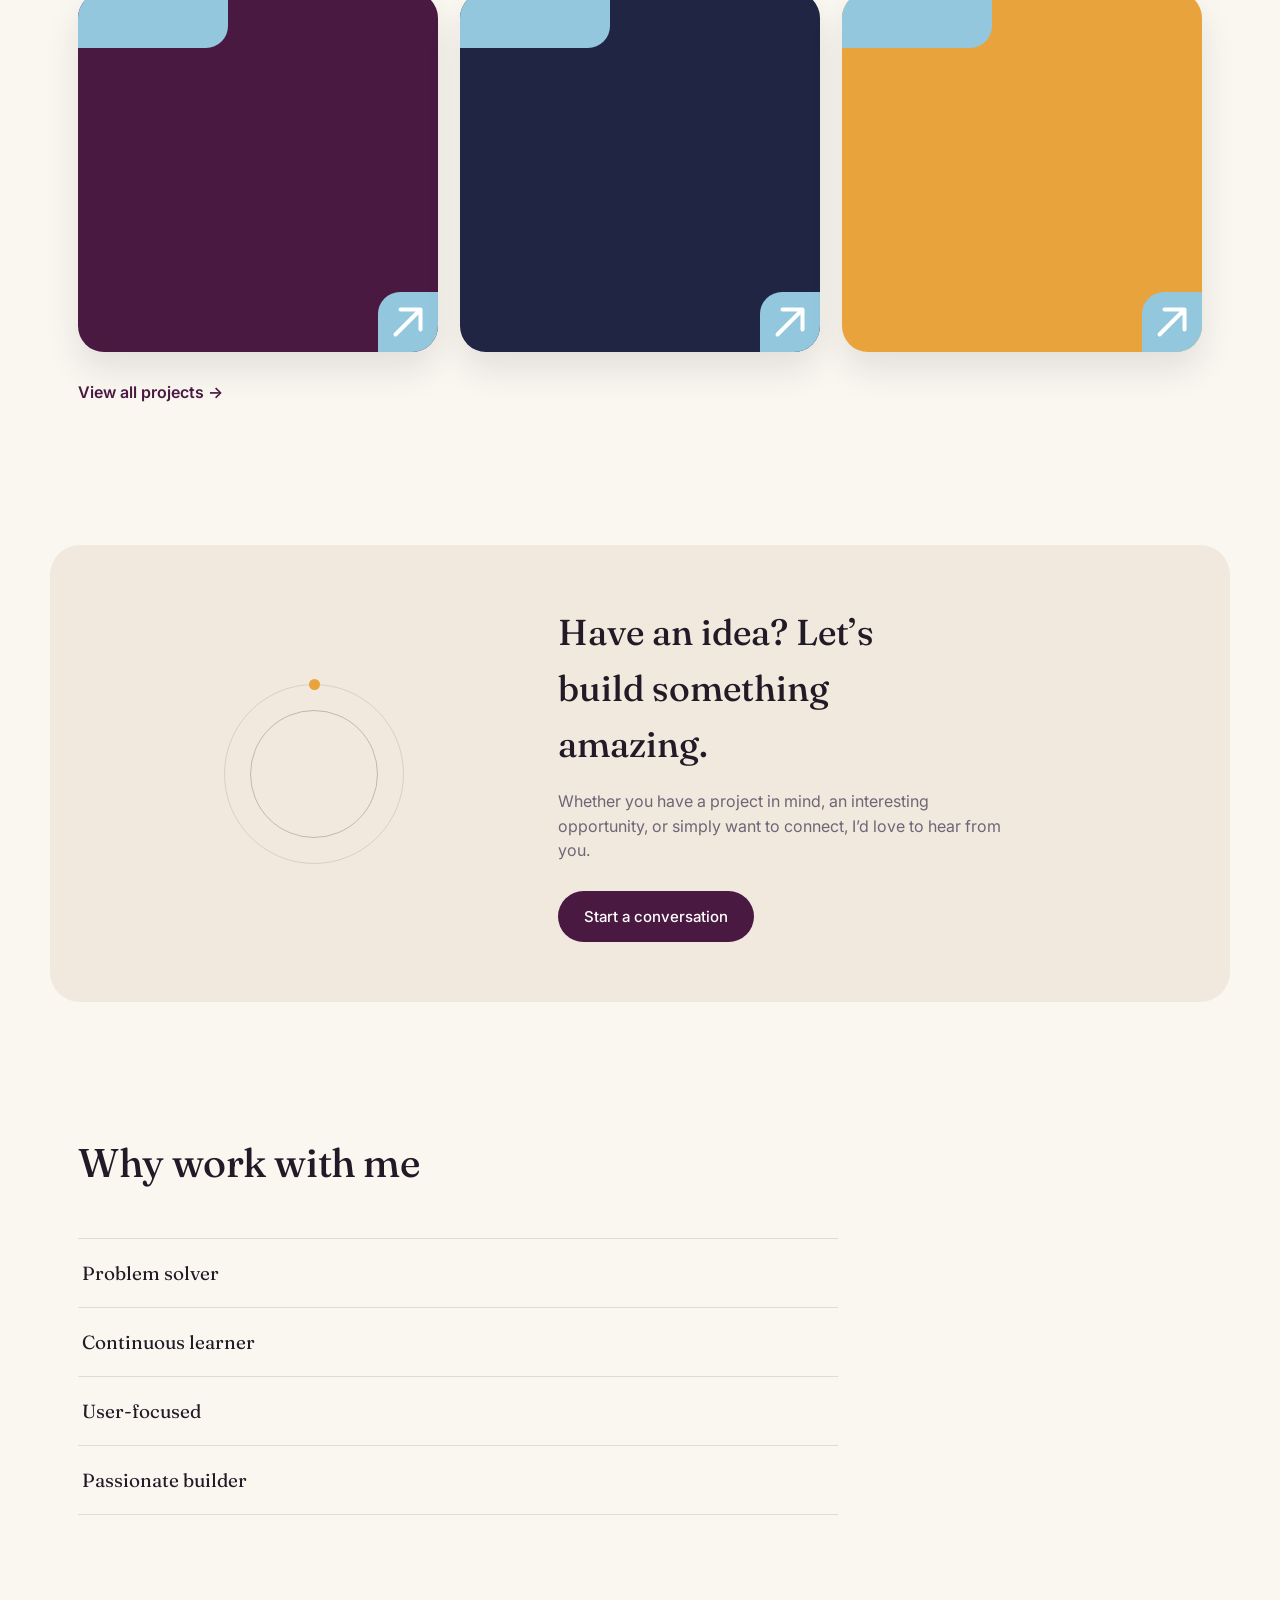
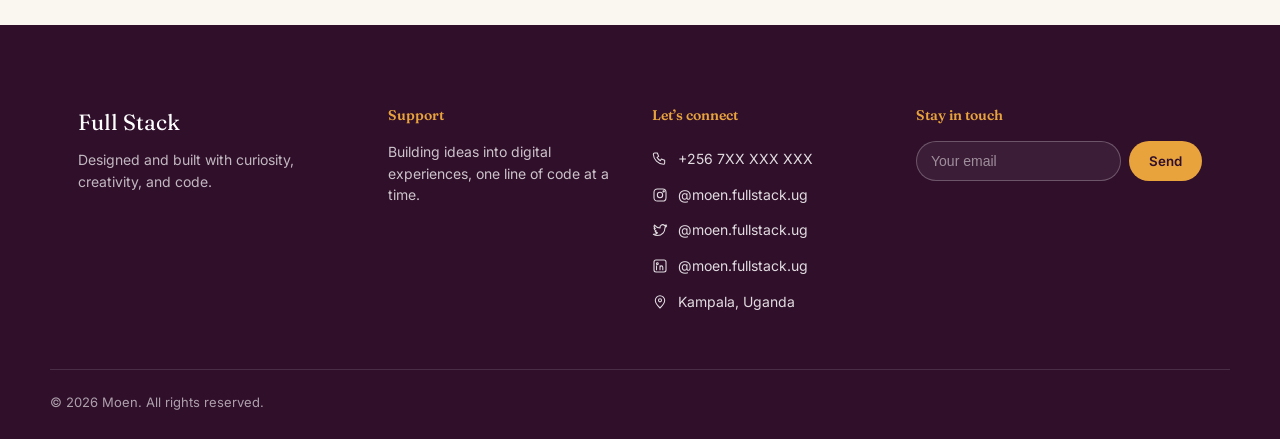
==== commit a91360ed: "fix" ====
--- a/index.html
+++ b/index.html
@@ -13,7 +13,7 @@
 <body>
 
 <!-- Particle background -->
-<canvas id="pageParticles" aria-hidden="true"></canvas>
+<canvas id="pageParticles" aria-hidden="true" style="position:fixed;inset:0;z-index:-1;width:100vw;height:100vh;pointer-events:none;"></canvas>
 
 <!-- Preloader -->
 <div class="preloader" id="preloader" aria-hidden="true">
--- a/css/styles.css
+++ b/css/styles.css
@@ -299,10 +299,10 @@
   background:rgba(255,255,255,.08); transition:transform .6s var(--ease-soft), border-radius .6s var(--ease-soft);
 }
 .service-card:hover .service-shape{ transform:translateY(-50%) rotate(35deg) scale(1.15); border-radius:50%; }
-.tone-plum{ background:var(--plum); color:#fff; }
-.tone-navy{ background:var(--navy); color:#fff; }
-.tone-clay{ background:#8C6E63; color:#fff; }
-.tone-slate{ background:#5B5866; color:#fff; }
+.service-card.tone-plum{ background:var(--plum); color:#fff; }
+.service-card.tone-navy{ background:var(--navy); color:#fff; }
+.service-card.tone-clay{ background:#8C6E63; color:#fff; }
+.service-card.tone-slate{ background:#5B5866; color:#fff; }
 
 /* PROJECTS */
 .projects{ padding:20px 0 100px; }
@@ -396,10 +396,11 @@
 @media (max-width:900px){ .footer-inner{ grid-template-columns:1fr 1fr; } }
 @media (max-width:560px){ .footer-inner{ grid-template-columns:1fr; } }
 
-/* RESPONSIVE — HERO / GLOBAL FINE-TUNING */
+/* RESPONSIVE: HERO / GLOBAL FINE-TUNING */
 @media (max-width:1100px){
   .hero-inner{ grid-template-columns:1fr; }
   .hero-figure{ order:-1; min-height:320px; }
+  .hero-blob{ display:none; }
 }
 @media (max-width:560px){
   .hero{ padding:120px 0 60px; }
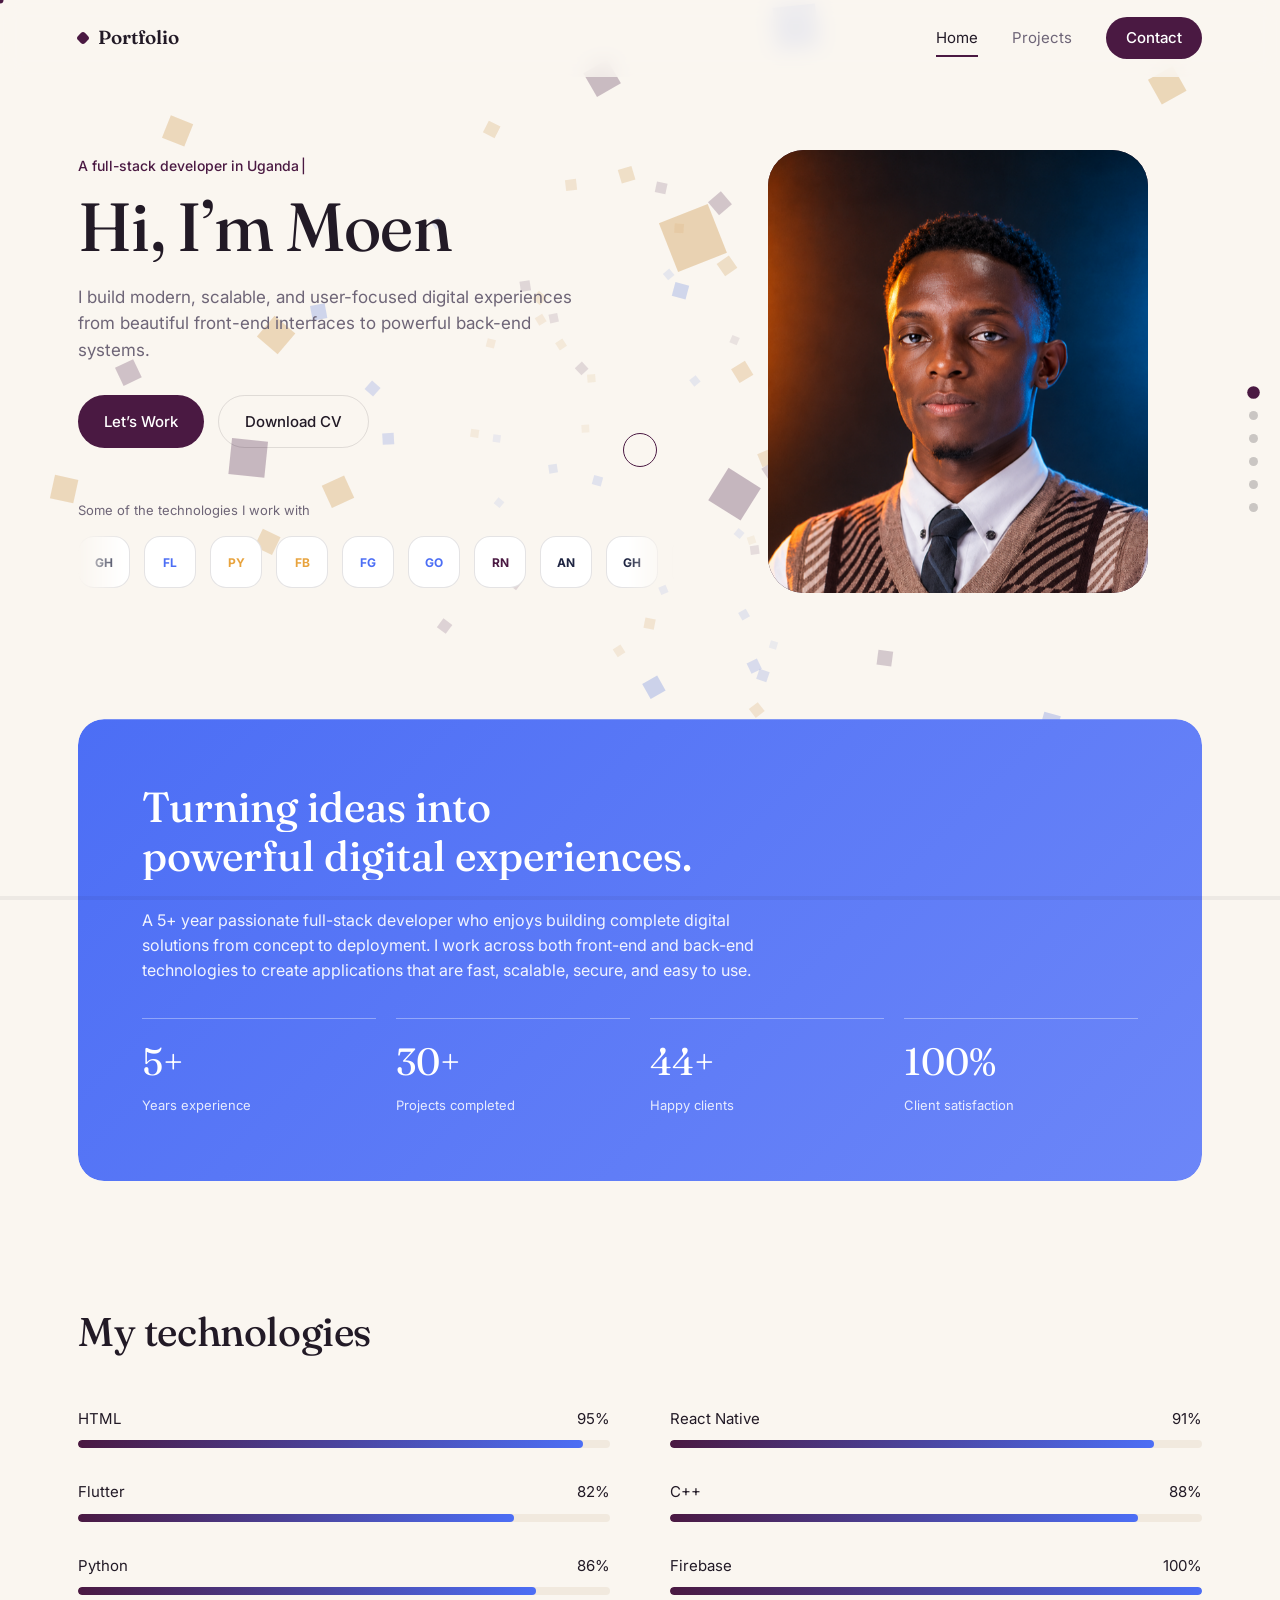
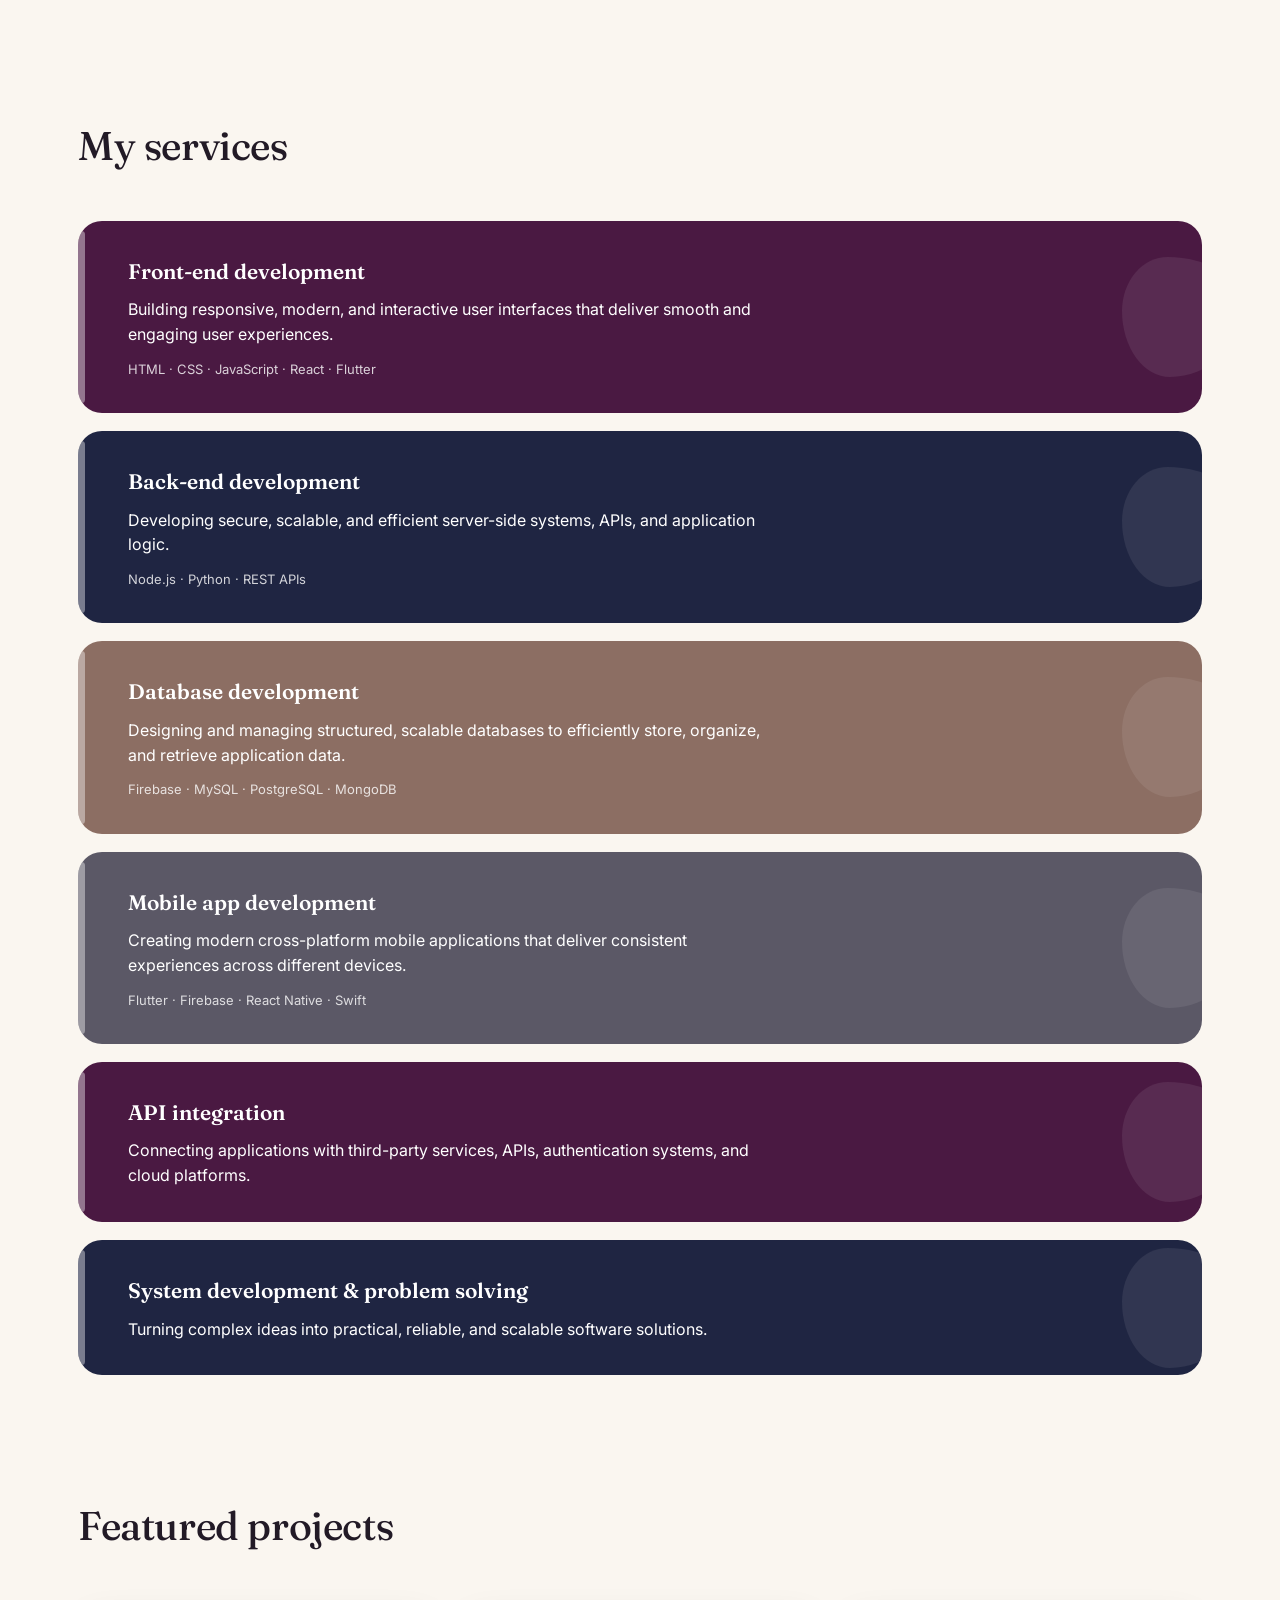
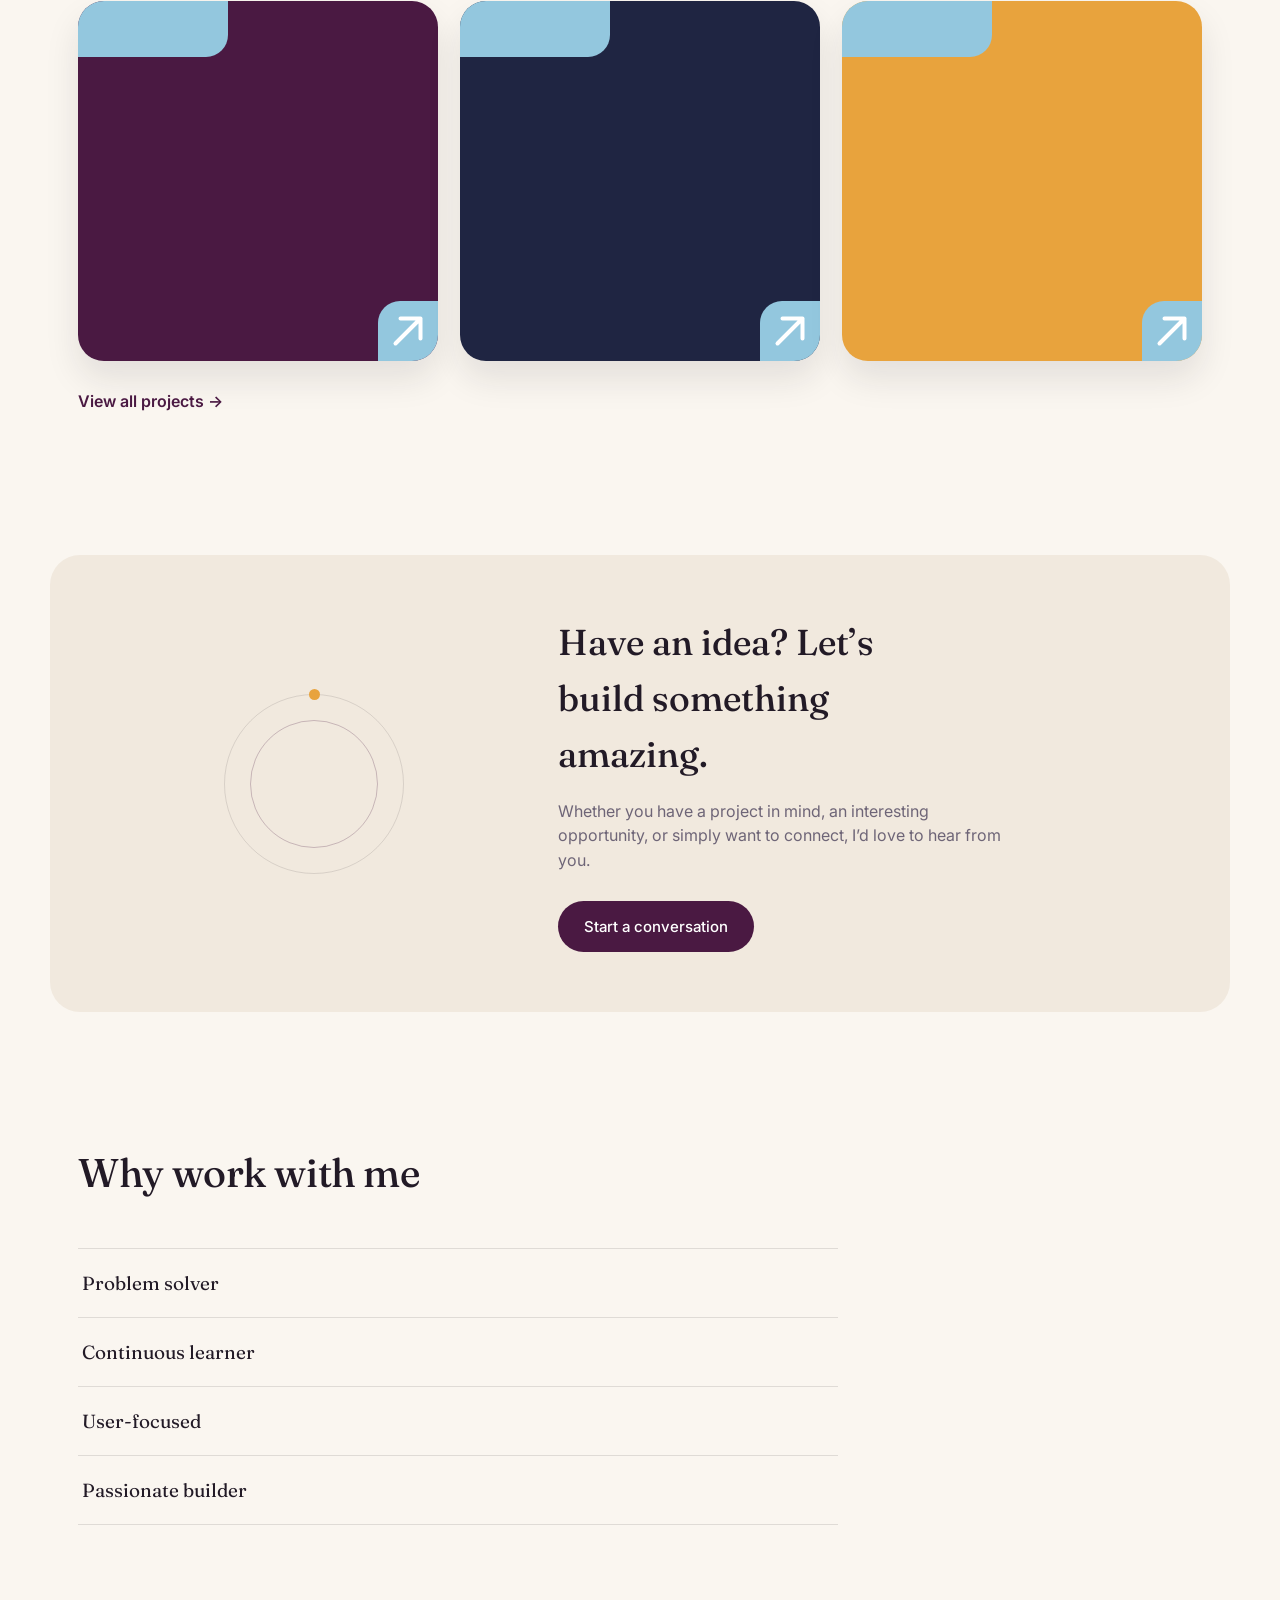
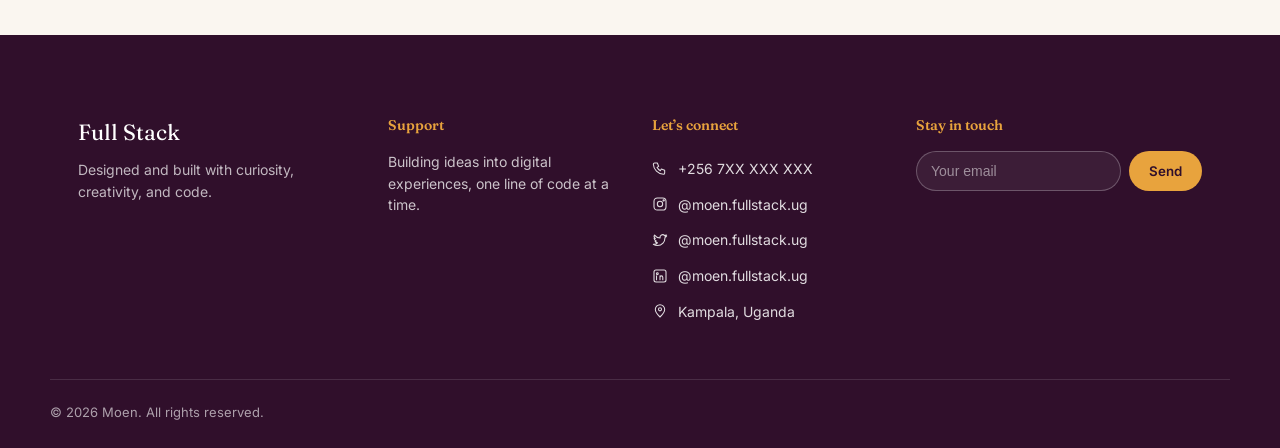
==== commit fc96041b: "clean-up" ====
--- a/index.html
+++ b/index.html
@@ -89,7 +89,6 @@
       </div>
 
       <div class="hero-figure">
-        <div class="hero-blob" id="heroBlob" aria-hidden="true"></div>
         <div class="hero-photo-mask" id="heroPhotoMask">
           <img src="content/images/profile.png" alt="" id="heroPhoto">
         </div>
--- a/css/styles.css
+++ b/css/styles.css
@@ -46,7 +46,11 @@
 button{ font-family:inherit; cursor:pointer; }
 h1,h2,h3{ font-family:var(--font-display); margin:0; color:var(--ink); }
 p{ margin:0; }
-.wrap{ max-width:var(--wrap); margin:0 auto; padding:0 28px; }
+.wrap{
+  max-width:var(--wrap); margin:0 auto;
+  padding-left:max(28px, env(safe-area-inset-left));
+  padding-right:max(28px, env(safe-area-inset-right));
+}
 
 .has-custom-cursor, .has-custom-cursor a, .has-custom-cursor button{ cursor:none; }
 
@@ -81,7 +85,7 @@
 
 /* SCROLL PROGRESS (fixed bottom strip) */
 .scroll-progress{
-  position:fixed; left:0; right:0; bottom:0; height:4px; z-index:900;
+  position:fixed; left:0; right:0; bottom:env(safe-area-inset-bottom, 0); height:4px; z-index:900;
   background:rgba(34,26,38,0.06);
 }
 .scroll-progress span{
@@ -233,20 +237,10 @@
 .tech-detail-head{ display:flex; justify-content:space-between; font-weight:600; margin-bottom:6px; }
 .tech-detail-text{ font-size:13px; color:var(--ink-muted); margin-bottom:10px; }
 
-.hero-figure{ position:relative; display:flex; align-items:center; justify-content:center; min-height:420px; min-width:0; width:100%; }
-.hero-blob{
-  position:absolute; top:50%; left:50%; transform:translate(-50%,-50%);
-  width:clamp(200px,32vw,340px); height:clamp(200px,32vw,340px); border-radius:44% 56% 62% 38% / 45% 40% 60% 55%;
-  background:linear-gradient(160deg, var(--amber-soft), var(--blue) 120%); opacity:.5; filter:blur(2px);
-  animation:blobMorph 12s var(--ease-soft) infinite alternate;
-}
-@keyframes blobMorph{
-  0%{ border-radius:44% 56% 62% 38% / 45% 40% 60% 55%; transform:translate(-50%,-50%) rotate(0deg) scale(1); }
-  100%{ border-radius:60% 40% 38% 62% / 55% 62% 38% 45%; transform:translate(-50%,-50%) rotate(12deg) scale(1.05); }
-}
+.hero-figure{ position:relative; display:flex; align-items:center; justify-content:center; min-height:420px; min-width:0; width:100%; overflow:hidden; contain:layout paint; isolation:isolate; }
 
 .hero-photo-mask{
-  position:relative; width:min(340px,90%); max-width:100%; aspect-ratio:6/7; border-radius:36px;
+  position:relative; width:min(380px,92%); max-width:100%; aspect-ratio:6/7; border-radius:36px;
   overflow:hidden; background:var(--plum-dark);
 }
 .hero-photo-mask img{ width:100%; height:100%; object-fit:cover; transform:scale(1.02); transition:transform .6s var(--ease-soft); will-change:transform; }
@@ -398,12 +392,33 @@
 
 /* RESPONSIVE: HERO / GLOBAL FINE-TUNING */
 @media (max-width:1100px){
-  .hero-inner{ grid-template-columns:1fr; }
-  .hero-figure{ order:-1; min-height:320px; }
-  .hero-blob{ display:none; }
+  .hero-inner{
+    display:grid;
+    grid-template-columns:84px 1fr;
+    grid-template-areas:
+      "photo role"
+      "photo title"
+      "desc desc"
+      "actions actions"
+      "note note"
+      "marquee marquee"
+      "detail detail";
+    column-gap:16px;
+    row-gap:6px;
+  }
+  .hero-copy{ display:contents; }
+  .hero-role{ grid-area:role; align-self:end; }
+  .hero-title{ grid-area:title; align-self:start; }
+  .hero-desc{ grid-area:desc; margin-top:20px; }
+  .hero-actions{ grid-area:actions; margin-top:20px; }
+  .hero-tech-note{ grid-area:note; margin-top:36px; }
+  .tech-marquee{ grid-area:marquee; margin-top:12px; }
+  #techDetailSlot{ grid-area:detail; }
+  .hero-figure{ grid-area:photo; min-height:0; align-self:center; }
+  .hero-photo-mask{ width:84px; height:84px; aspect-ratio:1/1; border-radius:50%; }
 }
 @media (max-width:560px){
   .hero{ padding:120px 0 60px; }
-  .hero-actions{ flex-direction:column; align-items:stretch; }
+  .hero-actions{ flex-direction:column; align-items:flex-start; }
   .about-card{ padding:26px; }
 }
